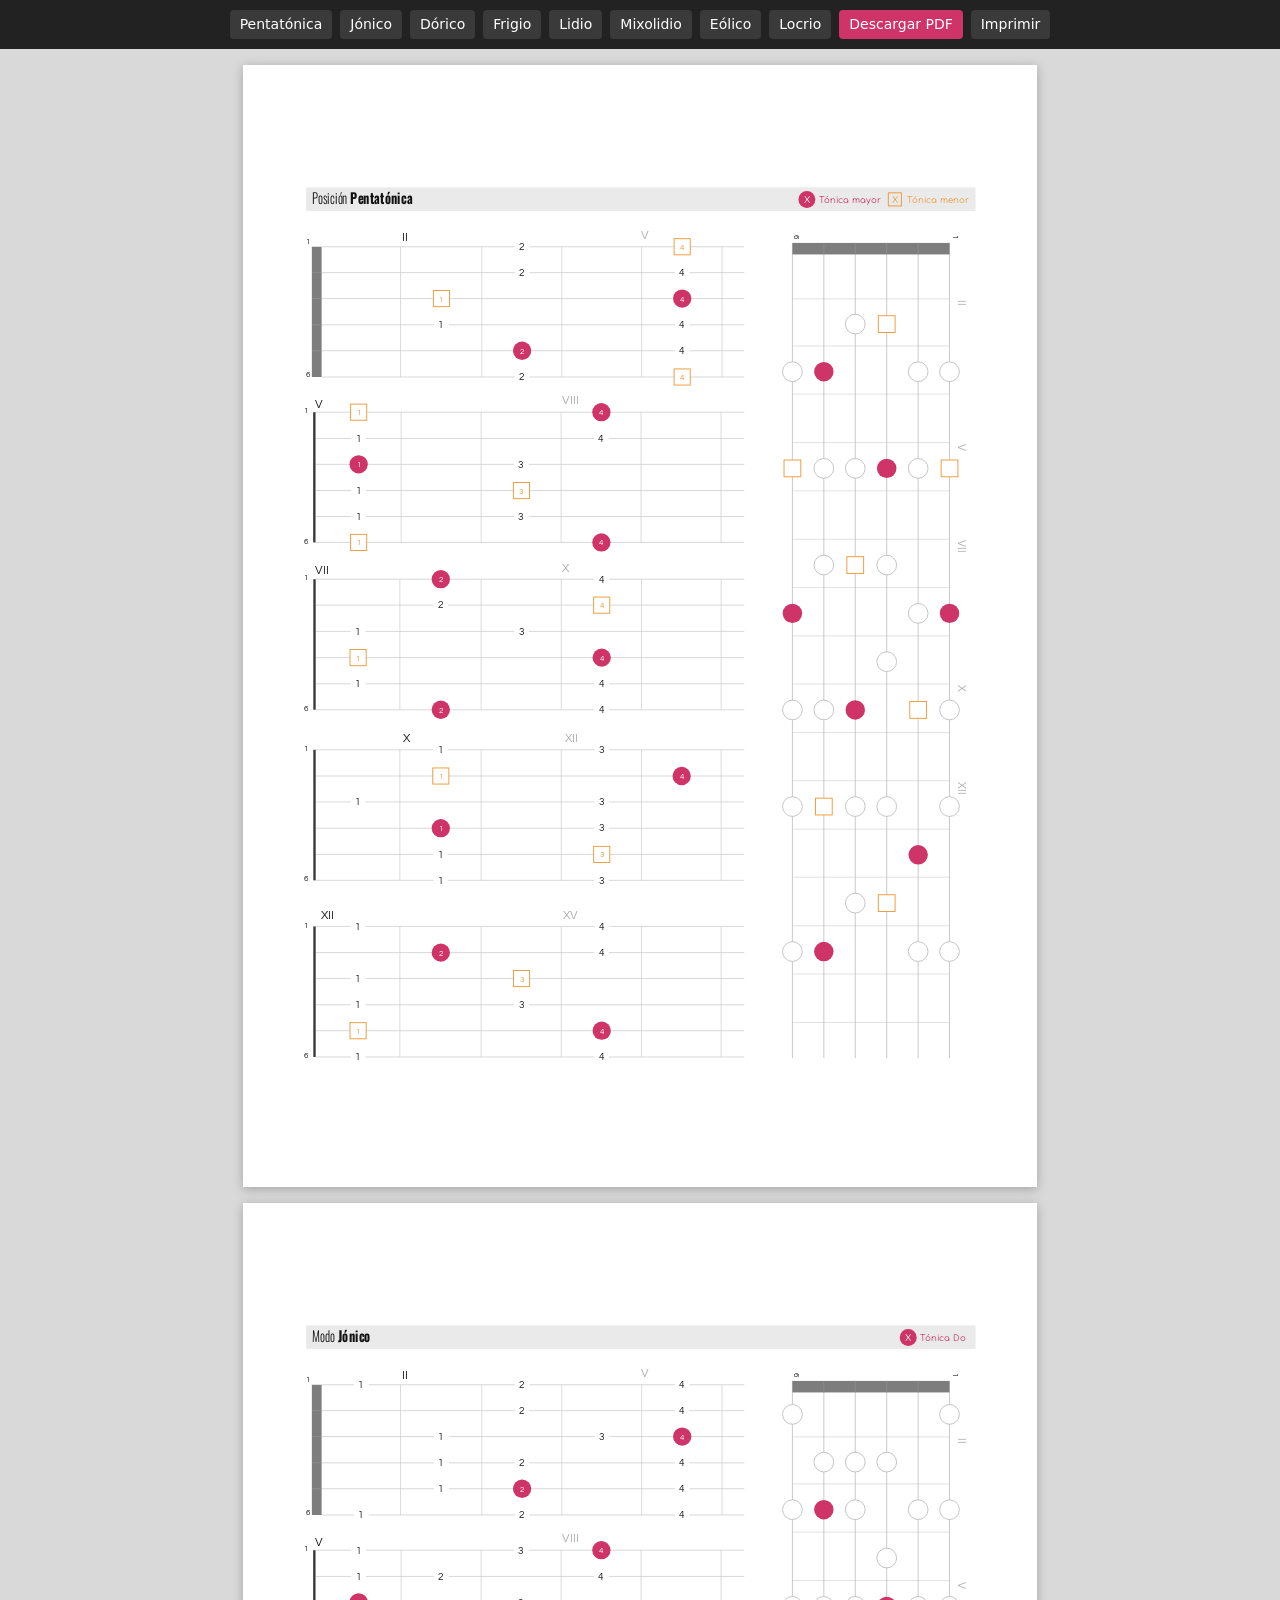
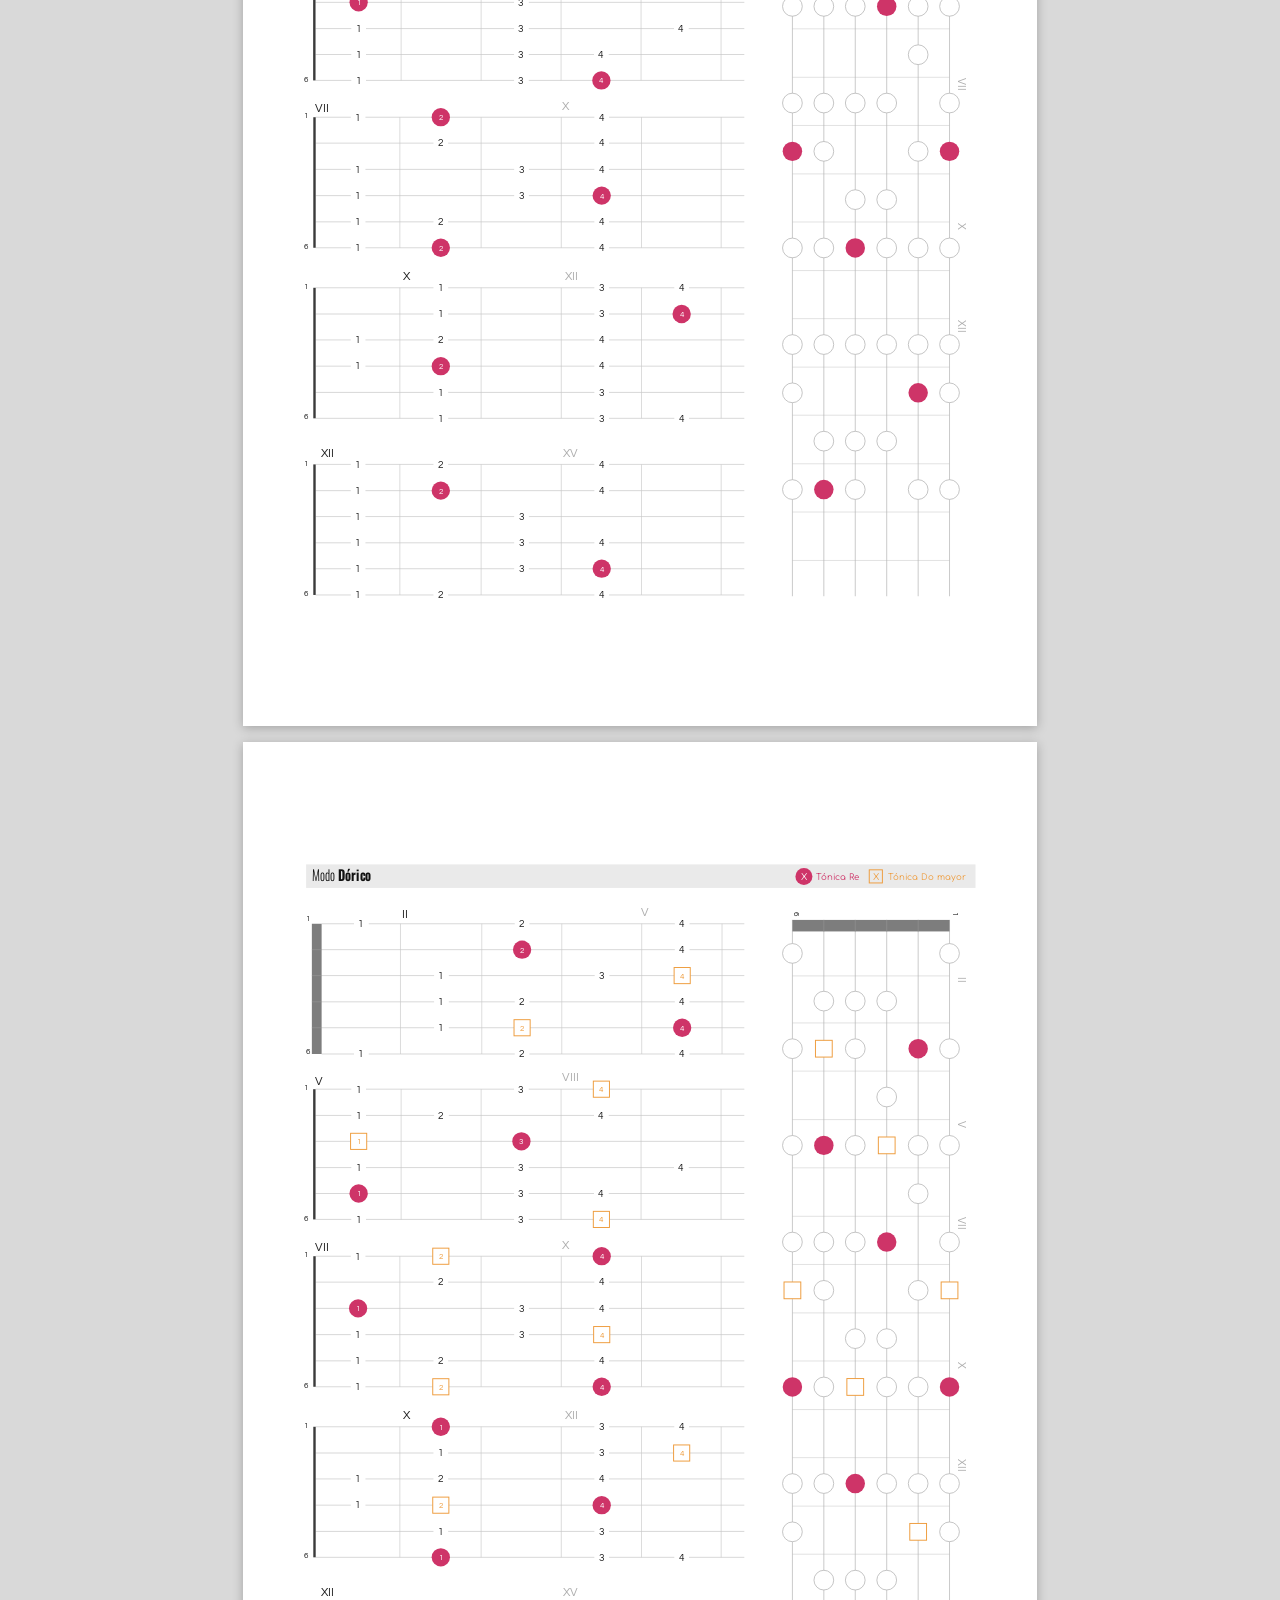
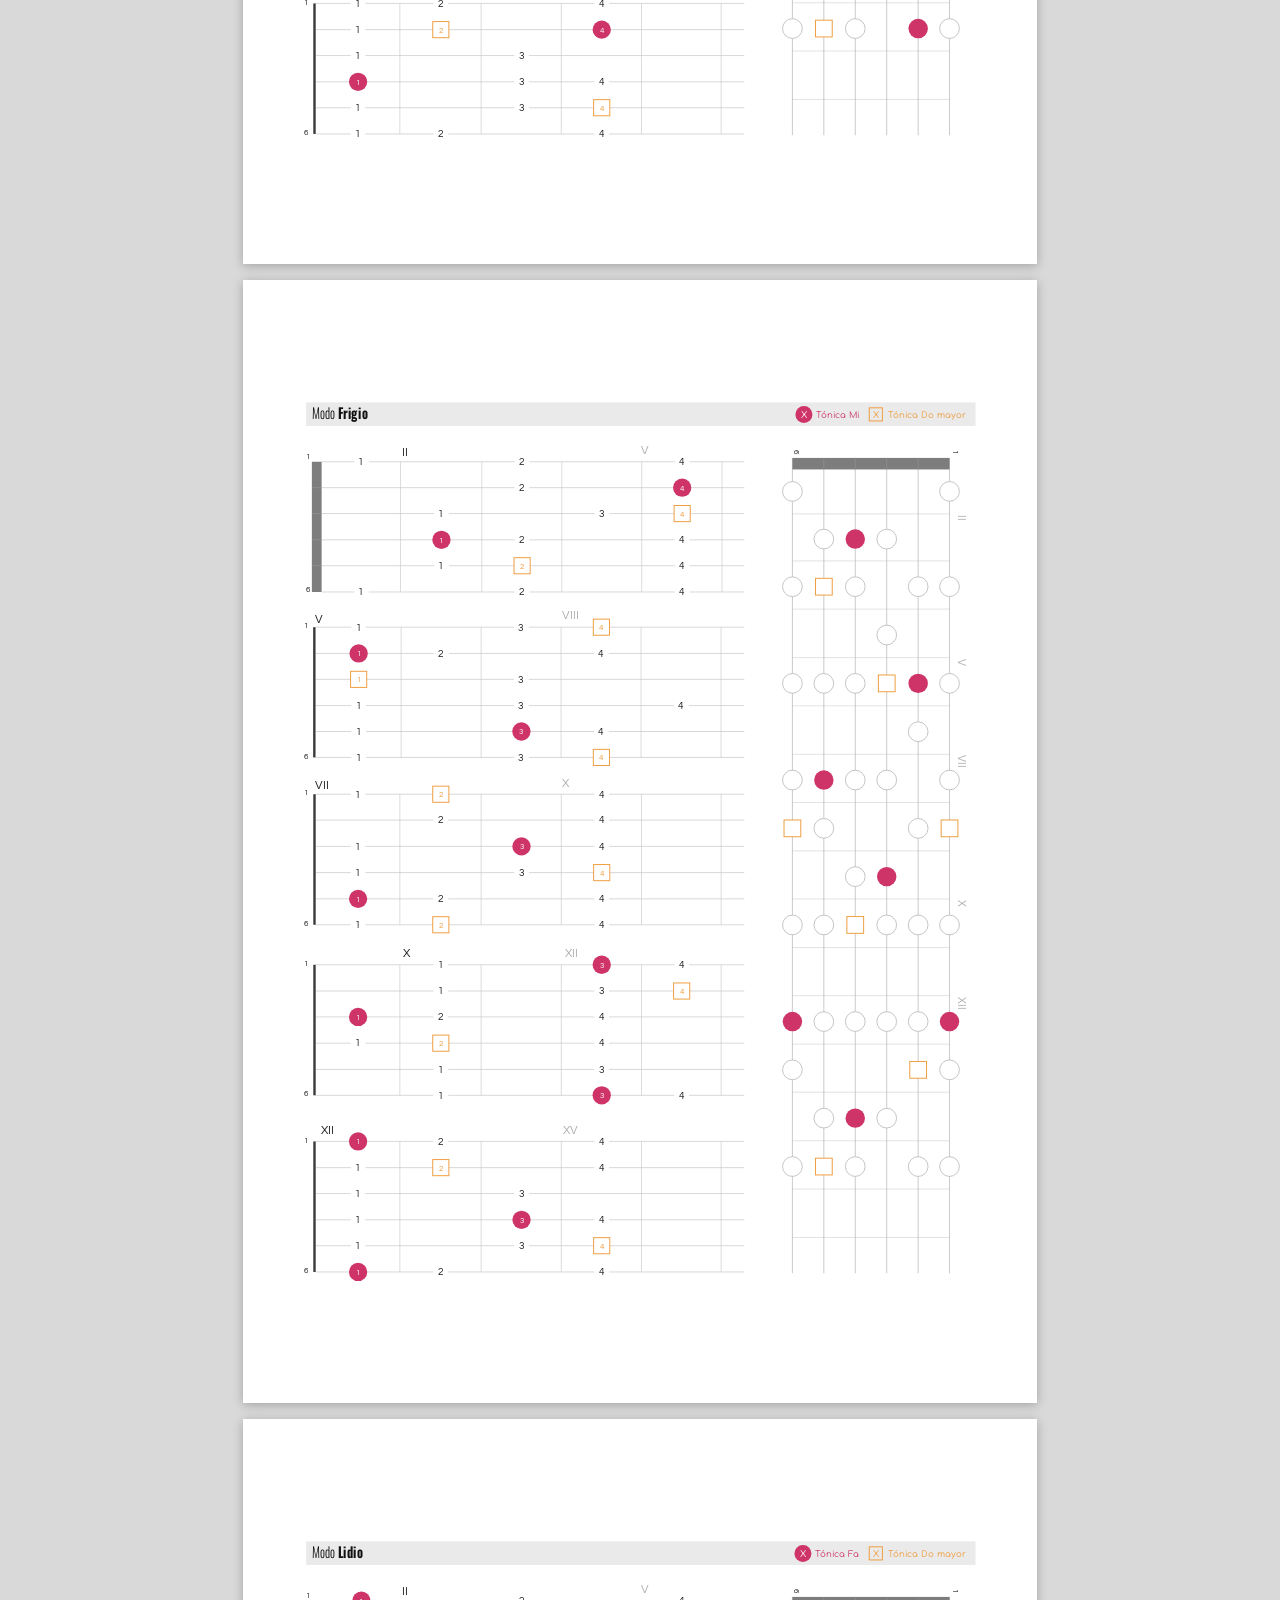
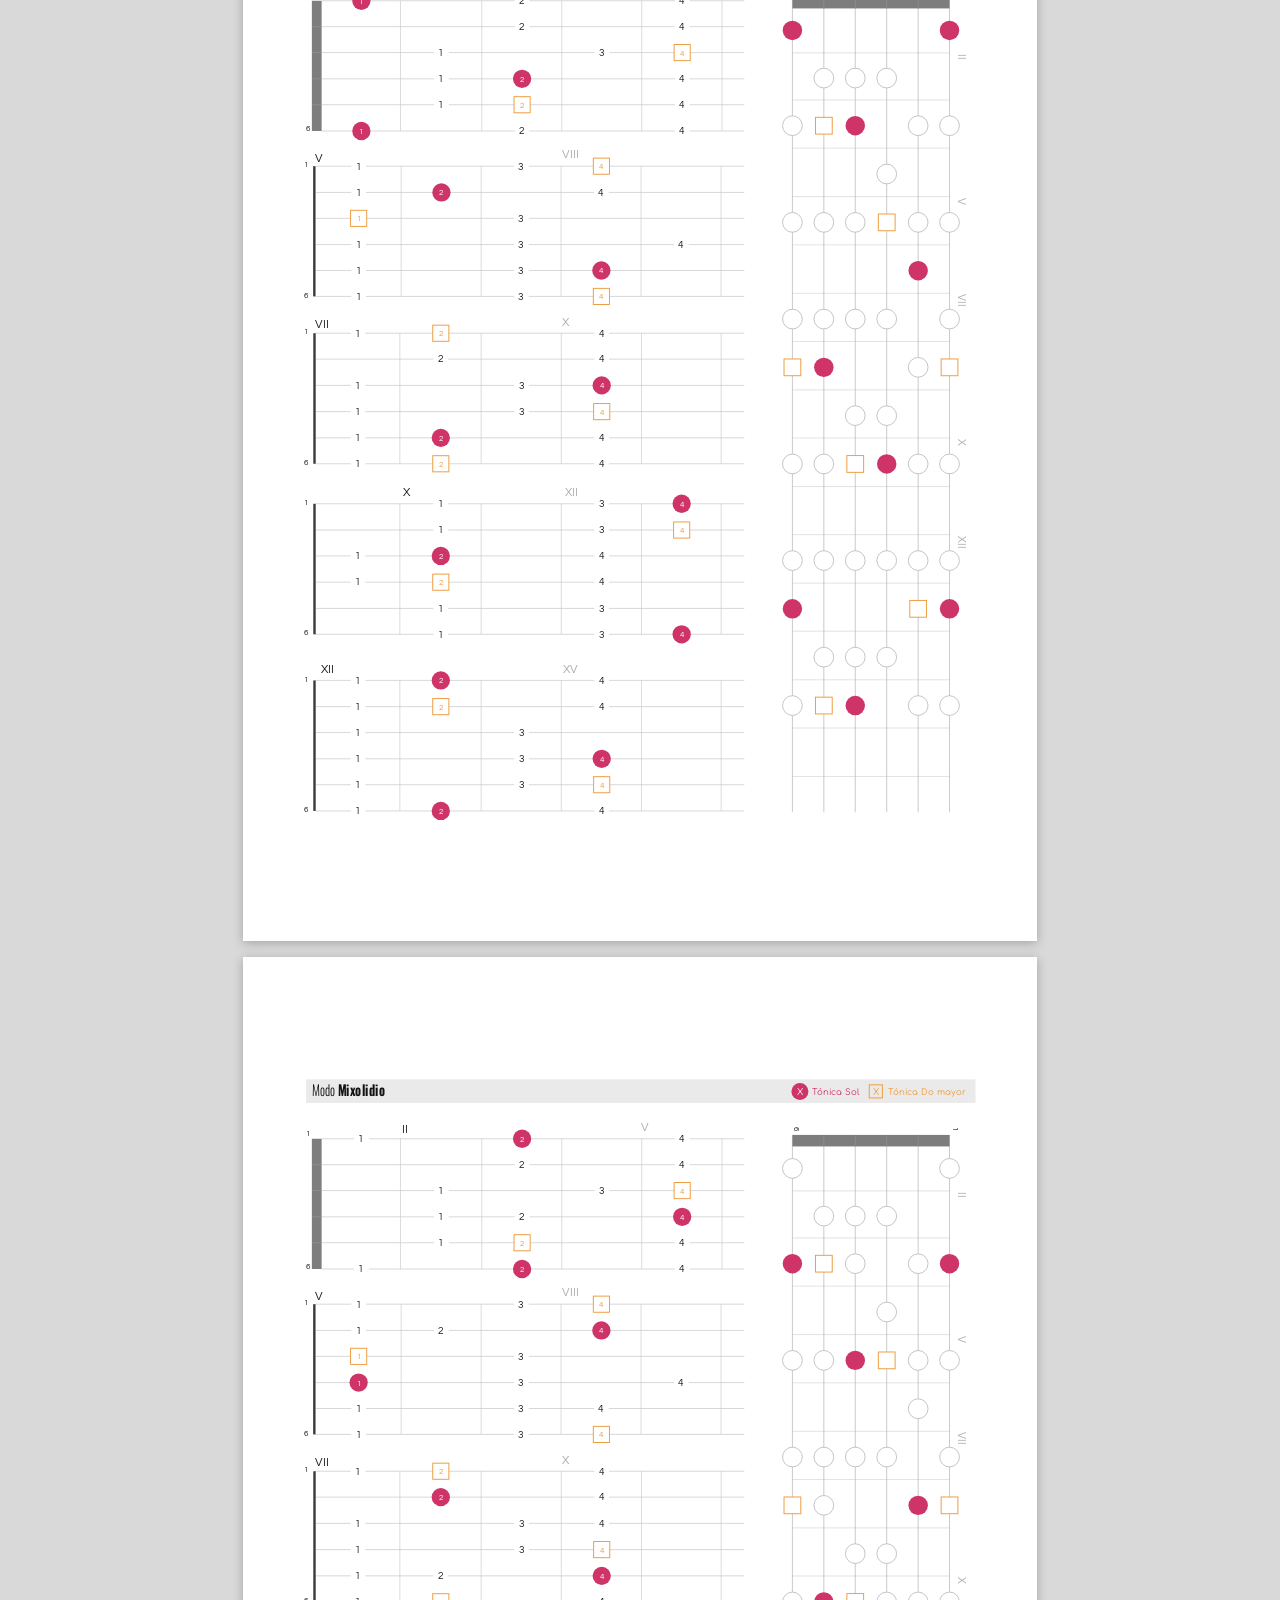
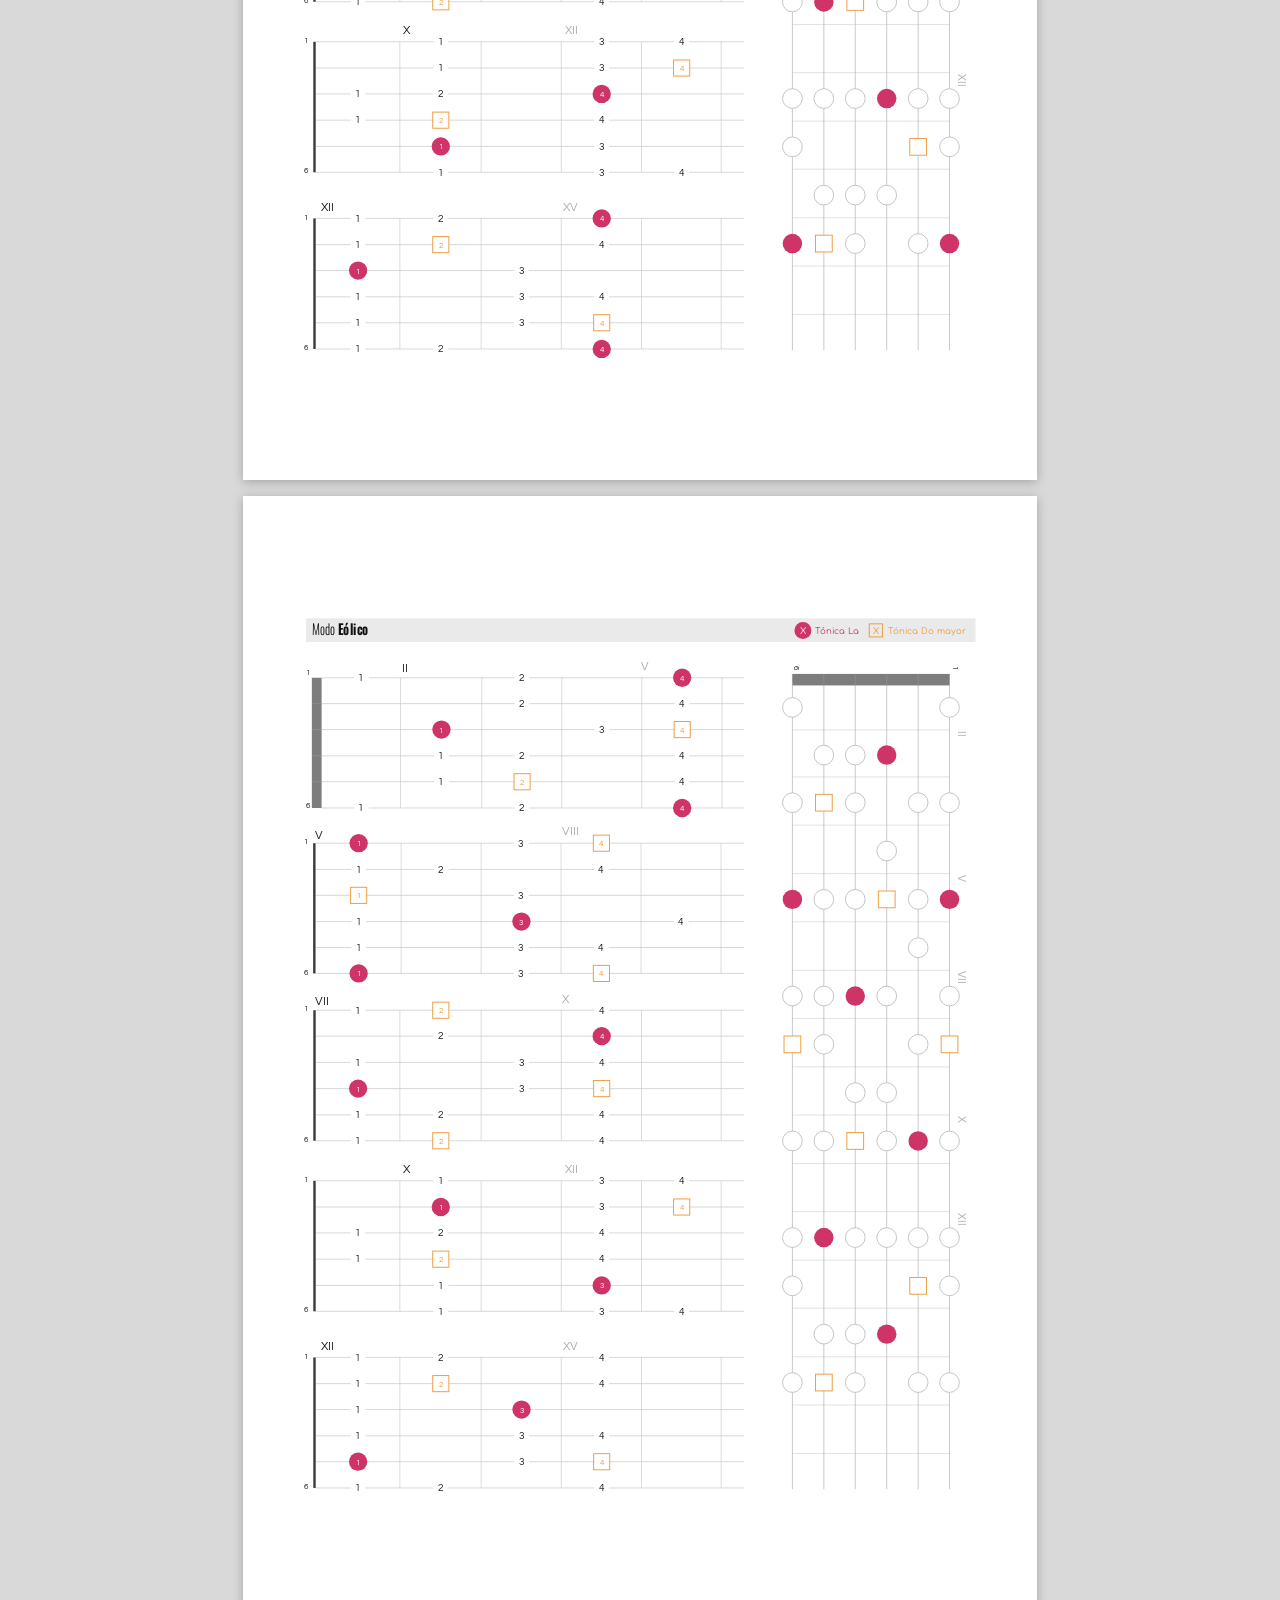
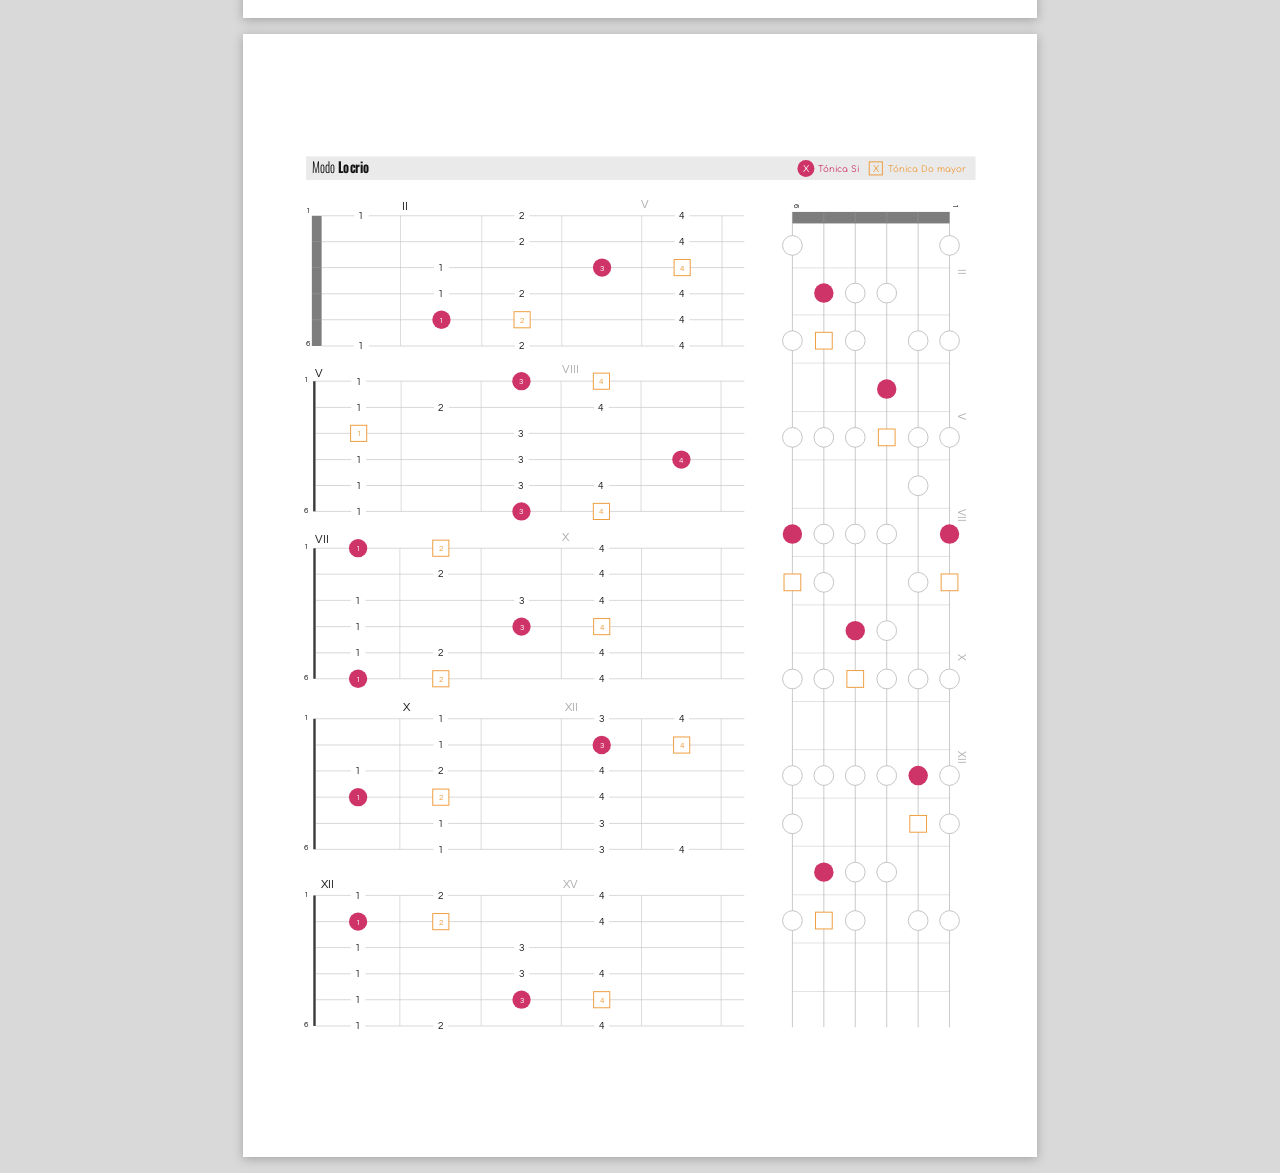
==== index.html @ ea32fdfb "Diagramas de los 7 modos griegos en formato del libro (web + PDF)" ====
<!doctype html>
<html lang="es">
<head>
<meta charset="utf-8">
<meta name="viewport" content="width=device-width, initial-scale=1">
<title>Modos griegos – Guitarra</title>
<link rel="preconnect" href="https://fonts.googleapis.com">
<link rel="preconnect" href="https://fonts.gstatic.com" crossorigin>
<link href="https://fonts.googleapis.com/css2?family=Comfortaa:wght@400&family=Oswald:wght@300;700&family=Questrial&display=block" rel="stylesheet">
<style>
  @page { size: A4; margin: 0; }
  html, body { margin: 0; padding: 0; background: #d9d9d9; }
  .toolbar { position: sticky; top: 0; z-index: 2; display: flex; gap: 8px; flex-wrap: wrap; align-items: center; justify-content: center;
    padding: 10px 16px; background: #222; font: 14px/1.2 system-ui, sans-serif; }
  .toolbar a, .toolbar button { color: #fff; background: #3a3a3a; border: 0; border-radius: 4px; padding: 6px 10px; text-decoration: none; cursor: pointer; font: inherit; }
  .toolbar .pdf { background: #CE3468; }
  .page { width: 210mm; height: 297mm; margin: 16px auto; background: #fff; box-shadow: 0 2px 10px rgba(0,0,0,.25); overflow: hidden; }
  .page svg { display: block; width: 100%; height: 100%; }
  @media screen and (max-width: 840px) { .page { width: calc(100vw - 32px); height: calc((100vw - 32px) * 1.41428); } }
  @media print {
    html, body { background: #fff; }
    .toolbar { display: none; }
    .page { margin: 0; box-shadow: none; width: 210mm; height: 297mm; break-after: page; }
  }
  .num { font-family: 'Questrial', 'Century Gothic', sans-serif; font-size: 15px; text-anchor: middle; fill: #1E1E1E; }
  .dn { font-family: 'Questrial', 'Century Gothic', sans-serif; font-size: 13px; text-anchor: middle; }
  .sn { font-family: 'Questrial', 'Century Gothic', sans-serif; font-size: 13px; fill: #1E1E1E; }
  .rom { font-family: 'Questrial', 'Century Gothic', sans-serif; font-size: 19.5px; }
  .nr { font-size: 16.5px; fill: #ADADAD; }
  .title { font-family: 'Oswald', sans-serif; font-size: 22.6px; fill: #111; }
  .lg { font-family: 'Comfortaa', sans-serif; font-size: 13.4px; }
  .lx { font-family: 'Comfortaa', sans-serif; font-size: 14px; text-anchor: middle; }
</style>
</head>
<body>
<nav class="toolbar">
<a href="#pentatonica">Pentatónica</a>
<a href="#jonico">Jónico</a>
<a href="#dorico">Dórico</a>
<a href="#frigio">Frigio</a>
<a href="#lidio">Lidio</a>
<a href="#mixolidio">Mixolidio</a>
<a href="#eolico">Eólico</a>
<a href="#locrio">Locrio</a>
<a class="pdf" href="modos-griegos.pdf" download>Descargar PDF</a>
<button onclick="window.print()">Imprimir</button>
</nav>
<section class="page" id="pentatonica"><svg viewBox="0 0 1240 1754" xmlns="http://www.w3.org/2000/svg" role="img" aria-label="Posición Pentatónica">
<rect x="98.5" y="191.25" width="1046" height="36.75" fill="#EAEAEA"/>
<text transform="translate(107.3,217.2) scale(0.86,1)" class="title"><tspan font-weight="300">Posición</tspan> <tspan font-weight="700">Pentatónica</tspan></text>
<g class="legend">
<g class="li" transform="translate(867.75,0)">
<circle cx="13.25" cy="210.1" r="13.25" fill="#CE3468"/>
<text x="13.25" y="215.1" class="lx" fill="#fff">X</text>
<text x="31.6" y="216.3" class="lg" fill="#CE3468">Tónica mayor</text>
</g>
<g class="li" transform="translate(1007.5,0)">
<rect x="0.75" y="199.75" width="20.5" height="20.5" fill="none" stroke="#EE9B3B" stroke-width="1.5"/>
<text x="11" y="215.1" class="lx" fill="#EE9B3B">X</text>
<text x="30" y="216.3" class="lg" fill="#EE9B3B">Tónica menor</text>
</g>
</g>
<line x1="122.75" y1="284" x2="783.25" y2="284" stroke="#C2C2C2" stroke-width="1"/>
<line x1="122.75" y1="324.5" x2="783.25" y2="324.5" stroke="#C2C2C2" stroke-width="1"/>
<line x1="122.75" y1="365" x2="783.25" y2="365" stroke="#C2C2C2" stroke-width="1"/>
<line x1="122.75" y1="406" x2="783.25" y2="406" stroke="#C2C2C2" stroke-width="1"/>
<line x1="122.75" y1="446.5" x2="783.25" y2="446.5" stroke="#C2C2C2" stroke-width="1"/>
<line x1="122.75" y1="487.5" x2="783.25" y2="487.5" stroke="#C2C2C2" stroke-width="1"/>
<line x1="246" y1="284" x2="246" y2="487.5" stroke="#C8C8C8" stroke-width="1"/>
<line x1="373" y1="284" x2="373" y2="487.5" stroke="#C8C8C8" stroke-width="1"/>
<line x1="498" y1="284" x2="498" y2="487.5" stroke="#C8C8C8" stroke-width="1"/>
<line x1="622.9" y1="284" x2="622.9" y2="487.5" stroke="#C8C8C8" stroke-width="1"/>
<line x1="748.4" y1="284" x2="748.4" y2="487.5" stroke="#C8C8C8" stroke-width="1"/>
<rect x="107.5" y="284" width="15.25" height="203.5" fill="#7D7D7D"/>
<line x1="107.5" y1="324.5" x2="122.75" y2="324.5" stroke="#9a9a9a" stroke-width="0.8"/>
<line x1="107.5" y1="365" x2="122.75" y2="365" stroke="#9a9a9a" stroke-width="0.8"/>
<line x1="107.5" y1="406" x2="122.75" y2="406" stroke="#9a9a9a" stroke-width="0.8"/>
<line x1="107.5" y1="446.5" x2="122.75" y2="446.5" stroke="#9a9a9a" stroke-width="0.8"/>
<text x="98.5" y="280" class="sn">1</text>
<text x="98.75" y="486.75" class="sn">6</text>
<text x="248.2" y="274.6" class="rom" fill="#1E1E1E">II</text>
<text x="622.6" y="272.4" class="rom" fill="#ADADAD">V</text>
<rect x="424.5" y="278" width="23" height="12" fill="#fff"/><text x="436" y="289.2" class="num">2</text>
<rect x="673.55" y="271.4" width="25.2" height="25.2" fill="#fff" stroke="#EE9B3B" stroke-width="1.5"/><text x="686.15" y="288.6" class="dn" fill="#EE9B3B">4</text>
<rect x="424.5" y="318.5" width="23" height="12" fill="#fff"/><text x="436" y="329.7" class="num">2</text>
<rect x="674.65" y="318.5" width="23" height="12" fill="#fff"/><text x="686.15" y="329.7" class="num">4</text>
<rect x="297.4" y="352.4" width="25.2" height="25.2" fill="#fff" stroke="#EE9B3B" stroke-width="1.5"/><text x="310" y="369.6" class="dn" fill="#EE9B3B">1</text>
<circle cx="686.15" cy="365" r="14.3" fill="#CE3468"/><text x="686.15" y="369.6" class="dn" fill="#fff">4</text>
<rect x="298.5" y="400" width="23" height="12" fill="#fff"/><text x="310" y="411.2" class="num">1</text>
<rect x="674.65" y="400" width="23" height="12" fill="#fff"/><text x="686.15" y="411.2" class="num">4</text>
<circle cx="436" cy="446.5" r="14.3" fill="#CE3468"/><text x="436" y="451.1" class="dn" fill="#fff">2</text>
<rect x="674.65" y="440.5" width="23" height="12" fill="#fff"/><text x="686.15" y="451.7" class="num">4</text>
<rect x="424.5" y="481.5" width="23" height="12" fill="#fff"/><text x="436" y="492.7" class="num">2</text>
<rect x="673.55" y="474.9" width="25.2" height="25.2" fill="#fff" stroke="#EE9B3B" stroke-width="1.5"/><text x="686.15" y="492.1" class="dn" fill="#EE9B3B">4</text>
<line x1="113.25" y1="542.5" x2="783.25" y2="542.5" stroke="#C2C2C2" stroke-width="1"/>
<line x1="113.25" y1="583.5" x2="783.25" y2="583.5" stroke="#C2C2C2" stroke-width="1"/>
<line x1="113.25" y1="624" x2="783.25" y2="624" stroke="#C2C2C2" stroke-width="1"/>
<line x1="113.25" y1="665" x2="783.25" y2="665" stroke="#C2C2C2" stroke-width="1"/>
<line x1="113.25" y1="705.5" x2="783.25" y2="705.5" stroke="#C2C2C2" stroke-width="1"/>
<line x1="113.25" y1="746" x2="783.25" y2="746" stroke="#C2C2C2" stroke-width="1"/>
<line x1="247" y1="542.5" x2="247" y2="746" stroke="#C8C8C8" stroke-width="1"/>
<line x1="372" y1="542.5" x2="372" y2="746" stroke="#C8C8C8" stroke-width="1"/>
<line x1="496.9" y1="542.5" x2="496.9" y2="746" stroke="#C8C8C8" stroke-width="1"/>
<line x1="621.9" y1="542.5" x2="621.9" y2="746" stroke="#C8C8C8" stroke-width="1"/>
<line x1="746.9" y1="542.5" x2="746.9" y2="746" stroke="#C8C8C8" stroke-width="1"/>
<rect x="109.5" y="542.5" width="3.75" height="203.5" fill="#3A3A3A"/>
<text x="95.75" y="544.5" class="sn">1</text>
<text x="95.5" y="747.75" class="sn">6</text>
<text x="113" y="535.4" class="rom" fill="#1E1E1E">V</text>
<text x="498.8" y="530.2" class="rom" fill="#ADADAD">VIII</text>
<rect x="168.025" y="529.9" width="25.2" height="25.2" fill="#fff" stroke="#EE9B3B" stroke-width="1.5"/><text x="180.625" y="547.1" class="dn" fill="#EE9B3B">1</text>
<circle cx="559.9" cy="542.5" r="14.3" fill="#CE3468"/><text x="559.9" y="547.1" class="dn" fill="#fff">4</text>
<rect x="169.125" y="577.5" width="23" height="12" fill="#fff"/><text x="180.625" y="588.7" class="num">1</text>
<rect x="548.4" y="577.5" width="23" height="12" fill="#fff"/><text x="559.9" y="588.7" class="num">4</text>
<circle cx="180.625" cy="624" r="14.3" fill="#CE3468"/><text x="180.625" y="628.6" class="dn" fill="#fff">1</text>
<rect x="423.45" y="618" width="23" height="12" fill="#fff"/><text x="434.95" y="629.2" class="num">3</text>
<rect x="169.125" y="659" width="23" height="12" fill="#fff"/><text x="180.625" y="670.2" class="num">1</text>
<rect x="422.34999999999997" y="652.4" width="25.2" height="25.2" fill="#fff" stroke="#EE9B3B" stroke-width="1.5"/><text x="434.95" y="669.6" class="dn" fill="#EE9B3B">3</text>
<rect x="169.125" y="699.5" width="23" height="12" fill="#fff"/><text x="180.625" y="710.7" class="num">1</text>
<rect x="423.45" y="699.5" width="23" height="12" fill="#fff"/><text x="434.95" y="710.7" class="num">3</text>
<rect x="168.025" y="733.4" width="25.2" height="25.2" fill="#fff" stroke="#EE9B3B" stroke-width="1.5"/><text x="180.625" y="750.6" class="dn" fill="#EE9B3B">1</text>
<circle cx="559.9" cy="746" r="14.3" fill="#CE3468"/><text x="559.9" y="750.6" class="dn" fill="#fff">4</text>
<line x1="113.5" y1="803.5" x2="783.25" y2="803.5" stroke="#C2C2C2" stroke-width="1"/>
<line x1="113.5" y1="844" x2="783.25" y2="844" stroke="#C2C2C2" stroke-width="1"/>
<line x1="113.5" y1="885" x2="783.25" y2="885" stroke="#C2C2C2" stroke-width="1"/>
<line x1="113.5" y1="926" x2="783.25" y2="926" stroke="#C2C2C2" stroke-width="1"/>
<line x1="113.5" y1="967" x2="783.25" y2="967" stroke="#C2C2C2" stroke-width="1"/>
<line x1="113.5" y1="1007.5" x2="783.25" y2="1007.5" stroke="#C2C2C2" stroke-width="1"/>
<line x1="245" y1="803.5" x2="245" y2="1007.5" stroke="#C8C8C8" stroke-width="1"/>
<line x1="372" y1="803.5" x2="372" y2="1007.5" stroke="#C8C8C8" stroke-width="1"/>
<line x1="497.25" y1="803.5" x2="497.25" y2="1007.5" stroke="#C8C8C8" stroke-width="1"/>
<line x1="622.6" y1="803.5" x2="622.6" y2="1007.5" stroke="#C8C8C8" stroke-width="1"/>
<line x1="747.1" y1="803.5" x2="747.1" y2="1007.5" stroke="#C8C8C8" stroke-width="1"/>
<rect x="109.75" y="803.5" width="3.75" height="204" fill="#3A3A3A"/>
<text x="95.75" y="805.5" class="sn">1</text>
<text x="95.5" y="1009.25" class="sn">6</text>
<text x="112.8" y="795.4" class="rom" fill="#1E1E1E">VII</text>
<text x="498.8" y="791.9" class="rom" fill="#ADADAD">X</text>
<circle cx="309" cy="803.5" r="14.3" fill="#CE3468"/><text x="309" y="808.1" class="dn" fill="#fff">2</text>
<rect x="548.925" y="797.5" width="23" height="12" fill="#fff"/><text x="560.425" y="808.7" class="num">4</text>
<rect x="297.5" y="838" width="23" height="12" fill="#fff"/><text x="309" y="849.2" class="num">2</text>
<rect x="547.8249999999999" y="831.4" width="25.2" height="25.2" fill="#fff" stroke="#EE9B3B" stroke-width="1.5"/><text x="560.425" y="848.6" class="dn" fill="#EE9B3B">4</text>
<rect x="168.25" y="879" width="23" height="12" fill="#fff"/><text x="179.75" y="890.2" class="num">1</text>
<rect x="423.625" y="879" width="23" height="12" fill="#fff"/><text x="435.125" y="890.2" class="num">3</text>
<rect x="167.15" y="913.4" width="25.2" height="25.2" fill="#fff" stroke="#EE9B3B" stroke-width="1.5"/><text x="179.75" y="930.6" class="dn" fill="#EE9B3B">1</text>
<circle cx="560.425" cy="926" r="14.3" fill="#CE3468"/><text x="560.425" y="930.6" class="dn" fill="#fff">4</text>
<rect x="168.25" y="961" width="23" height="12" fill="#fff"/><text x="179.75" y="972.2" class="num">1</text>
<rect x="548.925" y="961" width="23" height="12" fill="#fff"/><text x="560.425" y="972.2" class="num">4</text>
<circle cx="309" cy="1007.5" r="14.3" fill="#CE3468"/><text x="309" y="1012.1" class="dn" fill="#fff">2</text>
<rect x="548.925" y="1001.5" width="23" height="12" fill="#fff"/><text x="560.425" y="1012.7" class="num">4</text>
<line x1="113.5" y1="1070" x2="783.25" y2="1070" stroke="#C2C2C2" stroke-width="1"/>
<line x1="113.5" y1="1111" x2="783.25" y2="1111" stroke="#C2C2C2" stroke-width="1"/>
<line x1="113.5" y1="1151.5" x2="783.25" y2="1151.5" stroke="#C2C2C2" stroke-width="1"/>
<line x1="113.5" y1="1192.5" x2="783.25" y2="1192.5" stroke="#C2C2C2" stroke-width="1"/>
<line x1="113.5" y1="1233.5" x2="783.25" y2="1233.5" stroke="#C2C2C2" stroke-width="1"/>
<line x1="113.5" y1="1274" x2="783.25" y2="1274" stroke="#C2C2C2" stroke-width="1"/>
<line x1="245" y1="1070" x2="245" y2="1274" stroke="#C8C8C8" stroke-width="1"/>
<line x1="372" y1="1070" x2="372" y2="1274" stroke="#C8C8C8" stroke-width="1"/>
<line x1="497.25" y1="1070" x2="497.25" y2="1274" stroke="#C8C8C8" stroke-width="1"/>
<line x1="622.6" y1="1070" x2="622.6" y2="1274" stroke="#C8C8C8" stroke-width="1"/>
<line x1="747.1" y1="1070" x2="747.1" y2="1274" stroke="#C8C8C8" stroke-width="1"/>
<rect x="109.75" y="1070" width="3.75" height="204" fill="#3A3A3A"/>
<text x="95.75" y="1072" class="sn">1</text>
<text x="95.5" y="1275.75" class="sn">6</text>
<text x="250.5" y="1058.2" class="rom" fill="#1E1E1E">X</text>
<text x="502.8" y="1058.2" class="rom" fill="#ADADAD">XII</text>
<rect x="297.5" y="1064" width="23" height="12" fill="#fff"/><text x="309" y="1075.2" class="num">1</text>
<rect x="548.925" y="1064" width="23" height="12" fill="#fff"/><text x="560.425" y="1075.2" class="num">3</text>
<rect x="296.4" y="1098.4" width="25.2" height="25.2" fill="#fff" stroke="#EE9B3B" stroke-width="1.5"/><text x="309" y="1115.6" class="dn" fill="#EE9B3B">1</text>
<circle cx="685.35" cy="1111" r="14.3" fill="#CE3468"/><text x="685.35" y="1115.6" class="dn" fill="#fff">4</text>
<rect x="168.25" y="1145.5" width="23" height="12" fill="#fff"/><text x="179.75" y="1156.7" class="num">1</text>
<rect x="548.925" y="1145.5" width="23" height="12" fill="#fff"/><text x="560.425" y="1156.7" class="num">3</text>
<circle cx="309" cy="1192.5" r="14.3" fill="#CE3468"/><text x="309" y="1197.1" class="dn" fill="#fff">1</text>
<rect x="548.925" y="1186.5" width="23" height="12" fill="#fff"/><text x="560.425" y="1197.7" class="num">3</text>
<rect x="297.5" y="1227.5" width="23" height="12" fill="#fff"/><text x="309" y="1238.7" class="num">1</text>
<rect x="547.8249999999999" y="1220.9" width="25.2" height="25.2" fill="#fff" stroke="#EE9B3B" stroke-width="1.5"/><text x="560.425" y="1238.1" class="dn" fill="#EE9B3B">3</text>
<rect x="297.5" y="1268" width="23" height="12" fill="#fff"/><text x="309" y="1279.2" class="num">1</text>
<rect x="548.925" y="1268" width="23" height="12" fill="#fff"/><text x="560.425" y="1279.2" class="num">3</text>
<line x1="113.5" y1="1346" x2="783.25" y2="1346" stroke="#C2C2C2" stroke-width="1"/>
<line x1="113.5" y1="1387" x2="783.25" y2="1387" stroke="#C2C2C2" stroke-width="1"/>
<line x1="113.5" y1="1427.5" x2="783.25" y2="1427.5" stroke="#C2C2C2" stroke-width="1"/>
<line x1="113.5" y1="1468.5" x2="783.25" y2="1468.5" stroke="#C2C2C2" stroke-width="1"/>
<line x1="113.5" y1="1509" x2="783.25" y2="1509" stroke="#C2C2C2" stroke-width="1"/>
<line x1="113.5" y1="1550" x2="783.25" y2="1550" stroke="#C2C2C2" stroke-width="1"/>
<line x1="245" y1="1346" x2="245" y2="1550" stroke="#C8C8C8" stroke-width="1"/>
<line x1="372" y1="1346" x2="372" y2="1550" stroke="#C8C8C8" stroke-width="1"/>
<line x1="497.25" y1="1346" x2="497.25" y2="1550" stroke="#C8C8C8" stroke-width="1"/>
<line x1="622.6" y1="1346" x2="622.6" y2="1550" stroke="#C8C8C8" stroke-width="1"/>
<line x1="747.1" y1="1346" x2="747.1" y2="1550" stroke="#C8C8C8" stroke-width="1"/>
<rect x="109.75" y="1346" width="3.75" height="204" fill="#3A3A3A"/>
<text x="95.75" y="1348" class="sn">1</text>
<text x="95.5" y="1551.75" class="sn">6</text>
<text x="122.5" y="1334.4" class="rom" fill="#1E1E1E">XII</text>
<text x="500.5" y="1334.2" class="rom" fill="#ADADAD">XV</text>
<rect x="168.25" y="1340" width="23" height="12" fill="#fff"/><text x="179.75" y="1351.2" class="num">1</text>
<rect x="548.925" y="1340" width="23" height="12" fill="#fff"/><text x="560.425" y="1351.2" class="num">4</text>
<circle cx="309" cy="1387" r="14.3" fill="#CE3468"/><text x="309" y="1391.6" class="dn" fill="#fff">2</text>
<rect x="548.925" y="1381" width="23" height="12" fill="#fff"/><text x="560.425" y="1392.2" class="num">4</text>
<rect x="168.25" y="1421.5" width="23" height="12" fill="#fff"/><text x="179.75" y="1432.7" class="num">1</text>
<rect x="422.525" y="1414.9" width="25.2" height="25.2" fill="#fff" stroke="#EE9B3B" stroke-width="1.5"/><text x="435.125" y="1432.1" class="dn" fill="#EE9B3B">3</text>
<rect x="168.25" y="1462.5" width="23" height="12" fill="#fff"/><text x="179.75" y="1473.7" class="num">1</text>
<rect x="423.625" y="1462.5" width="23" height="12" fill="#fff"/><text x="435.125" y="1473.7" class="num">3</text>
<rect x="167.15" y="1496.4" width="25.2" height="25.2" fill="#fff" stroke="#EE9B3B" stroke-width="1.5"/><text x="179.75" y="1513.6" class="dn" fill="#EE9B3B">1</text>
<circle cx="560.425" cy="1509" r="14.3" fill="#CE3468"/><text x="560.425" y="1513.6" class="dn" fill="#fff">4</text>
<rect x="168.25" y="1544" width="23" height="12" fill="#fff"/><text x="179.75" y="1555.2" class="num">1</text>
<rect x="548.925" y="1544" width="23" height="12" fill="#fff"/><text x="560.425" y="1555.2" class="num">4</text>
<line x1="858.4" y1="365.5" x2="1103.9" y2="365.5" stroke="#D2D2D2" stroke-width="1"/>
<line x1="858.4" y1="439" x2="1103.9" y2="439" stroke="#D2D2D2" stroke-width="1"/>
<line x1="858.4" y1="514.25" x2="1103.9" y2="514.25" stroke="#D2D2D2" stroke-width="1"/>
<line x1="858.4" y1="590" x2="1103.9" y2="590" stroke="#D2D2D2" stroke-width="1"/>
<line x1="858.4" y1="665.4" x2="1103.9" y2="665.4" stroke="#D2D2D2" stroke-width="1"/>
<line x1="858.4" y1="741.1" x2="1103.9" y2="741.1" stroke="#D2D2D2" stroke-width="1"/>
<line x1="858.4" y1="816.4" x2="1103.9" y2="816.4" stroke="#D2D2D2" stroke-width="1"/>
<line x1="858.4" y1="892.1" x2="1103.9" y2="892.1" stroke="#D2D2D2" stroke-width="1"/>
<line x1="858.4" y1="967.25" x2="1103.9" y2="967.25" stroke="#D2D2D2" stroke-width="1"/>
<line x1="858.4" y1="1043.1" x2="1103.9" y2="1043.1" stroke="#D2D2D2" stroke-width="1"/>
<line x1="858.4" y1="1118.25" x2="1103.9" y2="1118.25" stroke="#D2D2D2" stroke-width="1"/>
<line x1="858.4" y1="1194" x2="1103.9" y2="1194" stroke="#D2D2D2" stroke-width="1"/>
<line x1="858.4" y1="1269.1" x2="1103.9" y2="1269.1" stroke="#D2D2D2" stroke-width="1"/>
<line x1="858.4" y1="1345" x2="1103.9" y2="1345" stroke="#D2D2D2" stroke-width="1"/>
<line x1="858.4" y1="1420.4" x2="1103.9" y2="1420.4" stroke="#D2D2D2" stroke-width="1"/>
<line x1="858.4" y1="1496.1" x2="1103.9" y2="1496.1" stroke="#D2D2D2" stroke-width="1"/>
<line x1="858.4" y1="278" x2="858.4" y2="1552" stroke="#B4B4B4" stroke-width="1.1"/>
<line x1="907.5" y1="278" x2="907.5" y2="1552" stroke="#B4B4B4" stroke-width="1.1"/>
<line x1="956.6" y1="278" x2="956.6" y2="1552" stroke="#B4B4B4" stroke-width="1.1"/>
<line x1="1005.75" y1="278" x2="1005.75" y2="1552" stroke="#B4B4B4" stroke-width="1.1"/>
<line x1="1054.9" y1="278" x2="1054.9" y2="1552" stroke="#B4B4B4" stroke-width="1.1"/>
<line x1="1103.9" y1="278" x2="1103.9" y2="1552" stroke="#B4B4B4" stroke-width="1.1"/>
<rect x="858.4" y="278" width="245.5000000000001" height="18" fill="#7D7D7D"/>
<line x1="907.5" y1="278" x2="907.5" y2="296" stroke="#9a9a9a" stroke-width="0.8"/>
<line x1="956.6" y1="278" x2="956.6" y2="296" stroke="#9a9a9a" stroke-width="0.8"/>
<line x1="1005.75" y1="278" x2="1005.75" y2="296" stroke="#9a9a9a" stroke-width="0.8"/>
<line x1="1054.9" y1="278" x2="1054.9" y2="296" stroke="#9a9a9a" stroke-width="0.8"/>
<text transform="translate(865.5,269.2) rotate(90)" class="sn" font-size="15" text-anchor="middle" dominant-baseline="central">6</text>
<text transform="translate(1114,268.6) rotate(90)" class="sn" font-size="15" text-anchor="middle" dominant-baseline="central">1</text>
<text transform="translate(1122.3,367) rotate(90)" class="rom nr" dominant-baseline="central">II</text>
<text transform="translate(1122.3,591.5) rotate(90)" class="rom nr" dominant-baseline="central">V</text>
<text transform="translate(1122.3,742.6) rotate(90)" class="rom nr" dominant-baseline="central">VII</text>
<text transform="translate(1122.3,968.75) rotate(90)" class="rom nr" dominant-baseline="central">X</text>
<text transform="translate(1122.3,1119.75) rotate(90)" class="rom nr" dominant-baseline="central">XII</text>
<circle cx="1103.9" cy="479.225" r="15.4" fill="#fff" stroke="#B4B4B4" stroke-width="1.2"/>
<rect x="1090.8000000000002" y="617.2" width="26.2" height="26.2" fill="#fff" stroke="#EE9B3B" stroke-width="1.5"/>
<circle cx="1054.9" cy="479.225" r="15.4" fill="#fff" stroke="#B4B4B4" stroke-width="1.2"/>
<circle cx="1054.9" cy="630.3000000000001" r="15.4" fill="#fff" stroke="#B4B4B4" stroke-width="1.2"/>
<rect x="992.65" y="391.75" width="26.2" height="26.2" fill="#fff" stroke="#EE9B3B" stroke-width="1.5"/>
<circle cx="1005.75" cy="630.3000000000001" r="15.2" fill="#CE3468"/>
<circle cx="956.6" cy="404.85" r="15.4" fill="#fff" stroke="#B4B4B4" stroke-width="1.2"/>
<circle cx="956.6" cy="630.3000000000001" r="15.4" fill="#fff" stroke="#B4B4B4" stroke-width="1.2"/>
<circle cx="907.5" cy="479.225" r="15.2" fill="#CE3468"/>
<circle cx="907.5" cy="630.3000000000001" r="15.4" fill="#fff" stroke="#B4B4B4" stroke-width="1.2"/>
<circle cx="858.4" cy="479.225" r="15.4" fill="#fff" stroke="#B4B4B4" stroke-width="1.2"/>
<rect x="845.3" y="617.2" width="26.2" height="26.2" fill="#fff" stroke="#EE9B3B" stroke-width="1.5"/>
<circle cx="1103.9" cy="856.85" r="15.2" fill="#CE3468"/>
<circle cx="1054.9" cy="856.85" r="15.4" fill="#fff" stroke="#B4B4B4" stroke-width="1.2"/>
<circle cx="1005.75" cy="781.35" r="15.4" fill="#fff" stroke="#B4B4B4" stroke-width="1.2"/>
<rect x="943.5" y="768.25" width="26.2" height="26.2" fill="#fff" stroke="#EE9B3B" stroke-width="1.5"/>
<circle cx="907.5" cy="781.35" r="15.4" fill="#fff" stroke="#B4B4B4" stroke-width="1.2"/>
<circle cx="858.4" cy="856.85" r="15.2" fill="#CE3468"/>
<circle cx="1103.9" cy="1007.775" r="15.4" fill="#fff" stroke="#B4B4B4" stroke-width="1.2"/>
<rect x="1041.8000000000002" y="994.675" width="26.2" height="26.2" fill="#fff" stroke="#EE9B3B" stroke-width="1.5"/>
<circle cx="1005.75" cy="932.275" r="15.4" fill="#fff" stroke="#B4B4B4" stroke-width="1.2"/>
<circle cx="956.6" cy="1007.775" r="15.2" fill="#CE3468"/>
<circle cx="907.5" cy="1007.775" r="15.4" fill="#fff" stroke="#B4B4B4" stroke-width="1.2"/>
<circle cx="858.4" cy="1007.775" r="15.4" fill="#fff" stroke="#B4B4B4" stroke-width="1.2"/>
<circle cx="1103.9" cy="1158.725" r="15.4" fill="#fff" stroke="#B4B4B4" stroke-width="1.2"/>
<circle cx="1054.9" cy="1234.1499999999999" r="15.2" fill="#CE3468"/>
<circle cx="1005.75" cy="1158.725" r="15.4" fill="#fff" stroke="#B4B4B4" stroke-width="1.2"/>
<circle cx="956.6" cy="1158.725" r="15.4" fill="#fff" stroke="#B4B4B4" stroke-width="1.2"/>
<rect x="894.4" y="1145.625" width="26.2" height="26.2" fill="#fff" stroke="#EE9B3B" stroke-width="1.5"/>
<circle cx="858.4" cy="1158.725" r="15.4" fill="#fff" stroke="#B4B4B4" stroke-width="1.2"/>
<circle cx="1103.9" cy="1385.3" r="15.4" fill="#fff" stroke="#B4B4B4" stroke-width="1.2"/>
<circle cx="1054.9" cy="1385.3" r="15.4" fill="#fff" stroke="#B4B4B4" stroke-width="1.2"/>
<rect x="992.65" y="1296.55" width="26.2" height="26.2" fill="#fff" stroke="#EE9B3B" stroke-width="1.5"/>
<circle cx="956.6" cy="1309.6499999999999" r="15.4" fill="#fff" stroke="#B4B4B4" stroke-width="1.2"/>
<circle cx="907.5" cy="1385.3" r="15.2" fill="#CE3468"/>
<circle cx="858.4" cy="1385.3" r="15.4" fill="#fff" stroke="#B4B4B4" stroke-width="1.2"/>
</svg></section>
<section class="page" id="jonico"><svg viewBox="0 0 1240 1754" xmlns="http://www.w3.org/2000/svg" role="img" aria-label="Modo Jónico">
<rect x="98.5" y="191.25" width="1046" height="36.75" fill="#EAEAEA"/>
<text transform="translate(107.3,217.2) scale(0.86,1)" class="title"><tspan font-weight="300">Modo</tspan> <tspan font-weight="700">Jónico</tspan></text>
<g class="legend" data-auto>
<g class="li" transform="translate(867.75,0)">
<circle cx="13.25" cy="210.1" r="13.25" fill="#CE3468"/>
<text x="13.25" y="215.1" class="lx" fill="#fff">X</text>
<text x="31.6" y="216.3" class="lg" fill="#CE3468">Tónica Do</text>
</g>
</g>
<line x1="122.75" y1="284" x2="783.25" y2="284" stroke="#C2C2C2" stroke-width="1"/>
<line x1="122.75" y1="324.5" x2="783.25" y2="324.5" stroke="#C2C2C2" stroke-width="1"/>
<line x1="122.75" y1="365" x2="783.25" y2="365" stroke="#C2C2C2" stroke-width="1"/>
<line x1="122.75" y1="406" x2="783.25" y2="406" stroke="#C2C2C2" stroke-width="1"/>
<line x1="122.75" y1="446.5" x2="783.25" y2="446.5" stroke="#C2C2C2" stroke-width="1"/>
<line x1="122.75" y1="487.5" x2="783.25" y2="487.5" stroke="#C2C2C2" stroke-width="1"/>
<line x1="246" y1="284" x2="246" y2="487.5" stroke="#C8C8C8" stroke-width="1"/>
<line x1="373" y1="284" x2="373" y2="487.5" stroke="#C8C8C8" stroke-width="1"/>
<line x1="498" y1="284" x2="498" y2="487.5" stroke="#C8C8C8" stroke-width="1"/>
<line x1="622.9" y1="284" x2="622.9" y2="487.5" stroke="#C8C8C8" stroke-width="1"/>
<line x1="748.4" y1="284" x2="748.4" y2="487.5" stroke="#C8C8C8" stroke-width="1"/>
<rect x="107.5" y="284" width="15.25" height="203.5" fill="#7D7D7D"/>
<line x1="107.5" y1="324.5" x2="122.75" y2="324.5" stroke="#9a9a9a" stroke-width="0.8"/>
<line x1="107.5" y1="365" x2="122.75" y2="365" stroke="#9a9a9a" stroke-width="0.8"/>
<line x1="107.5" y1="406" x2="122.75" y2="406" stroke="#9a9a9a" stroke-width="0.8"/>
<line x1="107.5" y1="446.5" x2="122.75" y2="446.5" stroke="#9a9a9a" stroke-width="0.8"/>
<text x="98.5" y="280" class="sn">1</text>
<text x="98.75" y="486.75" class="sn">6</text>
<text x="248.2" y="274.6" class="rom" fill="#1E1E1E">II</text>
<text x="622.6" y="272.4" class="rom" fill="#ADADAD">V</text>
<rect x="173.375" y="278" width="23" height="12" fill="#fff"/><text x="184.875" y="289.2" class="num">1</text>
<rect x="424.5" y="278" width="23" height="12" fill="#fff"/><text x="436" y="289.2" class="num">2</text>
<rect x="674.65" y="278" width="23" height="12" fill="#fff"/><text x="686.15" y="289.2" class="num">4</text>
<rect x="424.5" y="318.5" width="23" height="12" fill="#fff"/><text x="436" y="329.7" class="num">2</text>
<rect x="674.65" y="318.5" width="23" height="12" fill="#fff"/><text x="686.15" y="329.7" class="num">4</text>
<rect x="298.5" y="359" width="23" height="12" fill="#fff"/><text x="310" y="370.2" class="num">1</text>
<rect x="549.45" y="359" width="23" height="12" fill="#fff"/><text x="560.95" y="370.2" class="num">3</text>
<circle cx="686.15" cy="365" r="14.3" fill="#CE3468"/><text x="686.15" y="369.6" class="dn" fill="#fff">4</text>
<rect x="298.5" y="400" width="23" height="12" fill="#fff"/><text x="310" y="411.2" class="num">1</text>
<rect x="424.5" y="400" width="23" height="12" fill="#fff"/><text x="436" y="411.2" class="num">2</text>
<rect x="674.65" y="400" width="23" height="12" fill="#fff"/><text x="686.15" y="411.2" class="num">4</text>
<rect x="298.5" y="440.5" width="23" height="12" fill="#fff"/><text x="310" y="451.7" class="num">1</text>
<circle cx="436" cy="446.5" r="14.3" fill="#CE3468"/><text x="436" y="451.1" class="dn" fill="#fff">2</text>
<rect x="674.65" y="440.5" width="23" height="12" fill="#fff"/><text x="686.15" y="451.7" class="num">4</text>
<rect x="173.375" y="481.5" width="23" height="12" fill="#fff"/><text x="184.875" y="492.7" class="num">1</text>
<rect x="424.5" y="481.5" width="23" height="12" fill="#fff"/><text x="436" y="492.7" class="num">2</text>
<rect x="674.65" y="481.5" width="23" height="12" fill="#fff"/><text x="686.15" y="492.7" class="num">4</text>
<line x1="113.25" y1="542.5" x2="783.25" y2="542.5" stroke="#C2C2C2" stroke-width="1"/>
<line x1="113.25" y1="583.5" x2="783.25" y2="583.5" stroke="#C2C2C2" stroke-width="1"/>
<line x1="113.25" y1="624" x2="783.25" y2="624" stroke="#C2C2C2" stroke-width="1"/>
<line x1="113.25" y1="665" x2="783.25" y2="665" stroke="#C2C2C2" stroke-width="1"/>
<line x1="113.25" y1="705.5" x2="783.25" y2="705.5" stroke="#C2C2C2" stroke-width="1"/>
<line x1="113.25" y1="746" x2="783.25" y2="746" stroke="#C2C2C2" stroke-width="1"/>
<line x1="247" y1="542.5" x2="247" y2="746" stroke="#C8C8C8" stroke-width="1"/>
<line x1="372" y1="542.5" x2="372" y2="746" stroke="#C8C8C8" stroke-width="1"/>
<line x1="496.9" y1="542.5" x2="496.9" y2="746" stroke="#C8C8C8" stroke-width="1"/>
<line x1="621.9" y1="542.5" x2="621.9" y2="746" stroke="#C8C8C8" stroke-width="1"/>
<line x1="746.9" y1="542.5" x2="746.9" y2="746" stroke="#C8C8C8" stroke-width="1"/>
<rect x="109.5" y="542.5" width="3.75" height="203.5" fill="#3A3A3A"/>
<text x="95.75" y="544.5" class="sn">1</text>
<text x="95.5" y="747.75" class="sn">6</text>
<text x="113" y="535.4" class="rom" fill="#1E1E1E">V</text>
<text x="498.8" y="530.2" class="rom" fill="#ADADAD">VIII</text>
<rect x="169.125" y="536.5" width="23" height="12" fill="#fff"/><text x="180.625" y="547.7" class="num">1</text>
<rect x="423.45" y="536.5" width="23" height="12" fill="#fff"/><text x="434.95" y="547.7" class="num">3</text>
<circle cx="559.9" cy="542.5" r="14.3" fill="#CE3468"/><text x="559.9" y="547.1" class="dn" fill="#fff">4</text>
<rect x="169.125" y="577.5" width="23" height="12" fill="#fff"/><text x="180.625" y="588.7" class="num">1</text>
<rect x="298.5" y="577.5" width="23" height="12" fill="#fff"/><text x="310" y="588.7" class="num">2</text>
<rect x="548.4" y="577.5" width="23" height="12" fill="#fff"/><text x="559.9" y="588.7" class="num">4</text>
<circle cx="180.625" cy="624" r="14.3" fill="#CE3468"/><text x="180.625" y="628.6" class="dn" fill="#fff">1</text>
<rect x="423.45" y="618" width="23" height="12" fill="#fff"/><text x="434.95" y="629.2" class="num">3</text>
<rect x="169.125" y="659" width="23" height="12" fill="#fff"/><text x="180.625" y="670.2" class="num">1</text>
<rect x="423.45" y="659" width="23" height="12" fill="#fff"/><text x="434.95" y="670.2" class="num">3</text>
<rect x="673.4" y="659" width="23" height="12" fill="#fff"/><text x="684.9" y="670.2" class="num">4</text>
<rect x="169.125" y="699.5" width="23" height="12" fill="#fff"/><text x="180.625" y="710.7" class="num">1</text>
<rect x="423.45" y="699.5" width="23" height="12" fill="#fff"/><text x="434.95" y="710.7" class="num">3</text>
<rect x="548.4" y="699.5" width="23" height="12" fill="#fff"/><text x="559.9" y="710.7" class="num">4</text>
<rect x="169.125" y="740" width="23" height="12" fill="#fff"/><text x="180.625" y="751.2" class="num">1</text>
<rect x="423.45" y="740" width="23" height="12" fill="#fff"/><text x="434.95" y="751.2" class="num">3</text>
<circle cx="559.9" cy="746" r="14.3" fill="#CE3468"/><text x="559.9" y="750.6" class="dn" fill="#fff">4</text>
<line x1="113.5" y1="803.5" x2="783.25" y2="803.5" stroke="#C2C2C2" stroke-width="1"/>
<line x1="113.5" y1="844" x2="783.25" y2="844" stroke="#C2C2C2" stroke-width="1"/>
<line x1="113.5" y1="885" x2="783.25" y2="885" stroke="#C2C2C2" stroke-width="1"/>
<line x1="113.5" y1="926" x2="783.25" y2="926" stroke="#C2C2C2" stroke-width="1"/>
<line x1="113.5" y1="967" x2="783.25" y2="967" stroke="#C2C2C2" stroke-width="1"/>
<line x1="113.5" y1="1007.5" x2="783.25" y2="1007.5" stroke="#C2C2C2" stroke-width="1"/>
<line x1="245" y1="803.5" x2="245" y2="1007.5" stroke="#C8C8C8" stroke-width="1"/>
<line x1="372" y1="803.5" x2="372" y2="1007.5" stroke="#C8C8C8" stroke-width="1"/>
<line x1="497.25" y1="803.5" x2="497.25" y2="1007.5" stroke="#C8C8C8" stroke-width="1"/>
<line x1="622.6" y1="803.5" x2="622.6" y2="1007.5" stroke="#C8C8C8" stroke-width="1"/>
<line x1="747.1" y1="803.5" x2="747.1" y2="1007.5" stroke="#C8C8C8" stroke-width="1"/>
<rect x="109.75" y="803.5" width="3.75" height="204" fill="#3A3A3A"/>
<text x="95.75" y="805.5" class="sn">1</text>
<text x="95.5" y="1009.25" class="sn">6</text>
<text x="112.8" y="795.4" class="rom" fill="#1E1E1E">VII</text>
<text x="498.8" y="791.9" class="rom" fill="#ADADAD">X</text>
<rect x="168.25" y="797.5" width="23" height="12" fill="#fff"/><text x="179.75" y="808.7" class="num">1</text>
<circle cx="309" cy="803.5" r="14.3" fill="#CE3468"/><text x="309" y="808.1" class="dn" fill="#fff">2</text>
<rect x="548.925" y="797.5" width="23" height="12" fill="#fff"/><text x="560.425" y="808.7" class="num">4</text>
<rect x="297.5" y="838" width="23" height="12" fill="#fff"/><text x="309" y="849.2" class="num">2</text>
<rect x="548.925" y="838" width="23" height="12" fill="#fff"/><text x="560.425" y="849.2" class="num">4</text>
<rect x="168.25" y="879" width="23" height="12" fill="#fff"/><text x="179.75" y="890.2" class="num">1</text>
<rect x="423.625" y="879" width="23" height="12" fill="#fff"/><text x="435.125" y="890.2" class="num">3</text>
<rect x="548.925" y="879" width="23" height="12" fill="#fff"/><text x="560.425" y="890.2" class="num">4</text>
<rect x="168.25" y="920" width="23" height="12" fill="#fff"/><text x="179.75" y="931.2" class="num">1</text>
<rect x="423.625" y="920" width="23" height="12" fill="#fff"/><text x="435.125" y="931.2" class="num">3</text>
<circle cx="560.425" cy="926" r="14.3" fill="#CE3468"/><text x="560.425" y="930.6" class="dn" fill="#fff">4</text>
<rect x="168.25" y="961" width="23" height="12" fill="#fff"/><text x="179.75" y="972.2" class="num">1</text>
<rect x="297.5" y="961" width="23" height="12" fill="#fff"/><text x="309" y="972.2" class="num">2</text>
<rect x="548.925" y="961" width="23" height="12" fill="#fff"/><text x="560.425" y="972.2" class="num">4</text>
<rect x="168.25" y="1001.5" width="23" height="12" fill="#fff"/><text x="179.75" y="1012.7" class="num">1</text>
<circle cx="309" cy="1007.5" r="14.3" fill="#CE3468"/><text x="309" y="1012.1" class="dn" fill="#fff">2</text>
<rect x="548.925" y="1001.5" width="23" height="12" fill="#fff"/><text x="560.425" y="1012.7" class="num">4</text>
<line x1="113.5" y1="1070" x2="783.25" y2="1070" stroke="#C2C2C2" stroke-width="1"/>
<line x1="113.5" y1="1111" x2="783.25" y2="1111" stroke="#C2C2C2" stroke-width="1"/>
<line x1="113.5" y1="1151.5" x2="783.25" y2="1151.5" stroke="#C2C2C2" stroke-width="1"/>
<line x1="113.5" y1="1192.5" x2="783.25" y2="1192.5" stroke="#C2C2C2" stroke-width="1"/>
<line x1="113.5" y1="1233.5" x2="783.25" y2="1233.5" stroke="#C2C2C2" stroke-width="1"/>
<line x1="113.5" y1="1274" x2="783.25" y2="1274" stroke="#C2C2C2" stroke-width="1"/>
<line x1="245" y1="1070" x2="245" y2="1274" stroke="#C8C8C8" stroke-width="1"/>
<line x1="372" y1="1070" x2="372" y2="1274" stroke="#C8C8C8" stroke-width="1"/>
<line x1="497.25" y1="1070" x2="497.25" y2="1274" stroke="#C8C8C8" stroke-width="1"/>
<line x1="622.6" y1="1070" x2="622.6" y2="1274" stroke="#C8C8C8" stroke-width="1"/>
<line x1="747.1" y1="1070" x2="747.1" y2="1274" stroke="#C8C8C8" stroke-width="1"/>
<rect x="109.75" y="1070" width="3.75" height="204" fill="#3A3A3A"/>
<text x="95.75" y="1072" class="sn">1</text>
<text x="95.5" y="1275.75" class="sn">6</text>
<text x="250.5" y="1058.2" class="rom" fill="#1E1E1E">X</text>
<text x="502.8" y="1058.2" class="rom" fill="#ADADAD">XII</text>
<rect x="297.5" y="1064" width="23" height="12" fill="#fff"/><text x="309" y="1075.2" class="num">1</text>
<rect x="548.925" y="1064" width="23" height="12" fill="#fff"/><text x="560.425" y="1075.2" class="num">3</text>
<rect x="673.85" y="1064" width="23" height="12" fill="#fff"/><text x="685.35" y="1075.2" class="num">4</text>
<rect x="297.5" y="1105" width="23" height="12" fill="#fff"/><text x="309" y="1116.2" class="num">1</text>
<rect x="548.925" y="1105" width="23" height="12" fill="#fff"/><text x="560.425" y="1116.2" class="num">3</text>
<circle cx="685.35" cy="1111" r="14.3" fill="#CE3468"/><text x="685.35" y="1115.6" class="dn" fill="#fff">4</text>
<rect x="168.25" y="1145.5" width="23" height="12" fill="#fff"/><text x="179.75" y="1156.7" class="num">1</text>
<rect x="297.5" y="1145.5" width="23" height="12" fill="#fff"/><text x="309" y="1156.7" class="num">2</text>
<rect x="548.925" y="1145.5" width="23" height="12" fill="#fff"/><text x="560.425" y="1156.7" class="num">4</text>
<rect x="168.25" y="1186.5" width="23" height="12" fill="#fff"/><text x="179.75" y="1197.7" class="num">1</text>
<circle cx="309" cy="1192.5" r="14.3" fill="#CE3468"/><text x="309" y="1197.1" class="dn" fill="#fff">2</text>
<rect x="548.925" y="1186.5" width="23" height="12" fill="#fff"/><text x="560.425" y="1197.7" class="num">4</text>
<rect x="297.5" y="1227.5" width="23" height="12" fill="#fff"/><text x="309" y="1238.7" class="num">1</text>
<rect x="548.925" y="1227.5" width="23" height="12" fill="#fff"/><text x="560.425" y="1238.7" class="num">3</text>
<rect x="297.5" y="1268" width="23" height="12" fill="#fff"/><text x="309" y="1279.2" class="num">1</text>
<rect x="548.925" y="1268" width="23" height="12" fill="#fff"/><text x="560.425" y="1279.2" class="num">3</text>
<rect x="673.85" y="1268" width="23" height="12" fill="#fff"/><text x="685.35" y="1279.2" class="num">4</text>
<line x1="113.5" y1="1346" x2="783.25" y2="1346" stroke="#C2C2C2" stroke-width="1"/>
<line x1="113.5" y1="1387" x2="783.25" y2="1387" stroke="#C2C2C2" stroke-width="1"/>
<line x1="113.5" y1="1427.5" x2="783.25" y2="1427.5" stroke="#C2C2C2" stroke-width="1"/>
<line x1="113.5" y1="1468.5" x2="783.25" y2="1468.5" stroke="#C2C2C2" stroke-width="1"/>
<line x1="113.5" y1="1509" x2="783.25" y2="1509" stroke="#C2C2C2" stroke-width="1"/>
<line x1="113.5" y1="1550" x2="783.25" y2="1550" stroke="#C2C2C2" stroke-width="1"/>
<line x1="245" y1="1346" x2="245" y2="1550" stroke="#C8C8C8" stroke-width="1"/>
<line x1="372" y1="1346" x2="372" y2="1550" stroke="#C8C8C8" stroke-width="1"/>
<line x1="497.25" y1="1346" x2="497.25" y2="1550" stroke="#C8C8C8" stroke-width="1"/>
<line x1="622.6" y1="1346" x2="622.6" y2="1550" stroke="#C8C8C8" stroke-width="1"/>
<line x1="747.1" y1="1346" x2="747.1" y2="1550" stroke="#C8C8C8" stroke-width="1"/>
<rect x="109.75" y="1346" width="3.75" height="204" fill="#3A3A3A"/>
<text x="95.75" y="1348" class="sn">1</text>
<text x="95.5" y="1551.75" class="sn">6</text>
<text x="122.5" y="1334.4" class="rom" fill="#1E1E1E">XII</text>
<text x="500.5" y="1334.2" class="rom" fill="#ADADAD">XV</text>
<rect x="168.25" y="1340" width="23" height="12" fill="#fff"/><text x="179.75" y="1351.2" class="num">1</text>
<rect x="297.5" y="1340" width="23" height="12" fill="#fff"/><text x="309" y="1351.2" class="num">2</text>
<rect x="548.925" y="1340" width="23" height="12" fill="#fff"/><text x="560.425" y="1351.2" class="num">4</text>
<rect x="168.25" y="1381" width="23" height="12" fill="#fff"/><text x="179.75" y="1392.2" class="num">1</text>
<circle cx="309" cy="1387" r="14.3" fill="#CE3468"/><text x="309" y="1391.6" class="dn" fill="#fff">2</text>
<rect x="548.925" y="1381" width="23" height="12" fill="#fff"/><text x="560.425" y="1392.2" class="num">4</text>
<rect x="168.25" y="1421.5" width="23" height="12" fill="#fff"/><text x="179.75" y="1432.7" class="num">1</text>
<rect x="423.625" y="1421.5" width="23" height="12" fill="#fff"/><text x="435.125" y="1432.7" class="num">3</text>
<rect x="168.25" y="1462.5" width="23" height="12" fill="#fff"/><text x="179.75" y="1473.7" class="num">1</text>
<rect x="423.625" y="1462.5" width="23" height="12" fill="#fff"/><text x="435.125" y="1473.7" class="num">3</text>
<rect x="548.925" y="1462.5" width="23" height="12" fill="#fff"/><text x="560.425" y="1473.7" class="num">4</text>
<rect x="168.25" y="1503" width="23" height="12" fill="#fff"/><text x="179.75" y="1514.2" class="num">1</text>
<rect x="423.625" y="1503" width="23" height="12" fill="#fff"/><text x="435.125" y="1514.2" class="num">3</text>
<circle cx="560.425" cy="1509" r="14.3" fill="#CE3468"/><text x="560.425" y="1513.6" class="dn" fill="#fff">4</text>
<rect x="168.25" y="1544" width="23" height="12" fill="#fff"/><text x="179.75" y="1555.2" class="num">1</text>
<rect x="297.5" y="1544" width="23" height="12" fill="#fff"/><text x="309" y="1555.2" class="num">2</text>
<rect x="548.925" y="1544" width="23" height="12" fill="#fff"/><text x="560.425" y="1555.2" class="num">4</text>
<line x1="858.4" y1="365.5" x2="1103.9" y2="365.5" stroke="#D2D2D2" stroke-width="1"/>
<line x1="858.4" y1="439" x2="1103.9" y2="439" stroke="#D2D2D2" stroke-width="1"/>
<line x1="858.4" y1="514.25" x2="1103.9" y2="514.25" stroke="#D2D2D2" stroke-width="1"/>
<line x1="858.4" y1="590" x2="1103.9" y2="590" stroke="#D2D2D2" stroke-width="1"/>
<line x1="858.4" y1="665.4" x2="1103.9" y2="665.4" stroke="#D2D2D2" stroke-width="1"/>
<line x1="858.4" y1="741.1" x2="1103.9" y2="741.1" stroke="#D2D2D2" stroke-width="1"/>
<line x1="858.4" y1="816.4" x2="1103.9" y2="816.4" stroke="#D2D2D2" stroke-width="1"/>
<line x1="858.4" y1="892.1" x2="1103.9" y2="892.1" stroke="#D2D2D2" stroke-width="1"/>
<line x1="858.4" y1="967.25" x2="1103.9" y2="967.25" stroke="#D2D2D2" stroke-width="1"/>
<line x1="858.4" y1="1043.1" x2="1103.9" y2="1043.1" stroke="#D2D2D2" stroke-width="1"/>
<line x1="858.4" y1="1118.25" x2="1103.9" y2="1118.25" stroke="#D2D2D2" stroke-width="1"/>
<line x1="858.4" y1="1194" x2="1103.9" y2="1194" stroke="#D2D2D2" stroke-width="1"/>
<line x1="858.4" y1="1269.1" x2="1103.9" y2="1269.1" stroke="#D2D2D2" stroke-width="1"/>
<line x1="858.4" y1="1345" x2="1103.9" y2="1345" stroke="#D2D2D2" stroke-width="1"/>
<line x1="858.4" y1="1420.4" x2="1103.9" y2="1420.4" stroke="#D2D2D2" stroke-width="1"/>
<line x1="858.4" y1="1496.1" x2="1103.9" y2="1496.1" stroke="#D2D2D2" stroke-width="1"/>
<line x1="858.4" y1="278" x2="858.4" y2="1552" stroke="#B4B4B4" stroke-width="1.1"/>
<line x1="907.5" y1="278" x2="907.5" y2="1552" stroke="#B4B4B4" stroke-width="1.1"/>
<line x1="956.6" y1="278" x2="956.6" y2="1552" stroke="#B4B4B4" stroke-width="1.1"/>
<line x1="1005.75" y1="278" x2="1005.75" y2="1552" stroke="#B4B4B4" stroke-width="1.1"/>
<line x1="1054.9" y1="278" x2="1054.9" y2="1552" stroke="#B4B4B4" stroke-width="1.1"/>
<line x1="1103.9" y1="278" x2="1103.9" y2="1552" stroke="#B4B4B4" stroke-width="1.1"/>
<rect x="858.4" y="278" width="245.5000000000001" height="18" fill="#7D7D7D"/>
<line x1="907.5" y1="278" x2="907.5" y2="296" stroke="#9a9a9a" stroke-width="0.8"/>
<line x1="956.6" y1="278" x2="956.6" y2="296" stroke="#9a9a9a" stroke-width="0.8"/>
<line x1="1005.75" y1="278" x2="1005.75" y2="296" stroke="#9a9a9a" stroke-width="0.8"/>
<line x1="1054.9" y1="278" x2="1054.9" y2="296" stroke="#9a9a9a" stroke-width="0.8"/>
<text transform="translate(865.5,269.2) rotate(90)" class="sn" font-size="15" text-anchor="middle" dominant-baseline="central">6</text>
<text transform="translate(1114,268.6) rotate(90)" class="sn" font-size="15" text-anchor="middle" dominant-baseline="central">1</text>
<text transform="translate(1122.3,367) rotate(90)" class="rom nr" dominant-baseline="central">II</text>
<text transform="translate(1122.3,591.5) rotate(90)" class="rom nr" dominant-baseline="central">V</text>
<text transform="translate(1122.3,742.6) rotate(90)" class="rom nr" dominant-baseline="central">VII</text>
<text transform="translate(1122.3,968.75) rotate(90)" class="rom nr" dominant-baseline="central">X</text>
<text transform="translate(1122.3,1119.75) rotate(90)" class="rom nr" dominant-baseline="central">XII</text>
<circle cx="1103.9" cy="330.35" r="15.4" fill="#fff" stroke="#B4B4B4" stroke-width="1.2"/>
<circle cx="1103.9" cy="479.225" r="15.4" fill="#fff" stroke="#B4B4B4" stroke-width="1.2"/>
<circle cx="1103.9" cy="630.3000000000001" r="15.4" fill="#fff" stroke="#B4B4B4" stroke-width="1.2"/>
<circle cx="1054.9" cy="479.225" r="15.4" fill="#fff" stroke="#B4B4B4" stroke-width="1.2"/>
<circle cx="1054.9" cy="630.3000000000001" r="15.4" fill="#fff" stroke="#B4B4B4" stroke-width="1.2"/>
<circle cx="1005.75" cy="404.85" r="15.4" fill="#fff" stroke="#B4B4B4" stroke-width="1.2"/>
<circle cx="1005.75" cy="554.725" r="15.4" fill="#fff" stroke="#B4B4B4" stroke-width="1.2"/>
<circle cx="1005.75" cy="630.3000000000001" r="15.2" fill="#CE3468"/>
<circle cx="956.6" cy="404.85" r="15.4" fill="#fff" stroke="#B4B4B4" stroke-width="1.2"/>
<circle cx="956.6" cy="479.225" r="15.4" fill="#fff" stroke="#B4B4B4" stroke-width="1.2"/>
<circle cx="956.6" cy="630.3000000000001" r="15.4" fill="#fff" stroke="#B4B4B4" stroke-width="1.2"/>
<circle cx="907.5" cy="404.85" r="15.4" fill="#fff" stroke="#B4B4B4" stroke-width="1.2"/>
<circle cx="907.5" cy="479.225" r="15.2" fill="#CE3468"/>
<circle cx="907.5" cy="630.3000000000001" r="15.4" fill="#fff" stroke="#B4B4B4" stroke-width="1.2"/>
<circle cx="858.4" cy="330.35" r="15.4" fill="#fff" stroke="#B4B4B4" stroke-width="1.2"/>
<circle cx="858.4" cy="479.225" r="15.4" fill="#fff" stroke="#B4B4B4" stroke-width="1.2"/>
<circle cx="858.4" cy="630.3000000000001" r="15.4" fill="#fff" stroke="#B4B4B4" stroke-width="1.2"/>
<circle cx="1103.9" cy="781.35" r="15.4" fill="#fff" stroke="#B4B4B4" stroke-width="1.2"/>
<circle cx="1103.9" cy="856.85" r="15.2" fill="#CE3468"/>
<circle cx="1054.9" cy="705.85" r="15.4" fill="#fff" stroke="#B4B4B4" stroke-width="1.2"/>
<circle cx="1054.9" cy="856.85" r="15.4" fill="#fff" stroke="#B4B4B4" stroke-width="1.2"/>
<circle cx="1005.75" cy="781.35" r="15.4" fill="#fff" stroke="#B4B4B4" stroke-width="1.2"/>
<circle cx="956.6" cy="781.35" r="15.4" fill="#fff" stroke="#B4B4B4" stroke-width="1.2"/>
<circle cx="956.6" cy="932.275" r="15.4" fill="#fff" stroke="#B4B4B4" stroke-width="1.2"/>
<circle cx="907.5" cy="781.35" r="15.4" fill="#fff" stroke="#B4B4B4" stroke-width="1.2"/>
<circle cx="907.5" cy="856.85" r="15.4" fill="#fff" stroke="#B4B4B4" stroke-width="1.2"/>
<circle cx="858.4" cy="781.35" r="15.4" fill="#fff" stroke="#B4B4B4" stroke-width="1.2"/>
<circle cx="858.4" cy="856.85" r="15.2" fill="#CE3468"/>
<circle cx="1103.9" cy="1007.775" r="15.4" fill="#fff" stroke="#B4B4B4" stroke-width="1.2"/>
<circle cx="1054.9" cy="1007.775" r="15.4" fill="#fff" stroke="#B4B4B4" stroke-width="1.2"/>
<circle cx="1005.75" cy="932.275" r="15.4" fill="#fff" stroke="#B4B4B4" stroke-width="1.2"/>
<circle cx="1005.75" cy="1007.775" r="15.4" fill="#fff" stroke="#B4B4B4" stroke-width="1.2"/>
<circle cx="956.6" cy="1007.775" r="15.2" fill="#CE3468"/>
<circle cx="907.5" cy="1007.775" r="15.4" fill="#fff" stroke="#B4B4B4" stroke-width="1.2"/>
<circle cx="858.4" cy="1007.775" r="15.4" fill="#fff" stroke="#B4B4B4" stroke-width="1.2"/>
<circle cx="1103.9" cy="1158.725" r="15.4" fill="#fff" stroke="#B4B4B4" stroke-width="1.2"/>
<circle cx="1103.9" cy="1234.1499999999999" r="15.4" fill="#fff" stroke="#B4B4B4" stroke-width="1.2"/>
<circle cx="1054.9" cy="1158.725" r="15.4" fill="#fff" stroke="#B4B4B4" stroke-width="1.2"/>
<circle cx="1054.9" cy="1234.1499999999999" r="15.2" fill="#CE3468"/>
<circle cx="1005.75" cy="1158.725" r="15.4" fill="#fff" stroke="#B4B4B4" stroke-width="1.2"/>
<circle cx="956.6" cy="1158.725" r="15.4" fill="#fff" stroke="#B4B4B4" stroke-width="1.2"/>
<circle cx="907.5" cy="1158.725" r="15.4" fill="#fff" stroke="#B4B4B4" stroke-width="1.2"/>
<circle cx="858.4" cy="1158.725" r="15.4" fill="#fff" stroke="#B4B4B4" stroke-width="1.2"/>
<circle cx="858.4" cy="1234.1499999999999" r="15.4" fill="#fff" stroke="#B4B4B4" stroke-width="1.2"/>
<circle cx="1103.9" cy="1385.3" r="15.4" fill="#fff" stroke="#B4B4B4" stroke-width="1.2"/>
<circle cx="1054.9" cy="1385.3" r="15.4" fill="#fff" stroke="#B4B4B4" stroke-width="1.2"/>
<circle cx="1005.75" cy="1309.6499999999999" r="15.4" fill="#fff" stroke="#B4B4B4" stroke-width="1.2"/>
<circle cx="956.6" cy="1309.6499999999999" r="15.4" fill="#fff" stroke="#B4B4B4" stroke-width="1.2"/>
<circle cx="956.6" cy="1385.3" r="15.4" fill="#fff" stroke="#B4B4B4" stroke-width="1.2"/>
<circle cx="907.5" cy="1309.6499999999999" r="15.4" fill="#fff" stroke="#B4B4B4" stroke-width="1.2"/>
<circle cx="907.5" cy="1385.3" r="15.2" fill="#CE3468"/>
<circle cx="858.4" cy="1385.3" r="15.4" fill="#fff" stroke="#B4B4B4" stroke-width="1.2"/>
</svg></section>
<section class="page" id="dorico"><svg viewBox="0 0 1240 1754" xmlns="http://www.w3.org/2000/svg" role="img" aria-label="Modo Dórico">
<rect x="98.5" y="191.25" width="1046" height="36.75" fill="#EAEAEA"/>
<text transform="translate(107.3,217.2) scale(0.86,1)" class="title"><tspan font-weight="300">Modo</tspan> <tspan font-weight="700">Dórico</tspan></text>
<g class="legend" data-auto>
<g class="li" transform="translate(867.75,0)">
<circle cx="13.25" cy="210.1" r="13.25" fill="#CE3468"/>
<text x="13.25" y="215.1" class="lx" fill="#fff">X</text>
<text x="31.6" y="216.3" class="lg" fill="#CE3468">Tónica Re</text>
</g>
<g class="li" transform="translate(1007.5,0)">
<rect x="0.75" y="199.75" width="20.5" height="20.5" fill="none" stroke="#EE9B3B" stroke-width="1.5"/>
<text x="11" y="215.1" class="lx" fill="#EE9B3B">X</text>
<text x="30" y="216.3" class="lg" fill="#EE9B3B">Tónica Do mayor</text>
</g>
</g>
<line x1="122.75" y1="284" x2="783.25" y2="284" stroke="#C2C2C2" stroke-width="1"/>
<line x1="122.75" y1="324.5" x2="783.25" y2="324.5" stroke="#C2C2C2" stroke-width="1"/>
<line x1="122.75" y1="365" x2="783.25" y2="365" stroke="#C2C2C2" stroke-width="1"/>
<line x1="122.75" y1="406" x2="783.25" y2="406" stroke="#C2C2C2" stroke-width="1"/>
<line x1="122.75" y1="446.5" x2="783.25" y2="446.5" stroke="#C2C2C2" stroke-width="1"/>
<line x1="122.75" y1="487.5" x2="783.25" y2="487.5" stroke="#C2C2C2" stroke-width="1"/>
<line x1="246" y1="284" x2="246" y2="487.5" stroke="#C8C8C8" stroke-width="1"/>
<line x1="373" y1="284" x2="373" y2="487.5" stroke="#C8C8C8" stroke-width="1"/>
<line x1="498" y1="284" x2="498" y2="487.5" stroke="#C8C8C8" stroke-width="1"/>
<line x1="622.9" y1="284" x2="622.9" y2="487.5" stroke="#C8C8C8" stroke-width="1"/>
<line x1="748.4" y1="284" x2="748.4" y2="487.5" stroke="#C8C8C8" stroke-width="1"/>
<rect x="107.5" y="284" width="15.25" height="203.5" fill="#7D7D7D"/>
<line x1="107.5" y1="324.5" x2="122.75" y2="324.5" stroke="#9a9a9a" stroke-width="0.8"/>
<line x1="107.5" y1="365" x2="122.75" y2="365" stroke="#9a9a9a" stroke-width="0.8"/>
<line x1="107.5" y1="406" x2="122.75" y2="406" stroke="#9a9a9a" stroke-width="0.8"/>
<line x1="107.5" y1="446.5" x2="122.75" y2="446.5" stroke="#9a9a9a" stroke-width="0.8"/>
<text x="98.5" y="280" class="sn">1</text>
<text x="98.75" y="486.75" class="sn">6</text>
<text x="248.2" y="274.6" class="rom" fill="#1E1E1E">II</text>
<text x="622.6" y="272.4" class="rom" fill="#ADADAD">V</text>
<rect x="173.375" y="278" width="23" height="12" fill="#fff"/><text x="184.875" y="289.2" class="num">1</text>
<rect x="424.5" y="278" width="23" height="12" fill="#fff"/><text x="436" y="289.2" class="num">2</text>
<rect x="674.65" y="278" width="23" height="12" fill="#fff"/><text x="686.15" y="289.2" class="num">4</text>
<circle cx="436" cy="324.5" r="14.3" fill="#CE3468"/><text x="436" y="329.1" class="dn" fill="#fff">2</text>
<rect x="674.65" y="318.5" width="23" height="12" fill="#fff"/><text x="686.15" y="329.7" class="num">4</text>
<rect x="298.5" y="359" width="23" height="12" fill="#fff"/><text x="310" y="370.2" class="num">1</text>
<rect x="549.45" y="359" width="23" height="12" fill="#fff"/><text x="560.95" y="370.2" class="num">3</text>
<rect x="673.55" y="352.4" width="25.2" height="25.2" fill="#fff" stroke="#EE9B3B" stroke-width="1.5"/><text x="686.15" y="369.6" class="dn" fill="#EE9B3B">4</text>
<rect x="298.5" y="400" width="23" height="12" fill="#fff"/><text x="310" y="411.2" class="num">1</text>
<rect x="424.5" y="400" width="23" height="12" fill="#fff"/><text x="436" y="411.2" class="num">2</text>
<rect x="674.65" y="400" width="23" height="12" fill="#fff"/><text x="686.15" y="411.2" class="num">4</text>
<rect x="298.5" y="440.5" width="23" height="12" fill="#fff"/><text x="310" y="451.7" class="num">1</text>
<rect x="423.4" y="433.9" width="25.2" height="25.2" fill="#fff" stroke="#EE9B3B" stroke-width="1.5"/><text x="436" y="451.1" class="dn" fill="#EE9B3B">2</text>
<circle cx="686.15" cy="446.5" r="14.3" fill="#CE3468"/><text x="686.15" y="451.1" class="dn" fill="#fff">4</text>
<rect x="173.375" y="481.5" width="23" height="12" fill="#fff"/><text x="184.875" y="492.7" class="num">1</text>
<rect x="424.5" y="481.5" width="23" height="12" fill="#fff"/><text x="436" y="492.7" class="num">2</text>
<rect x="674.65" y="481.5" width="23" height="12" fill="#fff"/><text x="686.15" y="492.7" class="num">4</text>
<line x1="113.25" y1="542.5" x2="783.25" y2="542.5" stroke="#C2C2C2" stroke-width="1"/>
<line x1="113.25" y1="583.5" x2="783.25" y2="583.5" stroke="#C2C2C2" stroke-width="1"/>
<line x1="113.25" y1="624" x2="783.25" y2="624" stroke="#C2C2C2" stroke-width="1"/>
<line x1="113.25" y1="665" x2="783.25" y2="665" stroke="#C2C2C2" stroke-width="1"/>
<line x1="113.25" y1="705.5" x2="783.25" y2="705.5" stroke="#C2C2C2" stroke-width="1"/>
<line x1="113.25" y1="746" x2="783.25" y2="746" stroke="#C2C2C2" stroke-width="1"/>
<line x1="247" y1="542.5" x2="247" y2="746" stroke="#C8C8C8" stroke-width="1"/>
<line x1="372" y1="542.5" x2="372" y2="746" stroke="#C8C8C8" stroke-width="1"/>
<line x1="496.9" y1="542.5" x2="496.9" y2="746" stroke="#C8C8C8" stroke-width="1"/>
<line x1="621.9" y1="542.5" x2="621.9" y2="746" stroke="#C8C8C8" stroke-width="1"/>
<line x1="746.9" y1="542.5" x2="746.9" y2="746" stroke="#C8C8C8" stroke-width="1"/>
<rect x="109.5" y="542.5" width="3.75" height="203.5" fill="#3A3A3A"/>
<text x="95.75" y="544.5" class="sn">1</text>
<text x="95.5" y="747.75" class="sn">6</text>
<text x="113" y="535.4" class="rom" fill="#1E1E1E">V</text>
<text x="498.8" y="530.2" class="rom" fill="#ADADAD">VIII</text>
<rect x="169.125" y="536.5" width="23" height="12" fill="#fff"/><text x="180.625" y="547.7" class="num">1</text>
<rect x="423.45" y="536.5" width="23" height="12" fill="#fff"/><text x="434.95" y="547.7" class="num">3</text>
<rect x="547.3" y="529.9" width="25.2" height="25.2" fill="#fff" stroke="#EE9B3B" stroke-width="1.5"/><text x="559.9" y="547.1" class="dn" fill="#EE9B3B">4</text>
<rect x="169.125" y="577.5" width="23" height="12" fill="#fff"/><text x="180.625" y="588.7" class="num">1</text>
<rect x="298.5" y="577.5" width="23" height="12" fill="#fff"/><text x="310" y="588.7" class="num">2</text>
<rect x="548.4" y="577.5" width="23" height="12" fill="#fff"/><text x="559.9" y="588.7" class="num">4</text>
<rect x="168.025" y="611.4" width="25.2" height="25.2" fill="#fff" stroke="#EE9B3B" stroke-width="1.5"/><text x="180.625" y="628.6" class="dn" fill="#EE9B3B">1</text>
<circle cx="434.95" cy="624" r="14.3" fill="#CE3468"/><text x="434.95" y="628.6" class="dn" fill="#fff">3</text>
<rect x="169.125" y="659" width="23" height="12" fill="#fff"/><text x="180.625" y="670.2" class="num">1</text>
<rect x="423.45" y="659" width="23" height="12" fill="#fff"/><text x="434.95" y="670.2" class="num">3</text>
<rect x="673.4" y="659" width="23" height="12" fill="#fff"/><text x="684.9" y="670.2" class="num">4</text>
<circle cx="180.625" cy="705.5" r="14.3" fill="#CE3468"/><text x="180.625" y="710.1" class="dn" fill="#fff">1</text>
<rect x="423.45" y="699.5" width="23" height="12" fill="#fff"/><text x="434.95" y="710.7" class="num">3</text>
<rect x="548.4" y="699.5" width="23" height="12" fill="#fff"/><text x="559.9" y="710.7" class="num">4</text>
<rect x="169.125" y="740" width="23" height="12" fill="#fff"/><text x="180.625" y="751.2" class="num">1</text>
<rect x="423.45" y="740" width="23" height="12" fill="#fff"/><text x="434.95" y="751.2" class="num">3</text>
<rect x="547.3" y="733.4" width="25.2" height="25.2" fill="#fff" stroke="#EE9B3B" stroke-width="1.5"/><text x="559.9" y="750.6" class="dn" fill="#EE9B3B">4</text>
<line x1="113.5" y1="803.5" x2="783.25" y2="803.5" stroke="#C2C2C2" stroke-width="1"/>
<line x1="113.5" y1="844" x2="783.25" y2="844" stroke="#C2C2C2" stroke-width="1"/>
<line x1="113.5" y1="885" x2="783.25" y2="885" stroke="#C2C2C2" stroke-width="1"/>
<line x1="113.5" y1="926" x2="783.25" y2="926" stroke="#C2C2C2" stroke-width="1"/>
<line x1="113.5" y1="967" x2="783.25" y2="967" stroke="#C2C2C2" stroke-width="1"/>
<line x1="113.5" y1="1007.5" x2="783.25" y2="1007.5" stroke="#C2C2C2" stroke-width="1"/>
<line x1="245" y1="803.5" x2="245" y2="1007.5" stroke="#C8C8C8" stroke-width="1"/>
<line x1="372" y1="803.5" x2="372" y2="1007.5" stroke="#C8C8C8" stroke-width="1"/>
<line x1="497.25" y1="803.5" x2="497.25" y2="1007.5" stroke="#C8C8C8" stroke-width="1"/>
<line x1="622.6" y1="803.5" x2="622.6" y2="1007.5" stroke="#C8C8C8" stroke-width="1"/>
<line x1="747.1" y1="803.5" x2="747.1" y2="1007.5" stroke="#C8C8C8" stroke-width="1"/>
<rect x="109.75" y="803.5" width="3.75" height="204" fill="#3A3A3A"/>
<text x="95.75" y="805.5" class="sn">1</text>
<text x="95.5" y="1009.25" class="sn">6</text>
<text x="112.8" y="795.4" class="rom" fill="#1E1E1E">VII</text>
<text x="498.8" y="791.9" class="rom" fill="#ADADAD">X</text>
<rect x="168.25" y="797.5" width="23" height="12" fill="#fff"/><text x="179.75" y="808.7" class="num">1</text>
<rect x="296.4" y="790.9" width="25.2" height="25.2" fill="#fff" stroke="#EE9B3B" stroke-width="1.5"/><text x="309" y="808.1" class="dn" fill="#EE9B3B">2</text>
<circle cx="560.425" cy="803.5" r="14.3" fill="#CE3468"/><text x="560.425" y="808.1" class="dn" fill="#fff">4</text>
<rect x="297.5" y="838" width="23" height="12" fill="#fff"/><text x="309" y="849.2" class="num">2</text>
<rect x="548.925" y="838" width="23" height="12" fill="#fff"/><text x="560.425" y="849.2" class="num">4</text>
<circle cx="179.75" cy="885" r="14.3" fill="#CE3468"/><text x="179.75" y="889.6" class="dn" fill="#fff">1</text>
<rect x="423.625" y="879" width="23" height="12" fill="#fff"/><text x="435.125" y="890.2" class="num">3</text>
<rect x="548.925" y="879" width="23" height="12" fill="#fff"/><text x="560.425" y="890.2" class="num">4</text>
<rect x="168.25" y="920" width="23" height="12" fill="#fff"/><text x="179.75" y="931.2" class="num">1</text>
<rect x="423.625" y="920" width="23" height="12" fill="#fff"/><text x="435.125" y="931.2" class="num">3</text>
<rect x="547.8249999999999" y="913.4" width="25.2" height="25.2" fill="#fff" stroke="#EE9B3B" stroke-width="1.5"/><text x="560.425" y="930.6" class="dn" fill="#EE9B3B">4</text>
<rect x="168.25" y="961" width="23" height="12" fill="#fff"/><text x="179.75" y="972.2" class="num">1</text>
<rect x="297.5" y="961" width="23" height="12" fill="#fff"/><text x="309" y="972.2" class="num">2</text>
<rect x="548.925" y="961" width="23" height="12" fill="#fff"/><text x="560.425" y="972.2" class="num">4</text>
<rect x="168.25" y="1001.5" width="23" height="12" fill="#fff"/><text x="179.75" y="1012.7" class="num">1</text>
<rect x="296.4" y="994.9" width="25.2" height="25.2" fill="#fff" stroke="#EE9B3B" stroke-width="1.5"/><text x="309" y="1012.1" class="dn" fill="#EE9B3B">2</text>
<circle cx="560.425" cy="1007.5" r="14.3" fill="#CE3468"/><text x="560.425" y="1012.1" class="dn" fill="#fff">4</text>
<line x1="113.5" y1="1070" x2="783.25" y2="1070" stroke="#C2C2C2" stroke-width="1"/>
<line x1="113.5" y1="1111" x2="783.25" y2="1111" stroke="#C2C2C2" stroke-width="1"/>
<line x1="113.5" y1="1151.5" x2="783.25" y2="1151.5" stroke="#C2C2C2" stroke-width="1"/>
<line x1="113.5" y1="1192.5" x2="783.25" y2="1192.5" stroke="#C2C2C2" stroke-width="1"/>
<line x1="113.5" y1="1233.5" x2="783.25" y2="1233.5" stroke="#C2C2C2" stroke-width="1"/>
<line x1="113.5" y1="1274" x2="783.25" y2="1274" stroke="#C2C2C2" stroke-width="1"/>
<line x1="245" y1="1070" x2="245" y2="1274" stroke="#C8C8C8" stroke-width="1"/>
<line x1="372" y1="1070" x2="372" y2="1274" stroke="#C8C8C8" stroke-width="1"/>
<line x1="497.25" y1="1070" x2="497.25" y2="1274" stroke="#C8C8C8" stroke-width="1"/>
<line x1="622.6" y1="1070" x2="622.6" y2="1274" stroke="#C8C8C8" stroke-width="1"/>
<line x1="747.1" y1="1070" x2="747.1" y2="1274" stroke="#C8C8C8" stroke-width="1"/>
<rect x="109.75" y="1070" width="3.75" height="204" fill="#3A3A3A"/>
<text x="95.75" y="1072" class="sn">1</text>
<text x="95.5" y="1275.75" class="sn">6</text>
<text x="250.5" y="1058.2" class="rom" fill="#1E1E1E">X</text>
<text x="502.8" y="1058.2" class="rom" fill="#ADADAD">XII</text>
<circle cx="309" cy="1070" r="14.3" fill="#CE3468"/><text x="309" y="1074.6" class="dn" fill="#fff">1</text>
<rect x="548.925" y="1064" width="23" height="12" fill="#fff"/><text x="560.425" y="1075.2" class="num">3</text>
<rect x="673.85" y="1064" width="23" height="12" fill="#fff"/><text x="685.35" y="1075.2" class="num">4</text>
<rect x="297.5" y="1105" width="23" height="12" fill="#fff"/><text x="309" y="1116.2" class="num">1</text>
<rect x="548.925" y="1105" width="23" height="12" fill="#fff"/><text x="560.425" y="1116.2" class="num">3</text>
<rect x="672.75" y="1098.4" width="25.2" height="25.2" fill="#fff" stroke="#EE9B3B" stroke-width="1.5"/><text x="685.35" y="1115.6" class="dn" fill="#EE9B3B">4</text>
<rect x="168.25" y="1145.5" width="23" height="12" fill="#fff"/><text x="179.75" y="1156.7" class="num">1</text>
<rect x="297.5" y="1145.5" width="23" height="12" fill="#fff"/><text x="309" y="1156.7" class="num">2</text>
<rect x="548.925" y="1145.5" width="23" height="12" fill="#fff"/><text x="560.425" y="1156.7" class="num">4</text>
<rect x="168.25" y="1186.5" width="23" height="12" fill="#fff"/><text x="179.75" y="1197.7" class="num">1</text>
<rect x="296.4" y="1179.9" width="25.2" height="25.2" fill="#fff" stroke="#EE9B3B" stroke-width="1.5"/><text x="309" y="1197.1" class="dn" fill="#EE9B3B">2</text>
<circle cx="560.425" cy="1192.5" r="14.3" fill="#CE3468"/><text x="560.425" y="1197.1" class="dn" fill="#fff">4</text>
<rect x="297.5" y="1227.5" width="23" height="12" fill="#fff"/><text x="309" y="1238.7" class="num">1</text>
<rect x="548.925" y="1227.5" width="23" height="12" fill="#fff"/><text x="560.425" y="1238.7" class="num">3</text>
<circle cx="309" cy="1274" r="14.3" fill="#CE3468"/><text x="309" y="1278.6" class="dn" fill="#fff">1</text>
<rect x="548.925" y="1268" width="23" height="12" fill="#fff"/><text x="560.425" y="1279.2" class="num">3</text>
<rect x="673.85" y="1268" width="23" height="12" fill="#fff"/><text x="685.35" y="1279.2" class="num">4</text>
<line x1="113.5" y1="1346" x2="783.25" y2="1346" stroke="#C2C2C2" stroke-width="1"/>
<line x1="113.5" y1="1387" x2="783.25" y2="1387" stroke="#C2C2C2" stroke-width="1"/>
<line x1="113.5" y1="1427.5" x2="783.25" y2="1427.5" stroke="#C2C2C2" stroke-width="1"/>
<line x1="113.5" y1="1468.5" x2="783.25" y2="1468.5" stroke="#C2C2C2" stroke-width="1"/>
<line x1="113.5" y1="1509" x2="783.25" y2="1509" stroke="#C2C2C2" stroke-width="1"/>
<line x1="113.5" y1="1550" x2="783.25" y2="1550" stroke="#C2C2C2" stroke-width="1"/>
<line x1="245" y1="1346" x2="245" y2="1550" stroke="#C8C8C8" stroke-width="1"/>
<line x1="372" y1="1346" x2="372" y2="1550" stroke="#C8C8C8" stroke-width="1"/>
<line x1="497.25" y1="1346" x2="497.25" y2="1550" stroke="#C8C8C8" stroke-width="1"/>
<line x1="622.6" y1="1346" x2="622.6" y2="1550" stroke="#C8C8C8" stroke-width="1"/>
<line x1="747.1" y1="1346" x2="747.1" y2="1550" stroke="#C8C8C8" stroke-width="1"/>
<rect x="109.75" y="1346" width="3.75" height="204" fill="#3A3A3A"/>
<text x="95.75" y="1348" class="sn">1</text>
<text x="95.5" y="1551.75" class="sn">6</text>
<text x="122.5" y="1334.4" class="rom" fill="#1E1E1E">XII</text>
<text x="500.5" y="1334.2" class="rom" fill="#ADADAD">XV</text>
<rect x="168.25" y="1340" width="23" height="12" fill="#fff"/><text x="179.75" y="1351.2" class="num">1</text>
<rect x="297.5" y="1340" width="23" height="12" fill="#fff"/><text x="309" y="1351.2" class="num">2</text>
<rect x="548.925" y="1340" width="23" height="12" fill="#fff"/><text x="560.425" y="1351.2" class="num">4</text>
<rect x="168.25" y="1381" width="23" height="12" fill="#fff"/><text x="179.75" y="1392.2" class="num">1</text>
<rect x="296.4" y="1374.4" width="25.2" height="25.2" fill="#fff" stroke="#EE9B3B" stroke-width="1.5"/><text x="309" y="1391.6" class="dn" fill="#EE9B3B">2</text>
<circle cx="560.425" cy="1387" r="14.3" fill="#CE3468"/><text x="560.425" y="1391.6" class="dn" fill="#fff">4</text>
<rect x="168.25" y="1421.5" width="23" height="12" fill="#fff"/><text x="179.75" y="1432.7" class="num">1</text>
<rect x="423.625" y="1421.5" width="23" height="12" fill="#fff"/><text x="435.125" y="1432.7" class="num">3</text>
<circle cx="179.75" cy="1468.5" r="14.3" fill="#CE3468"/><text x="179.75" y="1473.1" class="dn" fill="#fff">1</text>
<rect x="423.625" y="1462.5" width="23" height="12" fill="#fff"/><text x="435.125" y="1473.7" class="num">3</text>
<rect x="548.925" y="1462.5" width="23" height="12" fill="#fff"/><text x="560.425" y="1473.7" class="num">4</text>
<rect x="168.25" y="1503" width="23" height="12" fill="#fff"/><text x="179.75" y="1514.2" class="num">1</text>
<rect x="423.625" y="1503" width="23" height="12" fill="#fff"/><text x="435.125" y="1514.2" class="num">3</text>
<rect x="547.8249999999999" y="1496.4" width="25.2" height="25.2" fill="#fff" stroke="#EE9B3B" stroke-width="1.5"/><text x="560.425" y="1513.6" class="dn" fill="#EE9B3B">4</text>
<rect x="168.25" y="1544" width="23" height="12" fill="#fff"/><text x="179.75" y="1555.2" class="num">1</text>
<rect x="297.5" y="1544" width="23" height="12" fill="#fff"/><text x="309" y="1555.2" class="num">2</text>
<rect x="548.925" y="1544" width="23" height="12" fill="#fff"/><text x="560.425" y="1555.2" class="num">4</text>
<line x1="858.4" y1="365.5" x2="1103.9" y2="365.5" stroke="#D2D2D2" stroke-width="1"/>
<line x1="858.4" y1="439" x2="1103.9" y2="439" stroke="#D2D2D2" stroke-width="1"/>
<line x1="858.4" y1="514.25" x2="1103.9" y2="514.25" stroke="#D2D2D2" stroke-width="1"/>
<line x1="858.4" y1="590" x2="1103.9" y2="590" stroke="#D2D2D2" stroke-width="1"/>
<line x1="858.4" y1="665.4" x2="1103.9" y2="665.4" stroke="#D2D2D2" stroke-width="1"/>
<line x1="858.4" y1="741.1" x2="1103.9" y2="741.1" stroke="#D2D2D2" stroke-width="1"/>
<line x1="858.4" y1="816.4" x2="1103.9" y2="816.4" stroke="#D2D2D2" stroke-width="1"/>
<line x1="858.4" y1="892.1" x2="1103.9" y2="892.1" stroke="#D2D2D2" stroke-width="1"/>
<line x1="858.4" y1="967.25" x2="1103.9" y2="967.25" stroke="#D2D2D2" stroke-width="1"/>
<line x1="858.4" y1="1043.1" x2="1103.9" y2="1043.1" stroke="#D2D2D2" stroke-width="1"/>
<line x1="858.4" y1="1118.25" x2="1103.9" y2="1118.25" stroke="#D2D2D2" stroke-width="1"/>
<line x1="858.4" y1="1194" x2="1103.9" y2="1194" stroke="#D2D2D2" stroke-width="1"/>
<line x1="858.4" y1="1269.1" x2="1103.9" y2="1269.1" stroke="#D2D2D2" stroke-width="1"/>
<line x1="858.4" y1="1345" x2="1103.9" y2="1345" stroke="#D2D2D2" stroke-width="1"/>
<line x1="858.4" y1="1420.4" x2="1103.9" y2="1420.4" stroke="#D2D2D2" stroke-width="1"/>
<line x1="858.4" y1="1496.1" x2="1103.9" y2="1496.1" stroke="#D2D2D2" stroke-width="1"/>
<line x1="858.4" y1="278" x2="858.4" y2="1552" stroke="#B4B4B4" stroke-width="1.1"/>
<line x1="907.5" y1="278" x2="907.5" y2="1552" stroke="#B4B4B4" stroke-width="1.1"/>
<line x1="956.6" y1="278" x2="956.6" y2="1552" stroke="#B4B4B4" stroke-width="1.1"/>
<line x1="1005.75" y1="278" x2="1005.75" y2="1552" stroke="#B4B4B4" stroke-width="1.1"/>
<line x1="1054.9" y1="278" x2="1054.9" y2="1552" stroke="#B4B4B4" stroke-width="1.1"/>
<line x1="1103.9" y1="278" x2="1103.9" y2="1552" stroke="#B4B4B4" stroke-width="1.1"/>
<rect x="858.4" y="278" width="245.5000000000001" height="18" fill="#7D7D7D"/>
<line x1="907.5" y1="278" x2="907.5" y2="296" stroke="#9a9a9a" stroke-width="0.8"/>
<line x1="956.6" y1="278" x2="956.6" y2="296" stroke="#9a9a9a" stroke-width="0.8"/>
<line x1="1005.75" y1="278" x2="1005.75" y2="296" stroke="#9a9a9a" stroke-width="0.8"/>
<line x1="1054.9" y1="278" x2="1054.9" y2="296" stroke="#9a9a9a" stroke-width="0.8"/>
<text transform="translate(865.5,269.2) rotate(90)" class="sn" font-size="15" text-anchor="middle" dominant-baseline="central">6</text>
<text transform="translate(1114,268.6) rotate(90)" class="sn" font-size="15" text-anchor="middle" dominant-baseline="central">1</text>
<text transform="translate(1122.3,367) rotate(90)" class="rom nr" dominant-baseline="central">II</text>
<text transform="translate(1122.3,591.5) rotate(90)" class="rom nr" dominant-baseline="central">V</text>
<text transform="translate(1122.3,742.6) rotate(90)" class="rom nr" dominant-baseline="central">VII</text>
<text transform="translate(1122.3,968.75) rotate(90)" class="rom nr" dominant-baseline="central">X</text>
<text transform="translate(1122.3,1119.75) rotate(90)" class="rom nr" dominant-baseline="central">XII</text>
<circle cx="1103.9" cy="330.35" r="15.4" fill="#fff" stroke="#B4B4B4" stroke-width="1.2"/>
<circle cx="1103.9" cy="479.225" r="15.4" fill="#fff" stroke="#B4B4B4" stroke-width="1.2"/>
<circle cx="1103.9" cy="630.3000000000001" r="15.4" fill="#fff" stroke="#B4B4B4" stroke-width="1.2"/>
<circle cx="1054.9" cy="479.225" r="15.2" fill="#CE3468"/>
<circle cx="1054.9" cy="630.3000000000001" r="15.4" fill="#fff" stroke="#B4B4B4" stroke-width="1.2"/>
<circle cx="1005.75" cy="404.85" r="15.4" fill="#fff" stroke="#B4B4B4" stroke-width="1.2"/>
<circle cx="1005.75" cy="554.725" r="15.4" fill="#fff" stroke="#B4B4B4" stroke-width="1.2"/>
<rect x="992.65" y="617.2" width="26.2" height="26.2" fill="#fff" stroke="#EE9B3B" stroke-width="1.5"/>
<circle cx="956.6" cy="404.85" r="15.4" fill="#fff" stroke="#B4B4B4" stroke-width="1.2"/>
<circle cx="956.6" cy="479.225" r="15.4" fill="#fff" stroke="#B4B4B4" stroke-width="1.2"/>
<circle cx="956.6" cy="630.3000000000001" r="15.4" fill="#fff" stroke="#B4B4B4" stroke-width="1.2"/>
<circle cx="907.5" cy="404.85" r="15.4" fill="#fff" stroke="#B4B4B4" stroke-width="1.2"/>
<rect x="894.4" y="466.125" width="26.2" height="26.2" fill="#fff" stroke="#EE9B3B" stroke-width="1.5"/>
<circle cx="907.5" cy="630.3000000000001" r="15.2" fill="#CE3468"/>
<circle cx="858.4" cy="330.35" r="15.4" fill="#fff" stroke="#B4B4B4" stroke-width="1.2"/>
<circle cx="858.4" cy="479.225" r="15.4" fill="#fff" stroke="#B4B4B4" stroke-width="1.2"/>
<circle cx="858.4" cy="630.3000000000001" r="15.4" fill="#fff" stroke="#B4B4B4" stroke-width="1.2"/>
<circle cx="1103.9" cy="781.35" r="15.4" fill="#fff" stroke="#B4B4B4" stroke-width="1.2"/>
<rect x="1090.8000000000002" y="843.75" width="26.2" height="26.2" fill="#fff" stroke="#EE9B3B" stroke-width="1.5"/>
<circle cx="1054.9" cy="705.85" r="15.4" fill="#fff" stroke="#B4B4B4" stroke-width="1.2"/>
<circle cx="1054.9" cy="856.85" r="15.4" fill="#fff" stroke="#B4B4B4" stroke-width="1.2"/>
<circle cx="1005.75" cy="781.35" r="15.2" fill="#CE3468"/>
<circle cx="956.6" cy="781.35" r="15.4" fill="#fff" stroke="#B4B4B4" stroke-width="1.2"/>
<circle cx="956.6" cy="932.275" r="15.4" fill="#fff" stroke="#B4B4B4" stroke-width="1.2"/>
<circle cx="907.5" cy="781.35" r="15.4" fill="#fff" stroke="#B4B4B4" stroke-width="1.2"/>
<circle cx="907.5" cy="856.85" r="15.4" fill="#fff" stroke="#B4B4B4" stroke-width="1.2"/>
<circle cx="858.4" cy="781.35" r="15.4" fill="#fff" stroke="#B4B4B4" stroke-width="1.2"/>
<rect x="845.3" y="843.75" width="26.2" height="26.2" fill="#fff" stroke="#EE9B3B" stroke-width="1.5"/>
<circle cx="1103.9" cy="1007.775" r="15.2" fill="#CE3468"/>
<circle cx="1054.9" cy="1007.775" r="15.4" fill="#fff" stroke="#B4B4B4" stroke-width="1.2"/>
<circle cx="1005.75" cy="932.275" r="15.4" fill="#fff" stroke="#B4B4B4" stroke-width="1.2"/>
<circle cx="1005.75" cy="1007.775" r="15.4" fill="#fff" stroke="#B4B4B4" stroke-width="1.2"/>
<rect x="943.5" y="994.675" width="26.2" height="26.2" fill="#fff" stroke="#EE9B3B" stroke-width="1.5"/>
<circle cx="907.5" cy="1007.775" r="15.4" fill="#fff" stroke="#B4B4B4" stroke-width="1.2"/>
<circle cx="858.4" cy="1007.775" r="15.2" fill="#CE3468"/>
<circle cx="1103.9" cy="1158.725" r="15.4" fill="#fff" stroke="#B4B4B4" stroke-width="1.2"/>
<circle cx="1103.9" cy="1234.1499999999999" r="15.4" fill="#fff" stroke="#B4B4B4" stroke-width="1.2"/>
<circle cx="1054.9" cy="1158.725" r="15.4" fill="#fff" stroke="#B4B4B4" stroke-width="1.2"/>
<rect x="1041.8000000000002" y="1221.05" width="26.2" height="26.2" fill="#fff" stroke="#EE9B3B" stroke-width="1.5"/>
<circle cx="1005.75" cy="1158.725" r="15.4" fill="#fff" stroke="#B4B4B4" stroke-width="1.2"/>
<circle cx="956.6" cy="1158.725" r="15.2" fill="#CE3468"/>
<circle cx="907.5" cy="1158.725" r="15.4" fill="#fff" stroke="#B4B4B4" stroke-width="1.2"/>
<circle cx="858.4" cy="1158.725" r="15.4" fill="#fff" stroke="#B4B4B4" stroke-width="1.2"/>
<circle cx="858.4" cy="1234.1499999999999" r="15.4" fill="#fff" stroke="#B4B4B4" stroke-width="1.2"/>
<circle cx="1103.9" cy="1385.3" r="15.4" fill="#fff" stroke="#B4B4B4" stroke-width="1.2"/>
<circle cx="1054.9" cy="1385.3" r="15.2" fill="#CE3468"/>
<circle cx="1005.75" cy="1309.6499999999999" r="15.4" fill="#fff" stroke="#B4B4B4" stroke-width="1.2"/>
<circle cx="956.6" cy="1309.6499999999999" r="15.4" fill="#fff" stroke="#B4B4B4" stroke-width="1.2"/>
<circle cx="956.6" cy="1385.3" r="15.4" fill="#fff" stroke="#B4B4B4" stroke-width="1.2"/>
<circle cx="907.5" cy="1309.6499999999999" r="15.4" fill="#fff" stroke="#B4B4B4" stroke-width="1.2"/>
<rect x="894.4" y="1372.2" width="26.2" height="26.2" fill="#fff" stroke="#EE9B3B" stroke-width="1.5"/>
<circle cx="858.4" cy="1385.3" r="15.4" fill="#fff" stroke="#B4B4B4" stroke-width="1.2"/>
</svg></section>
<section class="page" id="frigio"><svg viewBox="0 0 1240 1754" xmlns="http://www.w3.org/2000/svg" role="img" aria-label="Modo Frigio">
<rect x="98.5" y="191.25" width="1046" height="36.75" fill="#EAEAEA"/>
<text transform="translate(107.3,217.2) scale(0.86,1)" class="title"><tspan font-weight="300">Modo</tspan> <tspan font-weight="700">Frigio</tspan></text>
<g class="legend" data-auto>
<g class="li" transform="translate(867.75,0)">
<circle cx="13.25" cy="210.1" r="13.25" fill="#CE3468"/>
<text x="13.25" y="215.1" class="lx" fill="#fff">X</text>
<text x="31.6" y="216.3" class="lg" fill="#CE3468">Tónica Mi</text>
</g>
<g class="li" transform="translate(1007.5,0)">
<rect x="0.75" y="199.75" width="20.5" height="20.5" fill="none" stroke="#EE9B3B" stroke-width="1.5"/>
<text x="11" y="215.1" class="lx" fill="#EE9B3B">X</text>
<text x="30" y="216.3" class="lg" fill="#EE9B3B">Tónica Do mayor</text>
</g>
</g>
<line x1="122.75" y1="284" x2="783.25" y2="284" stroke="#C2C2C2" stroke-width="1"/>
<line x1="122.75" y1="324.5" x2="783.25" y2="324.5" stroke="#C2C2C2" stroke-width="1"/>
<line x1="122.75" y1="365" x2="783.25" y2="365" stroke="#C2C2C2" stroke-width="1"/>
<line x1="122.75" y1="406" x2="783.25" y2="406" stroke="#C2C2C2" stroke-width="1"/>
<line x1="122.75" y1="446.5" x2="783.25" y2="446.5" stroke="#C2C2C2" stroke-width="1"/>
<line x1="122.75" y1="487.5" x2="783.25" y2="487.5" stroke="#C2C2C2" stroke-width="1"/>
<line x1="246" y1="284" x2="246" y2="487.5" stroke="#C8C8C8" stroke-width="1"/>
<line x1="373" y1="284" x2="373" y2="487.5" stroke="#C8C8C8" stroke-width="1"/>
<line x1="498" y1="284" x2="498" y2="487.5" stroke="#C8C8C8" stroke-width="1"/>
<line x1="622.9" y1="284" x2="622.9" y2="487.5" stroke="#C8C8C8" stroke-width="1"/>
<line x1="748.4" y1="284" x2="748.4" y2="487.5" stroke="#C8C8C8" stroke-width="1"/>
<rect x="107.5" y="284" width="15.25" height="203.5" fill="#7D7D7D"/>
<line x1="107.5" y1="324.5" x2="122.75" y2="324.5" stroke="#9a9a9a" stroke-width="0.8"/>
<line x1="107.5" y1="365" x2="122.75" y2="365" stroke="#9a9a9a" stroke-width="0.8"/>
<line x1="107.5" y1="406" x2="122.75" y2="406" stroke="#9a9a9a" stroke-width="0.8"/>
<line x1="107.5" y1="446.5" x2="122.75" y2="446.5" stroke="#9a9a9a" stroke-width="0.8"/>
<text x="98.5" y="280" class="sn">1</text>
<text x="98.75" y="486.75" class="sn">6</text>
<text x="248.2" y="274.6" class="rom" fill="#1E1E1E">II</text>
<text x="622.6" y="272.4" class="rom" fill="#ADADAD">V</text>
<rect x="173.375" y="278" width="23" height="12" fill="#fff"/><text x="184.875" y="289.2" class="num">1</text>
<rect x="424.5" y="278" width="23" height="12" fill="#fff"/><text x="436" y="289.2" class="num">2</text>
<rect x="674.65" y="278" width="23" height="12" fill="#fff"/><text x="686.15" y="289.2" class="num">4</text>
<rect x="424.5" y="318.5" width="23" height="12" fill="#fff"/><text x="436" y="329.7" class="num">2</text>
<circle cx="686.15" cy="324.5" r="14.3" fill="#CE3468"/><text x="686.15" y="329.1" class="dn" fill="#fff">4</text>
<rect x="298.5" y="359" width="23" height="12" fill="#fff"/><text x="310" y="370.2" class="num">1</text>
<rect x="549.45" y="359" width="23" height="12" fill="#fff"/><text x="560.95" y="370.2" class="num">3</text>
<rect x="673.55" y="352.4" width="25.2" height="25.2" fill="#fff" stroke="#EE9B3B" stroke-width="1.5"/><text x="686.15" y="369.6" class="dn" fill="#EE9B3B">4</text>
<circle cx="310" cy="406" r="14.3" fill="#CE3468"/><text x="310" y="410.6" class="dn" fill="#fff">1</text>
<rect x="424.5" y="400" width="23" height="12" fill="#fff"/><text x="436" y="411.2" class="num">2</text>
<rect x="674.65" y="400" width="23" height="12" fill="#fff"/><text x="686.15" y="411.2" class="num">4</text>
<rect x="298.5" y="440.5" width="23" height="12" fill="#fff"/><text x="310" y="451.7" class="num">1</text>
<rect x="423.4" y="433.9" width="25.2" height="25.2" fill="#fff" stroke="#EE9B3B" stroke-width="1.5"/><text x="436" y="451.1" class="dn" fill="#EE9B3B">2</text>
<rect x="674.65" y="440.5" width="23" height="12" fill="#fff"/><text x="686.15" y="451.7" class="num">4</text>
<rect x="173.375" y="481.5" width="23" height="12" fill="#fff"/><text x="184.875" y="492.7" class="num">1</text>
<rect x="424.5" y="481.5" width="23" height="12" fill="#fff"/><text x="436" y="492.7" class="num">2</text>
<rect x="674.65" y="481.5" width="23" height="12" fill="#fff"/><text x="686.15" y="492.7" class="num">4</text>
<line x1="113.25" y1="542.5" x2="783.25" y2="542.5" stroke="#C2C2C2" stroke-width="1"/>
<line x1="113.25" y1="583.5" x2="783.25" y2="583.5" stroke="#C2C2C2" stroke-width="1"/>
<line x1="113.25" y1="624" x2="783.25" y2="624" stroke="#C2C2C2" stroke-width="1"/>
<line x1="113.25" y1="665" x2="783.25" y2="665" stroke="#C2C2C2" stroke-width="1"/>
<line x1="113.25" y1="705.5" x2="783.25" y2="705.5" stroke="#C2C2C2" stroke-width="1"/>
<line x1="113.25" y1="746" x2="783.25" y2="746" stroke="#C2C2C2" stroke-width="1"/>
<line x1="247" y1="542.5" x2="247" y2="746" stroke="#C8C8C8" stroke-width="1"/>
<line x1="372" y1="542.5" x2="372" y2="746" stroke="#C8C8C8" stroke-width="1"/>
<line x1="496.9" y1="542.5" x2="496.9" y2="746" stroke="#C8C8C8" stroke-width="1"/>
<line x1="621.9" y1="542.5" x2="621.9" y2="746" stroke="#C8C8C8" stroke-width="1"/>
<line x1="746.9" y1="542.5" x2="746.9" y2="746" stroke="#C8C8C8" stroke-width="1"/>
<rect x="109.5" y="542.5" width="3.75" height="203.5" fill="#3A3A3A"/>
<text x="95.75" y="544.5" class="sn">1</text>
<text x="95.5" y="747.75" class="sn">6</text>
<text x="113" y="535.4" class="rom" fill="#1E1E1E">V</text>
<text x="498.8" y="530.2" class="rom" fill="#ADADAD">VIII</text>
<rect x="169.125" y="536.5" width="23" height="12" fill="#fff"/><text x="180.625" y="547.7" class="num">1</text>
<rect x="423.45" y="536.5" width="23" height="12" fill="#fff"/><text x="434.95" y="547.7" class="num">3</text>
<rect x="547.3" y="529.9" width="25.2" height="25.2" fill="#fff" stroke="#EE9B3B" stroke-width="1.5"/><text x="559.9" y="547.1" class="dn" fill="#EE9B3B">4</text>
<circle cx="180.625" cy="583.5" r="14.3" fill="#CE3468"/><text x="180.625" y="588.1" class="dn" fill="#fff">1</text>
<rect x="298.5" y="577.5" width="23" height="12" fill="#fff"/><text x="310" y="588.7" class="num">2</text>
<rect x="548.4" y="577.5" width="23" height="12" fill="#fff"/><text x="559.9" y="588.7" class="num">4</text>
<rect x="168.025" y="611.4" width="25.2" height="25.2" fill="#fff" stroke="#EE9B3B" stroke-width="1.5"/><text x="180.625" y="628.6" class="dn" fill="#EE9B3B">1</text>
<rect x="423.45" y="618" width="23" height="12" fill="#fff"/><text x="434.95" y="629.2" class="num">3</text>
<rect x="169.125" y="659" width="23" height="12" fill="#fff"/><text x="180.625" y="670.2" class="num">1</text>
<rect x="423.45" y="659" width="23" height="12" fill="#fff"/><text x="434.95" y="670.2" class="num">3</text>
<rect x="673.4" y="659" width="23" height="12" fill="#fff"/><text x="684.9" y="670.2" class="num">4</text>
<rect x="169.125" y="699.5" width="23" height="12" fill="#fff"/><text x="180.625" y="710.7" class="num">1</text>
<circle cx="434.95" cy="705.5" r="14.3" fill="#CE3468"/><text x="434.95" y="710.1" class="dn" fill="#fff">3</text>
<rect x="548.4" y="699.5" width="23" height="12" fill="#fff"/><text x="559.9" y="710.7" class="num">4</text>
<rect x="169.125" y="740" width="23" height="12" fill="#fff"/><text x="180.625" y="751.2" class="num">1</text>
<rect x="423.45" y="740" width="23" height="12" fill="#fff"/><text x="434.95" y="751.2" class="num">3</text>
<rect x="547.3" y="733.4" width="25.2" height="25.2" fill="#fff" stroke="#EE9B3B" stroke-width="1.5"/><text x="559.9" y="750.6" class="dn" fill="#EE9B3B">4</text>
<line x1="113.5" y1="803.5" x2="783.25" y2="803.5" stroke="#C2C2C2" stroke-width="1"/>
<line x1="113.5" y1="844" x2="783.25" y2="844" stroke="#C2C2C2" stroke-width="1"/>
<line x1="113.5" y1="885" x2="783.25" y2="885" stroke="#C2C2C2" stroke-width="1"/>
<line x1="113.5" y1="926" x2="783.25" y2="926" stroke="#C2C2C2" stroke-width="1"/>
<line x1="113.5" y1="967" x2="783.25" y2="967" stroke="#C2C2C2" stroke-width="1"/>
<line x1="113.5" y1="1007.5" x2="783.25" y2="1007.5" stroke="#C2C2C2" stroke-width="1"/>
<line x1="245" y1="803.5" x2="245" y2="1007.5" stroke="#C8C8C8" stroke-width="1"/>
<line x1="372" y1="803.5" x2="372" y2="1007.5" stroke="#C8C8C8" stroke-width="1"/>
<line x1="497.25" y1="803.5" x2="497.25" y2="1007.5" stroke="#C8C8C8" stroke-width="1"/>
<line x1="622.6" y1="803.5" x2="622.6" y2="1007.5" stroke="#C8C8C8" stroke-width="1"/>
<line x1="747.1" y1="803.5" x2="747.1" y2="1007.5" stroke="#C8C8C8" stroke-width="1"/>
<rect x="109.75" y="803.5" width="3.75" height="204" fill="#3A3A3A"/>
<text x="95.75" y="805.5" class="sn">1</text>
<text x="95.5" y="1009.25" class="sn">6</text>
<text x="112.8" y="795.4" class="rom" fill="#1E1E1E">VII</text>
<text x="498.8" y="791.9" class="rom" fill="#ADADAD">X</text>
<rect x="168.25" y="797.5" width="23" height="12" fill="#fff"/><text x="179.75" y="808.7" class="num">1</text>
<rect x="296.4" y="790.9" width="25.2" height="25.2" fill="#fff" stroke="#EE9B3B" stroke-width="1.5"/><text x="309" y="808.1" class="dn" fill="#EE9B3B">2</text>
<rect x="548.925" y="797.5" width="23" height="12" fill="#fff"/><text x="560.425" y="808.7" class="num">4</text>
<rect x="297.5" y="838" width="23" height="12" fill="#fff"/><text x="309" y="849.2" class="num">2</text>
<rect x="548.925" y="838" width="23" height="12" fill="#fff"/><text x="560.425" y="849.2" class="num">4</text>
<rect x="168.25" y="879" width="23" height="12" fill="#fff"/><text x="179.75" y="890.2" class="num">1</text>
<circle cx="435.125" cy="885" r="14.3" fill="#CE3468"/><text x="435.125" y="889.6" class="dn" fill="#fff">3</text>
<rect x="548.925" y="879" width="23" height="12" fill="#fff"/><text x="560.425" y="890.2" class="num">4</text>
<rect x="168.25" y="920" width="23" height="12" fill="#fff"/><text x="179.75" y="931.2" class="num">1</text>
<rect x="423.625" y="920" width="23" height="12" fill="#fff"/><text x="435.125" y="931.2" class="num">3</text>
<rect x="547.8249999999999" y="913.4" width="25.2" height="25.2" fill="#fff" stroke="#EE9B3B" stroke-width="1.5"/><text x="560.425" y="930.6" class="dn" fill="#EE9B3B">4</text>
<circle cx="179.75" cy="967" r="14.3" fill="#CE3468"/><text x="179.75" y="971.6" class="dn" fill="#fff">1</text>
<rect x="297.5" y="961" width="23" height="12" fill="#fff"/><text x="309" y="972.2" class="num">2</text>
<rect x="548.925" y="961" width="23" height="12" fill="#fff"/><text x="560.425" y="972.2" class="num">4</text>
<rect x="168.25" y="1001.5" width="23" height="12" fill="#fff"/><text x="179.75" y="1012.7" class="num">1</text>
<rect x="296.4" y="994.9" width="25.2" height="25.2" fill="#fff" stroke="#EE9B3B" stroke-width="1.5"/><text x="309" y="1012.1" class="dn" fill="#EE9B3B">2</text>
<rect x="548.925" y="1001.5" width="23" height="12" fill="#fff"/><text x="560.425" y="1012.7" class="num">4</text>
<line x1="113.5" y1="1070" x2="783.25" y2="1070" stroke="#C2C2C2" stroke-width="1"/>
<line x1="113.5" y1="1111" x2="783.25" y2="1111" stroke="#C2C2C2" stroke-width="1"/>
<line x1="113.5" y1="1151.5" x2="783.25" y2="1151.5" stroke="#C2C2C2" stroke-width="1"/>
<line x1="113.5" y1="1192.5" x2="783.25" y2="1192.5" stroke="#C2C2C2" stroke-width="1"/>
<line x1="113.5" y1="1233.5" x2="783.25" y2="1233.5" stroke="#C2C2C2" stroke-width="1"/>
<line x1="113.5" y1="1274" x2="783.25" y2="1274" stroke="#C2C2C2" stroke-width="1"/>
<line x1="245" y1="1070" x2="245" y2="1274" stroke="#C8C8C8" stroke-width="1"/>
<line x1="372" y1="1070" x2="372" y2="1274" stroke="#C8C8C8" stroke-width="1"/>
<line x1="497.25" y1="1070" x2="497.25" y2="1274" stroke="#C8C8C8" stroke-width="1"/>
<line x1="622.6" y1="1070" x2="622.6" y2="1274" stroke="#C8C8C8" stroke-width="1"/>
<line x1="747.1" y1="1070" x2="747.1" y2="1274" stroke="#C8C8C8" stroke-width="1"/>
<rect x="109.75" y="1070" width="3.75" height="204" fill="#3A3A3A"/>
<text x="95.75" y="1072" class="sn">1</text>
<text x="95.5" y="1275.75" class="sn">6</text>
<text x="250.5" y="1058.2" class="rom" fill="#1E1E1E">X</text>
<text x="502.8" y="1058.2" class="rom" fill="#ADADAD">XII</text>
<rect x="297.5" y="1064" width="23" height="12" fill="#fff"/><text x="309" y="1075.2" class="num">1</text>
<circle cx="560.425" cy="1070" r="14.3" fill="#CE3468"/><text x="560.425" y="1074.6" class="dn" fill="#fff">3</text>
<rect x="673.85" y="1064" width="23" height="12" fill="#fff"/><text x="685.35" y="1075.2" class="num">4</text>
<rect x="297.5" y="1105" width="23" height="12" fill="#fff"/><text x="309" y="1116.2" class="num">1</text>
<rect x="548.925" y="1105" width="23" height="12" fill="#fff"/><text x="560.425" y="1116.2" class="num">3</text>
<rect x="672.75" y="1098.4" width="25.2" height="25.2" fill="#fff" stroke="#EE9B3B" stroke-width="1.5"/><text x="685.35" y="1115.6" class="dn" fill="#EE9B3B">4</text>
<circle cx="179.75" cy="1151.5" r="14.3" fill="#CE3468"/><text x="179.75" y="1156.1" class="dn" fill="#fff">1</text>
<rect x="297.5" y="1145.5" width="23" height="12" fill="#fff"/><text x="309" y="1156.7" class="num">2</text>
<rect x="548.925" y="1145.5" width="23" height="12" fill="#fff"/><text x="560.425" y="1156.7" class="num">4</text>
<rect x="168.25" y="1186.5" width="23" height="12" fill="#fff"/><text x="179.75" y="1197.7" class="num">1</text>
<rect x="296.4" y="1179.9" width="25.2" height="25.2" fill="#fff" stroke="#EE9B3B" stroke-width="1.5"/><text x="309" y="1197.1" class="dn" fill="#EE9B3B">2</text>
<rect x="548.925" y="1186.5" width="23" height="12" fill="#fff"/><text x="560.425" y="1197.7" class="num">4</text>
<rect x="297.5" y="1227.5" width="23" height="12" fill="#fff"/><text x="309" y="1238.7" class="num">1</text>
<rect x="548.925" y="1227.5" width="23" height="12" fill="#fff"/><text x="560.425" y="1238.7" class="num">3</text>
<rect x="297.5" y="1268" width="23" height="12" fill="#fff"/><text x="309" y="1279.2" class="num">1</text>
<circle cx="560.425" cy="1274" r="14.3" fill="#CE3468"/><text x="560.425" y="1278.6" class="dn" fill="#fff">3</text>
<rect x="673.85" y="1268" width="23" height="12" fill="#fff"/><text x="685.35" y="1279.2" class="num">4</text>
<line x1="113.5" y1="1346" x2="783.25" y2="1346" stroke="#C2C2C2" stroke-width="1"/>
<line x1="113.5" y1="1387" x2="783.25" y2="1387" stroke="#C2C2C2" stroke-width="1"/>
<line x1="113.5" y1="1427.5" x2="783.25" y2="1427.5" stroke="#C2C2C2" stroke-width="1"/>
<line x1="113.5" y1="1468.5" x2="783.25" y2="1468.5" stroke="#C2C2C2" stroke-width="1"/>
<line x1="113.5" y1="1509" x2="783.25" y2="1509" stroke="#C2C2C2" stroke-width="1"/>
<line x1="113.5" y1="1550" x2="783.25" y2="1550" stroke="#C2C2C2" stroke-width="1"/>
<line x1="245" y1="1346" x2="245" y2="1550" stroke="#C8C8C8" stroke-width="1"/>
<line x1="372" y1="1346" x2="372" y2="1550" stroke="#C8C8C8" stroke-width="1"/>
<line x1="497.25" y1="1346" x2="497.25" y2="1550" stroke="#C8C8C8" stroke-width="1"/>
<line x1="622.6" y1="1346" x2="622.6" y2="1550" stroke="#C8C8C8" stroke-width="1"/>
<line x1="747.1" y1="1346" x2="747.1" y2="1550" stroke="#C8C8C8" stroke-width="1"/>
<rect x="109.75" y="1346" width="3.75" height="204" fill="#3A3A3A"/>
<text x="95.75" y="1348" class="sn">1</text>
<text x="95.5" y="1551.75" class="sn">6</text>
<text x="122.5" y="1334.4" class="rom" fill="#1E1E1E">XII</text>
<text x="500.5" y="1334.2" class="rom" fill="#ADADAD">XV</text>
<circle cx="179.75" cy="1346" r="14.3" fill="#CE3468"/><text x="179.75" y="1350.6" class="dn" fill="#fff">1</text>
<rect x="297.5" y="1340" width="23" height="12" fill="#fff"/><text x="309" y="1351.2" class="num">2</text>
<rect x="548.925" y="1340" width="23" height="12" fill="#fff"/><text x="560.425" y="1351.2" class="num">4</text>
<rect x="168.25" y="1381" width="23" height="12" fill="#fff"/><text x="179.75" y="1392.2" class="num">1</text>
<rect x="296.4" y="1374.4" width="25.2" height="25.2" fill="#fff" stroke="#EE9B3B" stroke-width="1.5"/><text x="309" y="1391.6" class="dn" fill="#EE9B3B">2</text>
<rect x="548.925" y="1381" width="23" height="12" fill="#fff"/><text x="560.425" y="1392.2" class="num">4</text>
<rect x="168.25" y="1421.5" width="23" height="12" fill="#fff"/><text x="179.75" y="1432.7" class="num">1</text>
<rect x="423.625" y="1421.5" width="23" height="12" fill="#fff"/><text x="435.125" y="1432.7" class="num">3</text>
<rect x="168.25" y="1462.5" width="23" height="12" fill="#fff"/><text x="179.75" y="1473.7" class="num">1</text>
<circle cx="435.125" cy="1468.5" r="14.3" fill="#CE3468"/><text x="435.125" y="1473.1" class="dn" fill="#fff">3</text>
<rect x="548.925" y="1462.5" width="23" height="12" fill="#fff"/><text x="560.425" y="1473.7" class="num">4</text>
<rect x="168.25" y="1503" width="23" height="12" fill="#fff"/><text x="179.75" y="1514.2" class="num">1</text>
<rect x="423.625" y="1503" width="23" height="12" fill="#fff"/><text x="435.125" y="1514.2" class="num">3</text>
<rect x="547.8249999999999" y="1496.4" width="25.2" height="25.2" fill="#fff" stroke="#EE9B3B" stroke-width="1.5"/><text x="560.425" y="1513.6" class="dn" fill="#EE9B3B">4</text>
<circle cx="179.75" cy="1550" r="14.3" fill="#CE3468"/><text x="179.75" y="1554.6" class="dn" fill="#fff">1</text>
<rect x="297.5" y="1544" width="23" height="12" fill="#fff"/><text x="309" y="1555.2" class="num">2</text>
<rect x="548.925" y="1544" width="23" height="12" fill="#fff"/><text x="560.425" y="1555.2" class="num">4</text>
<line x1="858.4" y1="365.5" x2="1103.9" y2="365.5" stroke="#D2D2D2" stroke-width="1"/>
<line x1="858.4" y1="439" x2="1103.9" y2="439" stroke="#D2D2D2" stroke-width="1"/>
<line x1="858.4" y1="514.25" x2="1103.9" y2="514.25" stroke="#D2D2D2" stroke-width="1"/>
<line x1="858.4" y1="590" x2="1103.9" y2="590" stroke="#D2D2D2" stroke-width="1"/>
<line x1="858.4" y1="665.4" x2="1103.9" y2="665.4" stroke="#D2D2D2" stroke-width="1"/>
<line x1="858.4" y1="741.1" x2="1103.9" y2="741.1" stroke="#D2D2D2" stroke-width="1"/>
<line x1="858.4" y1="816.4" x2="1103.9" y2="816.4" stroke="#D2D2D2" stroke-width="1"/>
<line x1="858.4" y1="892.1" x2="1103.9" y2="892.1" stroke="#D2D2D2" stroke-width="1"/>
<line x1="858.4" y1="967.25" x2="1103.9" y2="967.25" stroke="#D2D2D2" stroke-width="1"/>
<line x1="858.4" y1="1043.1" x2="1103.9" y2="1043.1" stroke="#D2D2D2" stroke-width="1"/>
<line x1="858.4" y1="1118.25" x2="1103.9" y2="1118.25" stroke="#D2D2D2" stroke-width="1"/>
<line x1="858.4" y1="1194" x2="1103.9" y2="1194" stroke="#D2D2D2" stroke-width="1"/>
<line x1="858.4" y1="1269.1" x2="1103.9" y2="1269.1" stroke="#D2D2D2" stroke-width="1"/>
<line x1="858.4" y1="1345" x2="1103.9" y2="1345" stroke="#D2D2D2" stroke-width="1"/>
<line x1="858.4" y1="1420.4" x2="1103.9" y2="1420.4" stroke="#D2D2D2" stroke-width="1"/>
<line x1="858.4" y1="1496.1" x2="1103.9" y2="1496.1" stroke="#D2D2D2" stroke-width="1"/>
<line x1="858.4" y1="278" x2="858.4" y2="1552" stroke="#B4B4B4" stroke-width="1.1"/>
<line x1="907.5" y1="278" x2="907.5" y2="1552" stroke="#B4B4B4" stroke-width="1.1"/>
<line x1="956.6" y1="278" x2="956.6" y2="1552" stroke="#B4B4B4" stroke-width="1.1"/>
<line x1="1005.75" y1="278" x2="1005.75" y2="1552" stroke="#B4B4B4" stroke-width="1.1"/>
<line x1="1054.9" y1="278" x2="1054.9" y2="1552" stroke="#B4B4B4" stroke-width="1.1"/>
<line x1="1103.9" y1="278" x2="1103.9" y2="1552" stroke="#B4B4B4" stroke-width="1.1"/>
<rect x="858.4" y="278" width="245.5000000000001" height="18" fill="#7D7D7D"/>
<line x1="907.5" y1="278" x2="907.5" y2="296" stroke="#9a9a9a" stroke-width="0.8"/>
<line x1="956.6" y1="278" x2="956.6" y2="296" stroke="#9a9a9a" stroke-width="0.8"/>
<line x1="1005.75" y1="278" x2="1005.75" y2="296" stroke="#9a9a9a" stroke-width="0.8"/>
<line x1="1054.9" y1="278" x2="1054.9" y2="296" stroke="#9a9a9a" stroke-width="0.8"/>
<text transform="translate(865.5,269.2) rotate(90)" class="sn" font-size="15" text-anchor="middle" dominant-baseline="central">6</text>
<text transform="translate(1114,268.6) rotate(90)" class="sn" font-size="15" text-anchor="middle" dominant-baseline="central">1</text>
<text transform="translate(1122.3,367) rotate(90)" class="rom nr" dominant-baseline="central">II</text>
<text transform="translate(1122.3,591.5) rotate(90)" class="rom nr" dominant-baseline="central">V</text>
<text transform="translate(1122.3,742.6) rotate(90)" class="rom nr" dominant-baseline="central">VII</text>
<text transform="translate(1122.3,968.75) rotate(90)" class="rom nr" dominant-baseline="central">X</text>
<text transform="translate(1122.3,1119.75) rotate(90)" class="rom nr" dominant-baseline="central">XII</text>
<circle cx="1103.9" cy="330.35" r="15.4" fill="#fff" stroke="#B4B4B4" stroke-width="1.2"/>
<circle cx="1103.9" cy="479.225" r="15.4" fill="#fff" stroke="#B4B4B4" stroke-width="1.2"/>
<circle cx="1103.9" cy="630.3000000000001" r="15.4" fill="#fff" stroke="#B4B4B4" stroke-width="1.2"/>
<circle cx="1054.9" cy="479.225" r="15.4" fill="#fff" stroke="#B4B4B4" stroke-width="1.2"/>
<circle cx="1054.9" cy="630.3000000000001" r="15.2" fill="#CE3468"/>
<circle cx="1005.75" cy="404.85" r="15.4" fill="#fff" stroke="#B4B4B4" stroke-width="1.2"/>
<circle cx="1005.75" cy="554.725" r="15.4" fill="#fff" stroke="#B4B4B4" stroke-width="1.2"/>
<rect x="992.65" y="617.2" width="26.2" height="26.2" fill="#fff" stroke="#EE9B3B" stroke-width="1.5"/>
<circle cx="956.6" cy="404.85" r="15.2" fill="#CE3468"/>
<circle cx="956.6" cy="479.225" r="15.4" fill="#fff" stroke="#B4B4B4" stroke-width="1.2"/>
<circle cx="956.6" cy="630.3000000000001" r="15.4" fill="#fff" stroke="#B4B4B4" stroke-width="1.2"/>
<circle cx="907.5" cy="404.85" r="15.4" fill="#fff" stroke="#B4B4B4" stroke-width="1.2"/>
<rect x="894.4" y="466.125" width="26.2" height="26.2" fill="#fff" stroke="#EE9B3B" stroke-width="1.5"/>
<circle cx="907.5" cy="630.3000000000001" r="15.4" fill="#fff" stroke="#B4B4B4" stroke-width="1.2"/>
<circle cx="858.4" cy="330.35" r="15.4" fill="#fff" stroke="#B4B4B4" stroke-width="1.2"/>
<circle cx="858.4" cy="479.225" r="15.4" fill="#fff" stroke="#B4B4B4" stroke-width="1.2"/>
<circle cx="858.4" cy="630.3000000000001" r="15.4" fill="#fff" stroke="#B4B4B4" stroke-width="1.2"/>
<circle cx="1103.9" cy="781.35" r="15.4" fill="#fff" stroke="#B4B4B4" stroke-width="1.2"/>
<rect x="1090.8000000000002" y="843.75" width="26.2" height="26.2" fill="#fff" stroke="#EE9B3B" stroke-width="1.5"/>
<circle cx="1054.9" cy="705.85" r="15.4" fill="#fff" stroke="#B4B4B4" stroke-width="1.2"/>
<circle cx="1054.9" cy="856.85" r="15.4" fill="#fff" stroke="#B4B4B4" stroke-width="1.2"/>
<circle cx="1005.75" cy="781.35" r="15.4" fill="#fff" stroke="#B4B4B4" stroke-width="1.2"/>
<circle cx="956.6" cy="781.35" r="15.4" fill="#fff" stroke="#B4B4B4" stroke-width="1.2"/>
<circle cx="956.6" cy="932.275" r="15.4" fill="#fff" stroke="#B4B4B4" stroke-width="1.2"/>
<circle cx="907.5" cy="781.35" r="15.2" fill="#CE3468"/>
<circle cx="907.5" cy="856.85" r="15.4" fill="#fff" stroke="#B4B4B4" stroke-width="1.2"/>
<circle cx="858.4" cy="781.35" r="15.4" fill="#fff" stroke="#B4B4B4" stroke-width="1.2"/>
<rect x="845.3" y="843.75" width="26.2" height="26.2" fill="#fff" stroke="#EE9B3B" stroke-width="1.5"/>
<circle cx="1103.9" cy="1007.775" r="15.4" fill="#fff" stroke="#B4B4B4" stroke-width="1.2"/>
<circle cx="1054.9" cy="1007.775" r="15.4" fill="#fff" stroke="#B4B4B4" stroke-width="1.2"/>
<circle cx="1005.75" cy="932.275" r="15.2" fill="#CE3468"/>
<circle cx="1005.75" cy="1007.775" r="15.4" fill="#fff" stroke="#B4B4B4" stroke-width="1.2"/>
<rect x="943.5" y="994.675" width="26.2" height="26.2" fill="#fff" stroke="#EE9B3B" stroke-width="1.5"/>
<circle cx="907.5" cy="1007.775" r="15.4" fill="#fff" stroke="#B4B4B4" stroke-width="1.2"/>
<circle cx="858.4" cy="1007.775" r="15.4" fill="#fff" stroke="#B4B4B4" stroke-width="1.2"/>
<circle cx="1103.9" cy="1158.725" r="15.2" fill="#CE3468"/>
<circle cx="1103.9" cy="1234.1499999999999" r="15.4" fill="#fff" stroke="#B4B4B4" stroke-width="1.2"/>
<circle cx="1054.9" cy="1158.725" r="15.4" fill="#fff" stroke="#B4B4B4" stroke-width="1.2"/>
<rect x="1041.8000000000002" y="1221.05" width="26.2" height="26.2" fill="#fff" stroke="#EE9B3B" stroke-width="1.5"/>
<circle cx="1005.75" cy="1158.725" r="15.4" fill="#fff" stroke="#B4B4B4" stroke-width="1.2"/>
<circle cx="956.6" cy="1158.725" r="15.4" fill="#fff" stroke="#B4B4B4" stroke-width="1.2"/>
<circle cx="907.5" cy="1158.725" r="15.4" fill="#fff" stroke="#B4B4B4" stroke-width="1.2"/>
<circle cx="858.4" cy="1158.725" r="15.2" fill="#CE3468"/>
<circle cx="858.4" cy="1234.1499999999999" r="15.4" fill="#fff" stroke="#B4B4B4" stroke-width="1.2"/>
<circle cx="1103.9" cy="1385.3" r="15.4" fill="#fff" stroke="#B4B4B4" stroke-width="1.2"/>
<circle cx="1054.9" cy="1385.3" r="15.4" fill="#fff" stroke="#B4B4B4" stroke-width="1.2"/>
<circle cx="1005.75" cy="1309.6499999999999" r="15.4" fill="#fff" stroke="#B4B4B4" stroke-width="1.2"/>
<circle cx="956.6" cy="1309.6499999999999" r="15.2" fill="#CE3468"/>
<circle cx="956.6" cy="1385.3" r="15.4" fill="#fff" stroke="#B4B4B4" stroke-width="1.2"/>
<circle cx="907.5" cy="1309.6499999999999" r="15.4" fill="#fff" stroke="#B4B4B4" stroke-width="1.2"/>
<rect x="894.4" y="1372.2" width="26.2" height="26.2" fill="#fff" stroke="#EE9B3B" stroke-width="1.5"/>
<circle cx="858.4" cy="1385.3" r="15.4" fill="#fff" stroke="#B4B4B4" stroke-width="1.2"/>
</svg></section>
<section class="page" id="lidio"><svg viewBox="0 0 1240 1754" xmlns="http://www.w3.org/2000/svg" role="img" aria-label="Modo Lidio">
<rect x="98.5" y="191.25" width="1046" height="36.75" fill="#EAEAEA"/>
<text transform="translate(107.3,217.2) scale(0.86,1)" class="title"><tspan font-weight="300">Modo</tspan> <tspan font-weight="700">Lidio</tspan></text>
<g class="legend" data-auto>
<g class="li" transform="translate(867.75,0)">
<circle cx="13.25" cy="210.1" r="13.25" fill="#CE3468"/>
<text x="13.25" y="215.1" class="lx" fill="#fff">X</text>
<text x="31.6" y="216.3" class="lg" fill="#CE3468">Tónica Fa</text>
</g>
<g class="li" transform="translate(1007.5,0)">
<rect x="0.75" y="199.75" width="20.5" height="20.5" fill="none" stroke="#EE9B3B" stroke-width="1.5"/>
<text x="11" y="215.1" class="lx" fill="#EE9B3B">X</text>
<text x="30" y="216.3" class="lg" fill="#EE9B3B">Tónica Do mayor</text>
</g>
</g>
<line x1="122.75" y1="284" x2="783.25" y2="284" stroke="#C2C2C2" stroke-width="1"/>
<line x1="122.75" y1="324.5" x2="783.25" y2="324.5" stroke="#C2C2C2" stroke-width="1"/>
<line x1="122.75" y1="365" x2="783.25" y2="365" stroke="#C2C2C2" stroke-width="1"/>
<line x1="122.75" y1="406" x2="783.25" y2="406" stroke="#C2C2C2" stroke-width="1"/>
<line x1="122.75" y1="446.5" x2="783.25" y2="446.5" stroke="#C2C2C2" stroke-width="1"/>
<line x1="122.75" y1="487.5" x2="783.25" y2="487.5" stroke="#C2C2C2" stroke-width="1"/>
<line x1="246" y1="284" x2="246" y2="487.5" stroke="#C8C8C8" stroke-width="1"/>
<line x1="373" y1="284" x2="373" y2="487.5" stroke="#C8C8C8" stroke-width="1"/>
<line x1="498" y1="284" x2="498" y2="487.5" stroke="#C8C8C8" stroke-width="1"/>
<line x1="622.9" y1="284" x2="622.9" y2="487.5" stroke="#C8C8C8" stroke-width="1"/>
<line x1="748.4" y1="284" x2="748.4" y2="487.5" stroke="#C8C8C8" stroke-width="1"/>
<rect x="107.5" y="284" width="15.25" height="203.5" fill="#7D7D7D"/>
<line x1="107.5" y1="324.5" x2="122.75" y2="324.5" stroke="#9a9a9a" stroke-width="0.8"/>
<line x1="107.5" y1="365" x2="122.75" y2="365" stroke="#9a9a9a" stroke-width="0.8"/>
<line x1="107.5" y1="406" x2="122.75" y2="406" stroke="#9a9a9a" stroke-width="0.8"/>
<line x1="107.5" y1="446.5" x2="122.75" y2="446.5" stroke="#9a9a9a" stroke-width="0.8"/>
<text x="98.5" y="280" class="sn">1</text>
<text x="98.75" y="486.75" class="sn">6</text>
<text x="248.2" y="274.6" class="rom" fill="#1E1E1E">II</text>
<text x="622.6" y="272.4" class="rom" fill="#ADADAD">V</text>
<circle cx="184.875" cy="284" r="14.3" fill="#CE3468"/><text x="184.875" y="288.6" class="dn" fill="#fff">1</text>
<rect x="424.5" y="278" width="23" height="12" fill="#fff"/><text x="436" y="289.2" class="num">2</text>
<rect x="674.65" y="278" width="23" height="12" fill="#fff"/><text x="686.15" y="289.2" class="num">4</text>
<rect x="424.5" y="318.5" width="23" height="12" fill="#fff"/><text x="436" y="329.7" class="num">2</text>
<rect x="674.65" y="318.5" width="23" height="12" fill="#fff"/><text x="686.15" y="329.7" class="num">4</text>
<rect x="298.5" y="359" width="23" height="12" fill="#fff"/><text x="310" y="370.2" class="num">1</text>
<rect x="549.45" y="359" width="23" height="12" fill="#fff"/><text x="560.95" y="370.2" class="num">3</text>
<rect x="673.55" y="352.4" width="25.2" height="25.2" fill="#fff" stroke="#EE9B3B" stroke-width="1.5"/><text x="686.15" y="369.6" class="dn" fill="#EE9B3B">4</text>
<rect x="298.5" y="400" width="23" height="12" fill="#fff"/><text x="310" y="411.2" class="num">1</text>
<circle cx="436" cy="406" r="14.3" fill="#CE3468"/><text x="436" y="410.6" class="dn" fill="#fff">2</text>
<rect x="674.65" y="400" width="23" height="12" fill="#fff"/><text x="686.15" y="411.2" class="num">4</text>
<rect x="298.5" y="440.5" width="23" height="12" fill="#fff"/><text x="310" y="451.7" class="num">1</text>
<rect x="423.4" y="433.9" width="25.2" height="25.2" fill="#fff" stroke="#EE9B3B" stroke-width="1.5"/><text x="436" y="451.1" class="dn" fill="#EE9B3B">2</text>
<rect x="674.65" y="440.5" width="23" height="12" fill="#fff"/><text x="686.15" y="451.7" class="num">4</text>
<circle cx="184.875" cy="487.5" r="14.3" fill="#CE3468"/><text x="184.875" y="492.1" class="dn" fill="#fff">1</text>
<rect x="424.5" y="481.5" width="23" height="12" fill="#fff"/><text x="436" y="492.7" class="num">2</text>
<rect x="674.65" y="481.5" width="23" height="12" fill="#fff"/><text x="686.15" y="492.7" class="num">4</text>
<line x1="113.25" y1="542.5" x2="783.25" y2="542.5" stroke="#C2C2C2" stroke-width="1"/>
<line x1="113.25" y1="583.5" x2="783.25" y2="583.5" stroke="#C2C2C2" stroke-width="1"/>
<line x1="113.25" y1="624" x2="783.25" y2="624" stroke="#C2C2C2" stroke-width="1"/>
<line x1="113.25" y1="665" x2="783.25" y2="665" stroke="#C2C2C2" stroke-width="1"/>
<line x1="113.25" y1="705.5" x2="783.25" y2="705.5" stroke="#C2C2C2" stroke-width="1"/>
<line x1="113.25" y1="746" x2="783.25" y2="746" stroke="#C2C2C2" stroke-width="1"/>
<line x1="247" y1="542.5" x2="247" y2="746" stroke="#C8C8C8" stroke-width="1"/>
<line x1="372" y1="542.5" x2="372" y2="746" stroke="#C8C8C8" stroke-width="1"/>
<line x1="496.9" y1="542.5" x2="496.9" y2="746" stroke="#C8C8C8" stroke-width="1"/>
<line x1="621.9" y1="542.5" x2="621.9" y2="746" stroke="#C8C8C8" stroke-width="1"/>
<line x1="746.9" y1="542.5" x2="746.9" y2="746" stroke="#C8C8C8" stroke-width="1"/>
<rect x="109.5" y="542.5" width="3.75" height="203.5" fill="#3A3A3A"/>
<text x="95.75" y="544.5" class="sn">1</text>
<text x="95.5" y="747.75" class="sn">6</text>
<text x="113" y="535.4" class="rom" fill="#1E1E1E">V</text>
<text x="498.8" y="530.2" class="rom" fill="#ADADAD">VIII</text>
<rect x="169.125" y="536.5" width="23" height="12" fill="#fff"/><text x="180.625" y="547.7" class="num">1</text>
<rect x="423.45" y="536.5" width="23" height="12" fill="#fff"/><text x="434.95" y="547.7" class="num">3</text>
<rect x="547.3" y="529.9" width="25.2" height="25.2" fill="#fff" stroke="#EE9B3B" stroke-width="1.5"/><text x="559.9" y="547.1" class="dn" fill="#EE9B3B">4</text>
<rect x="169.125" y="577.5" width="23" height="12" fill="#fff"/><text x="180.625" y="588.7" class="num">1</text>
<circle cx="310" cy="583.5" r="14.3" fill="#CE3468"/><text x="310" y="588.1" class="dn" fill="#fff">2</text>
<rect x="548.4" y="577.5" width="23" height="12" fill="#fff"/><text x="559.9" y="588.7" class="num">4</text>
<rect x="168.025" y="611.4" width="25.2" height="25.2" fill="#fff" stroke="#EE9B3B" stroke-width="1.5"/><text x="180.625" y="628.6" class="dn" fill="#EE9B3B">1</text>
<rect x="423.45" y="618" width="23" height="12" fill="#fff"/><text x="434.95" y="629.2" class="num">3</text>
<rect x="169.125" y="659" width="23" height="12" fill="#fff"/><text x="180.625" y="670.2" class="num">1</text>
<rect x="423.45" y="659" width="23" height="12" fill="#fff"/><text x="434.95" y="670.2" class="num">3</text>
<rect x="673.4" y="659" width="23" height="12" fill="#fff"/><text x="684.9" y="670.2" class="num">4</text>
<rect x="169.125" y="699.5" width="23" height="12" fill="#fff"/><text x="180.625" y="710.7" class="num">1</text>
<rect x="423.45" y="699.5" width="23" height="12" fill="#fff"/><text x="434.95" y="710.7" class="num">3</text>
<circle cx="559.9" cy="705.5" r="14.3" fill="#CE3468"/><text x="559.9" y="710.1" class="dn" fill="#fff">4</text>
<rect x="169.125" y="740" width="23" height="12" fill="#fff"/><text x="180.625" y="751.2" class="num">1</text>
<rect x="423.45" y="740" width="23" height="12" fill="#fff"/><text x="434.95" y="751.2" class="num">3</text>
<rect x="547.3" y="733.4" width="25.2" height="25.2" fill="#fff" stroke="#EE9B3B" stroke-width="1.5"/><text x="559.9" y="750.6" class="dn" fill="#EE9B3B">4</text>
<line x1="113.5" y1="803.5" x2="783.25" y2="803.5" stroke="#C2C2C2" stroke-width="1"/>
<line x1="113.5" y1="844" x2="783.25" y2="844" stroke="#C2C2C2" stroke-width="1"/>
<line x1="113.5" y1="885" x2="783.25" y2="885" stroke="#C2C2C2" stroke-width="1"/>
<line x1="113.5" y1="926" x2="783.25" y2="926" stroke="#C2C2C2" stroke-width="1"/>
<line x1="113.5" y1="967" x2="783.25" y2="967" stroke="#C2C2C2" stroke-width="1"/>
<line x1="113.5" y1="1007.5" x2="783.25" y2="1007.5" stroke="#C2C2C2" stroke-width="1"/>
<line x1="245" y1="803.5" x2="245" y2="1007.5" stroke="#C8C8C8" stroke-width="1"/>
<line x1="372" y1="803.5" x2="372" y2="1007.5" stroke="#C8C8C8" stroke-width="1"/>
<line x1="497.25" y1="803.5" x2="497.25" y2="1007.5" stroke="#C8C8C8" stroke-width="1"/>
<line x1="622.6" y1="803.5" x2="622.6" y2="1007.5" stroke="#C8C8C8" stroke-width="1"/>
<line x1="747.1" y1="803.5" x2="747.1" y2="1007.5" stroke="#C8C8C8" stroke-width="1"/>
<rect x="109.75" y="803.5" width="3.75" height="204" fill="#3A3A3A"/>
<text x="95.75" y="805.5" class="sn">1</text>
<text x="95.5" y="1009.25" class="sn">6</text>
<text x="112.8" y="795.4" class="rom" fill="#1E1E1E">VII</text>
<text x="498.8" y="791.9" class="rom" fill="#ADADAD">X</text>
<rect x="168.25" y="797.5" width="23" height="12" fill="#fff"/><text x="179.75" y="808.7" class="num">1</text>
<rect x="296.4" y="790.9" width="25.2" height="25.2" fill="#fff" stroke="#EE9B3B" stroke-width="1.5"/><text x="309" y="808.1" class="dn" fill="#EE9B3B">2</text>
<rect x="548.925" y="797.5" width="23" height="12" fill="#fff"/><text x="560.425" y="808.7" class="num">4</text>
<rect x="297.5" y="838" width="23" height="12" fill="#fff"/><text x="309" y="849.2" class="num">2</text>
<rect x="548.925" y="838" width="23" height="12" fill="#fff"/><text x="560.425" y="849.2" class="num">4</text>
<rect x="168.25" y="879" width="23" height="12" fill="#fff"/><text x="179.75" y="890.2" class="num">1</text>
<rect x="423.625" y="879" width="23" height="12" fill="#fff"/><text x="435.125" y="890.2" class="num">3</text>
<circle cx="560.425" cy="885" r="14.3" fill="#CE3468"/><text x="560.425" y="889.6" class="dn" fill="#fff">4</text>
<rect x="168.25" y="920" width="23" height="12" fill="#fff"/><text x="179.75" y="931.2" class="num">1</text>
<rect x="423.625" y="920" width="23" height="12" fill="#fff"/><text x="435.125" y="931.2" class="num">3</text>
<rect x="547.8249999999999" y="913.4" width="25.2" height="25.2" fill="#fff" stroke="#EE9B3B" stroke-width="1.5"/><text x="560.425" y="930.6" class="dn" fill="#EE9B3B">4</text>
<rect x="168.25" y="961" width="23" height="12" fill="#fff"/><text x="179.75" y="972.2" class="num">1</text>
<circle cx="309" cy="967" r="14.3" fill="#CE3468"/><text x="309" y="971.6" class="dn" fill="#fff">2</text>
<rect x="548.925" y="961" width="23" height="12" fill="#fff"/><text x="560.425" y="972.2" class="num">4</text>
<rect x="168.25" y="1001.5" width="23" height="12" fill="#fff"/><text x="179.75" y="1012.7" class="num">1</text>
<rect x="296.4" y="994.9" width="25.2" height="25.2" fill="#fff" stroke="#EE9B3B" stroke-width="1.5"/><text x="309" y="1012.1" class="dn" fill="#EE9B3B">2</text>
<rect x="548.925" y="1001.5" width="23" height="12" fill="#fff"/><text x="560.425" y="1012.7" class="num">4</text>
<line x1="113.5" y1="1070" x2="783.25" y2="1070" stroke="#C2C2C2" stroke-width="1"/>
<line x1="113.5" y1="1111" x2="783.25" y2="1111" stroke="#C2C2C2" stroke-width="1"/>
<line x1="113.5" y1="1151.5" x2="783.25" y2="1151.5" stroke="#C2C2C2" stroke-width="1"/>
<line x1="113.5" y1="1192.5" x2="783.25" y2="1192.5" stroke="#C2C2C2" stroke-width="1"/>
<line x1="113.5" y1="1233.5" x2="783.25" y2="1233.5" stroke="#C2C2C2" stroke-width="1"/>
<line x1="113.5" y1="1274" x2="783.25" y2="1274" stroke="#C2C2C2" stroke-width="1"/>
<line x1="245" y1="1070" x2="245" y2="1274" stroke="#C8C8C8" stroke-width="1"/>
<line x1="372" y1="1070" x2="372" y2="1274" stroke="#C8C8C8" stroke-width="1"/>
<line x1="497.25" y1="1070" x2="497.25" y2="1274" stroke="#C8C8C8" stroke-width="1"/>
<line x1="622.6" y1="1070" x2="622.6" y2="1274" stroke="#C8C8C8" stroke-width="1"/>
<line x1="747.1" y1="1070" x2="747.1" y2="1274" stroke="#C8C8C8" stroke-width="1"/>
<rect x="109.75" y="1070" width="3.75" height="204" fill="#3A3A3A"/>
<text x="95.75" y="1072" class="sn">1</text>
<text x="95.5" y="1275.75" class="sn">6</text>
<text x="250.5" y="1058.2" class="rom" fill="#1E1E1E">X</text>
<text x="502.8" y="1058.2" class="rom" fill="#ADADAD">XII</text>
<rect x="297.5" y="1064" width="23" height="12" fill="#fff"/><text x="309" y="1075.2" class="num">1</text>
<rect x="548.925" y="1064" width="23" height="12" fill="#fff"/><text x="560.425" y="1075.2" class="num">3</text>
<circle cx="685.35" cy="1070" r="14.3" fill="#CE3468"/><text x="685.35" y="1074.6" class="dn" fill="#fff">4</text>
<rect x="297.5" y="1105" width="23" height="12" fill="#fff"/><text x="309" y="1116.2" class="num">1</text>
<rect x="548.925" y="1105" width="23" height="12" fill="#fff"/><text x="560.425" y="1116.2" class="num">3</text>
<rect x="672.75" y="1098.4" width="25.2" height="25.2" fill="#fff" stroke="#EE9B3B" stroke-width="1.5"/><text x="685.35" y="1115.6" class="dn" fill="#EE9B3B">4</text>
<rect x="168.25" y="1145.5" width="23" height="12" fill="#fff"/><text x="179.75" y="1156.7" class="num">1</text>
<circle cx="309" cy="1151.5" r="14.3" fill="#CE3468"/><text x="309" y="1156.1" class="dn" fill="#fff">2</text>
<rect x="548.925" y="1145.5" width="23" height="12" fill="#fff"/><text x="560.425" y="1156.7" class="num">4</text>
<rect x="168.25" y="1186.5" width="23" height="12" fill="#fff"/><text x="179.75" y="1197.7" class="num">1</text>
<rect x="296.4" y="1179.9" width="25.2" height="25.2" fill="#fff" stroke="#EE9B3B" stroke-width="1.5"/><text x="309" y="1197.1" class="dn" fill="#EE9B3B">2</text>
<rect x="548.925" y="1186.5" width="23" height="12" fill="#fff"/><text x="560.425" y="1197.7" class="num">4</text>
<rect x="297.5" y="1227.5" width="23" height="12" fill="#fff"/><text x="309" y="1238.7" class="num">1</text>
<rect x="548.925" y="1227.5" width="23" height="12" fill="#fff"/><text x="560.425" y="1238.7" class="num">3</text>
<rect x="297.5" y="1268" width="23" height="12" fill="#fff"/><text x="309" y="1279.2" class="num">1</text>
<rect x="548.925" y="1268" width="23" height="12" fill="#fff"/><text x="560.425" y="1279.2" class="num">3</text>
<circle cx="685.35" cy="1274" r="14.3" fill="#CE3468"/><text x="685.35" y="1278.6" class="dn" fill="#fff">4</text>
<line x1="113.5" y1="1346" x2="783.25" y2="1346" stroke="#C2C2C2" stroke-width="1"/>
<line x1="113.5" y1="1387" x2="783.25" y2="1387" stroke="#C2C2C2" stroke-width="1"/>
<line x1="113.5" y1="1427.5" x2="783.25" y2="1427.5" stroke="#C2C2C2" stroke-width="1"/>
<line x1="113.5" y1="1468.5" x2="783.25" y2="1468.5" stroke="#C2C2C2" stroke-width="1"/>
<line x1="113.5" y1="1509" x2="783.25" y2="1509" stroke="#C2C2C2" stroke-width="1"/>
<line x1="113.5" y1="1550" x2="783.25" y2="1550" stroke="#C2C2C2" stroke-width="1"/>
<line x1="245" y1="1346" x2="245" y2="1550" stroke="#C8C8C8" stroke-width="1"/>
<line x1="372" y1="1346" x2="372" y2="1550" stroke="#C8C8C8" stroke-width="1"/>
<line x1="497.25" y1="1346" x2="497.25" y2="1550" stroke="#C8C8C8" stroke-width="1"/>
<line x1="622.6" y1="1346" x2="622.6" y2="1550" stroke="#C8C8C8" stroke-width="1"/>
<line x1="747.1" y1="1346" x2="747.1" y2="1550" stroke="#C8C8C8" stroke-width="1"/>
<rect x="109.75" y="1346" width="3.75" height="204" fill="#3A3A3A"/>
<text x="95.75" y="1348" class="sn">1</text>
<text x="95.5" y="1551.75" class="sn">6</text>
<text x="122.5" y="1334.4" class="rom" fill="#1E1E1E">XII</text>
<text x="500.5" y="1334.2" class="rom" fill="#ADADAD">XV</text>
<rect x="168.25" y="1340" width="23" height="12" fill="#fff"/><text x="179.75" y="1351.2" class="num">1</text>
<circle cx="309" cy="1346" r="14.3" fill="#CE3468"/><text x="309" y="1350.6" class="dn" fill="#fff">2</text>
<rect x="548.925" y="1340" width="23" height="12" fill="#fff"/><text x="560.425" y="1351.2" class="num">4</text>
<rect x="168.25" y="1381" width="23" height="12" fill="#fff"/><text x="179.75" y="1392.2" class="num">1</text>
<rect x="296.4" y="1374.4" width="25.2" height="25.2" fill="#fff" stroke="#EE9B3B" stroke-width="1.5"/><text x="309" y="1391.6" class="dn" fill="#EE9B3B">2</text>
<rect x="548.925" y="1381" width="23" height="12" fill="#fff"/><text x="560.425" y="1392.2" class="num">4</text>
<rect x="168.25" y="1421.5" width="23" height="12" fill="#fff"/><text x="179.75" y="1432.7" class="num">1</text>
<rect x="423.625" y="1421.5" width="23" height="12" fill="#fff"/><text x="435.125" y="1432.7" class="num">3</text>
<rect x="168.25" y="1462.5" width="23" height="12" fill="#fff"/><text x="179.75" y="1473.7" class="num">1</text>
<rect x="423.625" y="1462.5" width="23" height="12" fill="#fff"/><text x="435.125" y="1473.7" class="num">3</text>
<circle cx="560.425" cy="1468.5" r="14.3" fill="#CE3468"/><text x="560.425" y="1473.1" class="dn" fill="#fff">4</text>
<rect x="168.25" y="1503" width="23" height="12" fill="#fff"/><text x="179.75" y="1514.2" class="num">1</text>
<rect x="423.625" y="1503" width="23" height="12" fill="#fff"/><text x="435.125" y="1514.2" class="num">3</text>
<rect x="547.8249999999999" y="1496.4" width="25.2" height="25.2" fill="#fff" stroke="#EE9B3B" stroke-width="1.5"/><text x="560.425" y="1513.6" class="dn" fill="#EE9B3B">4</text>
<rect x="168.25" y="1544" width="23" height="12" fill="#fff"/><text x="179.75" y="1555.2" class="num">1</text>
<circle cx="309" cy="1550" r="14.3" fill="#CE3468"/><text x="309" y="1554.6" class="dn" fill="#fff">2</text>
<rect x="548.925" y="1544" width="23" height="12" fill="#fff"/><text x="560.425" y="1555.2" class="num">4</text>
<line x1="858.4" y1="365.5" x2="1103.9" y2="365.5" stroke="#D2D2D2" stroke-width="1"/>
<line x1="858.4" y1="439" x2="1103.9" y2="439" stroke="#D2D2D2" stroke-width="1"/>
<line x1="858.4" y1="514.25" x2="1103.9" y2="514.25" stroke="#D2D2D2" stroke-width="1"/>
<line x1="858.4" y1="590" x2="1103.9" y2="590" stroke="#D2D2D2" stroke-width="1"/>
<line x1="858.4" y1="665.4" x2="1103.9" y2="665.4" stroke="#D2D2D2" stroke-width="1"/>
<line x1="858.4" y1="741.1" x2="1103.9" y2="741.1" stroke="#D2D2D2" stroke-width="1"/>
<line x1="858.4" y1="816.4" x2="1103.9" y2="816.4" stroke="#D2D2D2" stroke-width="1"/>
<line x1="858.4" y1="892.1" x2="1103.9" y2="892.1" stroke="#D2D2D2" stroke-width="1"/>
<line x1="858.4" y1="967.25" x2="1103.9" y2="967.25" stroke="#D2D2D2" stroke-width="1"/>
<line x1="858.4" y1="1043.1" x2="1103.9" y2="1043.1" stroke="#D2D2D2" stroke-width="1"/>
<line x1="858.4" y1="1118.25" x2="1103.9" y2="1118.25" stroke="#D2D2D2" stroke-width="1"/>
<line x1="858.4" y1="1194" x2="1103.9" y2="1194" stroke="#D2D2D2" stroke-width="1"/>
<line x1="858.4" y1="1269.1" x2="1103.9" y2="1269.1" stroke="#D2D2D2" stroke-width="1"/>
<line x1="858.4" y1="1345" x2="1103.9" y2="1345" stroke="#D2D2D2" stroke-width="1"/>
<line x1="858.4" y1="1420.4" x2="1103.9" y2="1420.4" stroke="#D2D2D2" stroke-width="1"/>
<line x1="858.4" y1="1496.1" x2="1103.9" y2="1496.1" stroke="#D2D2D2" stroke-width="1"/>
<line x1="858.4" y1="278" x2="858.4" y2="1552" stroke="#B4B4B4" stroke-width="1.1"/>
<line x1="907.5" y1="278" x2="907.5" y2="1552" stroke="#B4B4B4" stroke-width="1.1"/>
<line x1="956.6" y1="278" x2="956.6" y2="1552" stroke="#B4B4B4" stroke-width="1.1"/>
<line x1="1005.75" y1="278" x2="1005.75" y2="1552" stroke="#B4B4B4" stroke-width="1.1"/>
<line x1="1054.9" y1="278" x2="1054.9" y2="1552" stroke="#B4B4B4" stroke-width="1.1"/>
<line x1="1103.9" y1="278" x2="1103.9" y2="1552" stroke="#B4B4B4" stroke-width="1.1"/>
<rect x="858.4" y="278" width="245.5000000000001" height="18" fill="#7D7D7D"/>
<line x1="907.5" y1="278" x2="907.5" y2="296" stroke="#9a9a9a" stroke-width="0.8"/>
<line x1="956.6" y1="278" x2="956.6" y2="296" stroke="#9a9a9a" stroke-width="0.8"/>
<line x1="1005.75" y1="278" x2="1005.75" y2="296" stroke="#9a9a9a" stroke-width="0.8"/>
<line x1="1054.9" y1="278" x2="1054.9" y2="296" stroke="#9a9a9a" stroke-width="0.8"/>
<text transform="translate(865.5,269.2) rotate(90)" class="sn" font-size="15" text-anchor="middle" dominant-baseline="central">6</text>
<text transform="translate(1114,268.6) rotate(90)" class="sn" font-size="15" text-anchor="middle" dominant-baseline="central">1</text>
<text transform="translate(1122.3,367) rotate(90)" class="rom nr" dominant-baseline="central">II</text>
<text transform="translate(1122.3,591.5) rotate(90)" class="rom nr" dominant-baseline="central">V</text>
<text transform="translate(1122.3,742.6) rotate(90)" class="rom nr" dominant-baseline="central">VII</text>
<text transform="translate(1122.3,968.75) rotate(90)" class="rom nr" dominant-baseline="central">X</text>
<text transform="translate(1122.3,1119.75) rotate(90)" class="rom nr" dominant-baseline="central">XII</text>
<circle cx="1103.9" cy="330.35" r="15.2" fill="#CE3468"/>
<circle cx="1103.9" cy="479.225" r="15.4" fill="#fff" stroke="#B4B4B4" stroke-width="1.2"/>
<circle cx="1103.9" cy="630.3000000000001" r="15.4" fill="#fff" stroke="#B4B4B4" stroke-width="1.2"/>
<circle cx="1054.9" cy="479.225" r="15.4" fill="#fff" stroke="#B4B4B4" stroke-width="1.2"/>
<circle cx="1054.9" cy="630.3000000000001" r="15.4" fill="#fff" stroke="#B4B4B4" stroke-width="1.2"/>
<circle cx="1005.75" cy="404.85" r="15.4" fill="#fff" stroke="#B4B4B4" stroke-width="1.2"/>
<circle cx="1005.75" cy="554.725" r="15.4" fill="#fff" stroke="#B4B4B4" stroke-width="1.2"/>
<rect x="992.65" y="617.2" width="26.2" height="26.2" fill="#fff" stroke="#EE9B3B" stroke-width="1.5"/>
<circle cx="956.6" cy="404.85" r="15.4" fill="#fff" stroke="#B4B4B4" stroke-width="1.2"/>
<circle cx="956.6" cy="479.225" r="15.2" fill="#CE3468"/>
<circle cx="956.6" cy="630.3000000000001" r="15.4" fill="#fff" stroke="#B4B4B4" stroke-width="1.2"/>
<circle cx="907.5" cy="404.85" r="15.4" fill="#fff" stroke="#B4B4B4" stroke-width="1.2"/>
<rect x="894.4" y="466.125" width="26.2" height="26.2" fill="#fff" stroke="#EE9B3B" stroke-width="1.5"/>
<circle cx="907.5" cy="630.3000000000001" r="15.4" fill="#fff" stroke="#B4B4B4" stroke-width="1.2"/>
<circle cx="858.4" cy="330.35" r="15.2" fill="#CE3468"/>
<circle cx="858.4" cy="479.225" r="15.4" fill="#fff" stroke="#B4B4B4" stroke-width="1.2"/>
<circle cx="858.4" cy="630.3000000000001" r="15.4" fill="#fff" stroke="#B4B4B4" stroke-width="1.2"/>
<circle cx="1103.9" cy="781.35" r="15.4" fill="#fff" stroke="#B4B4B4" stroke-width="1.2"/>
<rect x="1090.8000000000002" y="843.75" width="26.2" height="26.2" fill="#fff" stroke="#EE9B3B" stroke-width="1.5"/>
<circle cx="1054.9" cy="705.85" r="15.2" fill="#CE3468"/>
<circle cx="1054.9" cy="856.85" r="15.4" fill="#fff" stroke="#B4B4B4" stroke-width="1.2"/>
<circle cx="1005.75" cy="781.35" r="15.4" fill="#fff" stroke="#B4B4B4" stroke-width="1.2"/>
<circle cx="956.6" cy="781.35" r="15.4" fill="#fff" stroke="#B4B4B4" stroke-width="1.2"/>
<circle cx="956.6" cy="932.275" r="15.4" fill="#fff" stroke="#B4B4B4" stroke-width="1.2"/>
<circle cx="907.5" cy="781.35" r="15.4" fill="#fff" stroke="#B4B4B4" stroke-width="1.2"/>
<circle cx="907.5" cy="856.85" r="15.2" fill="#CE3468"/>
<circle cx="858.4" cy="781.35" r="15.4" fill="#fff" stroke="#B4B4B4" stroke-width="1.2"/>
<rect x="845.3" y="843.75" width="26.2" height="26.2" fill="#fff" stroke="#EE9B3B" stroke-width="1.5"/>
<circle cx="1103.9" cy="1007.775" r="15.4" fill="#fff" stroke="#B4B4B4" stroke-width="1.2"/>
<circle cx="1054.9" cy="1007.775" r="15.4" fill="#fff" stroke="#B4B4B4" stroke-width="1.2"/>
<circle cx="1005.75" cy="932.275" r="15.4" fill="#fff" stroke="#B4B4B4" stroke-width="1.2"/>
<circle cx="1005.75" cy="1007.775" r="15.2" fill="#CE3468"/>
<rect x="943.5" y="994.675" width="26.2" height="26.2" fill="#fff" stroke="#EE9B3B" stroke-width="1.5"/>
<circle cx="907.5" cy="1007.775" r="15.4" fill="#fff" stroke="#B4B4B4" stroke-width="1.2"/>
<circle cx="858.4" cy="1007.775" r="15.4" fill="#fff" stroke="#B4B4B4" stroke-width="1.2"/>
<circle cx="1103.9" cy="1158.725" r="15.4" fill="#fff" stroke="#B4B4B4" stroke-width="1.2"/>
<circle cx="1103.9" cy="1234.1499999999999" r="15.2" fill="#CE3468"/>
<circle cx="1054.9" cy="1158.725" r="15.4" fill="#fff" stroke="#B4B4B4" stroke-width="1.2"/>
<rect x="1041.8000000000002" y="1221.05" width="26.2" height="26.2" fill="#fff" stroke="#EE9B3B" stroke-width="1.5"/>
<circle cx="1005.75" cy="1158.725" r="15.4" fill="#fff" stroke="#B4B4B4" stroke-width="1.2"/>
<circle cx="956.6" cy="1158.725" r="15.4" fill="#fff" stroke="#B4B4B4" stroke-width="1.2"/>
<circle cx="907.5" cy="1158.725" r="15.4" fill="#fff" stroke="#B4B4B4" stroke-width="1.2"/>
<circle cx="858.4" cy="1158.725" r="15.4" fill="#fff" stroke="#B4B4B4" stroke-width="1.2"/>
<circle cx="858.4" cy="1234.1499999999999" r="15.2" fill="#CE3468"/>
<circle cx="1103.9" cy="1385.3" r="15.4" fill="#fff" stroke="#B4B4B4" stroke-width="1.2"/>
<circle cx="1054.9" cy="1385.3" r="15.4" fill="#fff" stroke="#B4B4B4" stroke-width="1.2"/>
<circle cx="1005.75" cy="1309.6499999999999" r="15.4" fill="#fff" stroke="#B4B4B4" stroke-width="1.2"/>
<circle cx="956.6" cy="1309.6499999999999" r="15.4" fill="#fff" stroke="#B4B4B4" stroke-width="1.2"/>
<circle cx="956.6" cy="1385.3" r="15.2" fill="#CE3468"/>
<circle cx="907.5" cy="1309.6499999999999" r="15.4" fill="#fff" stroke="#B4B4B4" stroke-width="1.2"/>
<rect x="894.4" y="1372.2" width="26.2" height="26.2" fill="#fff" stroke="#EE9B3B" stroke-width="1.5"/>
<circle cx="858.4" cy="1385.3" r="15.4" fill="#fff" stroke="#B4B4B4" stroke-width="1.2"/>
</svg></section>
<section class="page" id="mixolidio"><svg viewBox="0 0 1240 1754" xmlns="http://www.w3.org/2000/svg" role="img" aria-label="Modo Mixolidio">
<rect x="98.5" y="191.25" width="1046" height="36.75" fill="#EAEAEA"/>
<text transform="translate(107.3,217.2) scale(0.86,1)" class="title"><tspan font-weight="300">Modo</tspan> <tspan font-weight="700">Mixolidio</tspan></text>
<g class="legend" data-auto>
<g class="li" transform="translate(867.75,0)">
<circle cx="13.25" cy="210.1" r="13.25" fill="#CE3468"/>
<text x="13.25" y="215.1" class="lx" fill="#fff">X</text>
<text x="31.6" y="216.3" class="lg" fill="#CE3468">Tónica Sol</text>
</g>
<g class="li" transform="translate(1007.5,0)">
<rect x="0.75" y="199.75" width="20.5" height="20.5" fill="none" stroke="#EE9B3B" stroke-width="1.5"/>
<text x="11" y="215.1" class="lx" fill="#EE9B3B">X</text>
<text x="30" y="216.3" class="lg" fill="#EE9B3B">Tónica Do mayor</text>
</g>
</g>
<line x1="122.75" y1="284" x2="783.25" y2="284" stroke="#C2C2C2" stroke-width="1"/>
<line x1="122.75" y1="324.5" x2="783.25" y2="324.5" stroke="#C2C2C2" stroke-width="1"/>
<line x1="122.75" y1="365" x2="783.25" y2="365" stroke="#C2C2C2" stroke-width="1"/>
<line x1="122.75" y1="406" x2="783.25" y2="406" stroke="#C2C2C2" stroke-width="1"/>
<line x1="122.75" y1="446.5" x2="783.25" y2="446.5" stroke="#C2C2C2" stroke-width="1"/>
<line x1="122.75" y1="487.5" x2="783.25" y2="487.5" stroke="#C2C2C2" stroke-width="1"/>
<line x1="246" y1="284" x2="246" y2="487.5" stroke="#C8C8C8" stroke-width="1"/>
<line x1="373" y1="284" x2="373" y2="487.5" stroke="#C8C8C8" stroke-width="1"/>
<line x1="498" y1="284" x2="498" y2="487.5" stroke="#C8C8C8" stroke-width="1"/>
<line x1="622.9" y1="284" x2="622.9" y2="487.5" stroke="#C8C8C8" stroke-width="1"/>
<line x1="748.4" y1="284" x2="748.4" y2="487.5" stroke="#C8C8C8" stroke-width="1"/>
<rect x="107.5" y="284" width="15.25" height="203.5" fill="#7D7D7D"/>
<line x1="107.5" y1="324.5" x2="122.75" y2="324.5" stroke="#9a9a9a" stroke-width="0.8"/>
<line x1="107.5" y1="365" x2="122.75" y2="365" stroke="#9a9a9a" stroke-width="0.8"/>
<line x1="107.5" y1="406" x2="122.75" y2="406" stroke="#9a9a9a" stroke-width="0.8"/>
<line x1="107.5" y1="446.5" x2="122.75" y2="446.5" stroke="#9a9a9a" stroke-width="0.8"/>
<text x="98.5" y="280" class="sn">1</text>
<text x="98.75" y="486.75" class="sn">6</text>
<text x="248.2" y="274.6" class="rom" fill="#1E1E1E">II</text>
<text x="622.6" y="272.4" class="rom" fill="#ADADAD">V</text>
<rect x="173.375" y="278" width="23" height="12" fill="#fff"/><text x="184.875" y="289.2" class="num">1</text>
<circle cx="436" cy="284" r="14.3" fill="#CE3468"/><text x="436" y="288.6" class="dn" fill="#fff">2</text>
<rect x="674.65" y="278" width="23" height="12" fill="#fff"/><text x="686.15" y="289.2" class="num">4</text>
<rect x="424.5" y="318.5" width="23" height="12" fill="#fff"/><text x="436" y="329.7" class="num">2</text>
<rect x="674.65" y="318.5" width="23" height="12" fill="#fff"/><text x="686.15" y="329.7" class="num">4</text>
<rect x="298.5" y="359" width="23" height="12" fill="#fff"/><text x="310" y="370.2" class="num">1</text>
<rect x="549.45" y="359" width="23" height="12" fill="#fff"/><text x="560.95" y="370.2" class="num">3</text>
<rect x="673.55" y="352.4" width="25.2" height="25.2" fill="#fff" stroke="#EE9B3B" stroke-width="1.5"/><text x="686.15" y="369.6" class="dn" fill="#EE9B3B">4</text>
<rect x="298.5" y="400" width="23" height="12" fill="#fff"/><text x="310" y="411.2" class="num">1</text>
<rect x="424.5" y="400" width="23" height="12" fill="#fff"/><text x="436" y="411.2" class="num">2</text>
<circle cx="686.15" cy="406" r="14.3" fill="#CE3468"/><text x="686.15" y="410.6" class="dn" fill="#fff">4</text>
<rect x="298.5" y="440.5" width="23" height="12" fill="#fff"/><text x="310" y="451.7" class="num">1</text>
<rect x="423.4" y="433.9" width="25.2" height="25.2" fill="#fff" stroke="#EE9B3B" stroke-width="1.5"/><text x="436" y="451.1" class="dn" fill="#EE9B3B">2</text>
<rect x="674.65" y="440.5" width="23" height="12" fill="#fff"/><text x="686.15" y="451.7" class="num">4</text>
<rect x="173.375" y="481.5" width="23" height="12" fill="#fff"/><text x="184.875" y="492.7" class="num">1</text>
<circle cx="436" cy="487.5" r="14.3" fill="#CE3468"/><text x="436" y="492.1" class="dn" fill="#fff">2</text>
<rect x="674.65" y="481.5" width="23" height="12" fill="#fff"/><text x="686.15" y="492.7" class="num">4</text>
<line x1="113.25" y1="542.5" x2="783.25" y2="542.5" stroke="#C2C2C2" stroke-width="1"/>
<line x1="113.25" y1="583.5" x2="783.25" y2="583.5" stroke="#C2C2C2" stroke-width="1"/>
<line x1="113.25" y1="624" x2="783.25" y2="624" stroke="#C2C2C2" stroke-width="1"/>
<line x1="113.25" y1="665" x2="783.25" y2="665" stroke="#C2C2C2" stroke-width="1"/>
<line x1="113.25" y1="705.5" x2="783.25" y2="705.5" stroke="#C2C2C2" stroke-width="1"/>
<line x1="113.25" y1="746" x2="783.25" y2="746" stroke="#C2C2C2" stroke-width="1"/>
<line x1="247" y1="542.5" x2="247" y2="746" stroke="#C8C8C8" stroke-width="1"/>
<line x1="372" y1="542.5" x2="372" y2="746" stroke="#C8C8C8" stroke-width="1"/>
<line x1="496.9" y1="542.5" x2="496.9" y2="746" stroke="#C8C8C8" stroke-width="1"/>
<line x1="621.9" y1="542.5" x2="621.9" y2="746" stroke="#C8C8C8" stroke-width="1"/>
<line x1="746.9" y1="542.5" x2="746.9" y2="746" stroke="#C8C8C8" stroke-width="1"/>
<rect x="109.5" y="542.5" width="3.75" height="203.5" fill="#3A3A3A"/>
<text x="95.75" y="544.5" class="sn">1</text>
<text x="95.5" y="747.75" class="sn">6</text>
<text x="113" y="535.4" class="rom" fill="#1E1E1E">V</text>
<text x="498.8" y="530.2" class="rom" fill="#ADADAD">VIII</text>
<rect x="169.125" y="536.5" width="23" height="12" fill="#fff"/><text x="180.625" y="547.7" class="num">1</text>
<rect x="423.45" y="536.5" width="23" height="12" fill="#fff"/><text x="434.95" y="547.7" class="num">3</text>
<rect x="547.3" y="529.9" width="25.2" height="25.2" fill="#fff" stroke="#EE9B3B" stroke-width="1.5"/><text x="559.9" y="547.1" class="dn" fill="#EE9B3B">4</text>
<rect x="169.125" y="577.5" width="23" height="12" fill="#fff"/><text x="180.625" y="588.7" class="num">1</text>
<rect x="298.5" y="577.5" width="23" height="12" fill="#fff"/><text x="310" y="588.7" class="num">2</text>
<circle cx="559.9" cy="583.5" r="14.3" fill="#CE3468"/><text x="559.9" y="588.1" class="dn" fill="#fff">4</text>
<rect x="168.025" y="611.4" width="25.2" height="25.2" fill="#fff" stroke="#EE9B3B" stroke-width="1.5"/><text x="180.625" y="628.6" class="dn" fill="#EE9B3B">1</text>
<rect x="423.45" y="618" width="23" height="12" fill="#fff"/><text x="434.95" y="629.2" class="num">3</text>
<circle cx="180.625" cy="665" r="14.3" fill="#CE3468"/><text x="180.625" y="669.6" class="dn" fill="#fff">1</text>
<rect x="423.45" y="659" width="23" height="12" fill="#fff"/><text x="434.95" y="670.2" class="num">3</text>
<rect x="673.4" y="659" width="23" height="12" fill="#fff"/><text x="684.9" y="670.2" class="num">4</text>
<rect x="169.125" y="699.5" width="23" height="12" fill="#fff"/><text x="180.625" y="710.7" class="num">1</text>
<rect x="423.45" y="699.5" width="23" height="12" fill="#fff"/><text x="434.95" y="710.7" class="num">3</text>
<rect x="548.4" y="699.5" width="23" height="12" fill="#fff"/><text x="559.9" y="710.7" class="num">4</text>
<rect x="169.125" y="740" width="23" height="12" fill="#fff"/><text x="180.625" y="751.2" class="num">1</text>
<rect x="423.45" y="740" width="23" height="12" fill="#fff"/><text x="434.95" y="751.2" class="num">3</text>
<rect x="547.3" y="733.4" width="25.2" height="25.2" fill="#fff" stroke="#EE9B3B" stroke-width="1.5"/><text x="559.9" y="750.6" class="dn" fill="#EE9B3B">4</text>
<line x1="113.5" y1="803.5" x2="783.25" y2="803.5" stroke="#C2C2C2" stroke-width="1"/>
<line x1="113.5" y1="844" x2="783.25" y2="844" stroke="#C2C2C2" stroke-width="1"/>
<line x1="113.5" y1="885" x2="783.25" y2="885" stroke="#C2C2C2" stroke-width="1"/>
<line x1="113.5" y1="926" x2="783.25" y2="926" stroke="#C2C2C2" stroke-width="1"/>
<line x1="113.5" y1="967" x2="783.25" y2="967" stroke="#C2C2C2" stroke-width="1"/>
<line x1="113.5" y1="1007.5" x2="783.25" y2="1007.5" stroke="#C2C2C2" stroke-width="1"/>
<line x1="245" y1="803.5" x2="245" y2="1007.5" stroke="#C8C8C8" stroke-width="1"/>
<line x1="372" y1="803.5" x2="372" y2="1007.5" stroke="#C8C8C8" stroke-width="1"/>
<line x1="497.25" y1="803.5" x2="497.25" y2="1007.5" stroke="#C8C8C8" stroke-width="1"/>
<line x1="622.6" y1="803.5" x2="622.6" y2="1007.5" stroke="#C8C8C8" stroke-width="1"/>
<line x1="747.1" y1="803.5" x2="747.1" y2="1007.5" stroke="#C8C8C8" stroke-width="1"/>
<rect x="109.75" y="803.5" width="3.75" height="204" fill="#3A3A3A"/>
<text x="95.75" y="805.5" class="sn">1</text>
<text x="95.5" y="1009.25" class="sn">6</text>
<text x="112.8" y="795.4" class="rom" fill="#1E1E1E">VII</text>
<text x="498.8" y="791.9" class="rom" fill="#ADADAD">X</text>
<rect x="168.25" y="797.5" width="23" height="12" fill="#fff"/><text x="179.75" y="808.7" class="num">1</text>
<rect x="296.4" y="790.9" width="25.2" height="25.2" fill="#fff" stroke="#EE9B3B" stroke-width="1.5"/><text x="309" y="808.1" class="dn" fill="#EE9B3B">2</text>
<rect x="548.925" y="797.5" width="23" height="12" fill="#fff"/><text x="560.425" y="808.7" class="num">4</text>
<circle cx="309" cy="844" r="14.3" fill="#CE3468"/><text x="309" y="848.6" class="dn" fill="#fff">2</text>
<rect x="548.925" y="838" width="23" height="12" fill="#fff"/><text x="560.425" y="849.2" class="num">4</text>
<rect x="168.25" y="879" width="23" height="12" fill="#fff"/><text x="179.75" y="890.2" class="num">1</text>
<rect x="423.625" y="879" width="23" height="12" fill="#fff"/><text x="435.125" y="890.2" class="num">3</text>
<rect x="548.925" y="879" width="23" height="12" fill="#fff"/><text x="560.425" y="890.2" class="num">4</text>
<rect x="168.25" y="920" width="23" height="12" fill="#fff"/><text x="179.75" y="931.2" class="num">1</text>
<rect x="423.625" y="920" width="23" height="12" fill="#fff"/><text x="435.125" y="931.2" class="num">3</text>
<rect x="547.8249999999999" y="913.4" width="25.2" height="25.2" fill="#fff" stroke="#EE9B3B" stroke-width="1.5"/><text x="560.425" y="930.6" class="dn" fill="#EE9B3B">4</text>
<rect x="168.25" y="961" width="23" height="12" fill="#fff"/><text x="179.75" y="972.2" class="num">1</text>
<rect x="297.5" y="961" width="23" height="12" fill="#fff"/><text x="309" y="972.2" class="num">2</text>
<circle cx="560.425" cy="967" r="14.3" fill="#CE3468"/><text x="560.425" y="971.6" class="dn" fill="#fff">4</text>
<rect x="168.25" y="1001.5" width="23" height="12" fill="#fff"/><text x="179.75" y="1012.7" class="num">1</text>
<rect x="296.4" y="994.9" width="25.2" height="25.2" fill="#fff" stroke="#EE9B3B" stroke-width="1.5"/><text x="309" y="1012.1" class="dn" fill="#EE9B3B">2</text>
<rect x="548.925" y="1001.5" width="23" height="12" fill="#fff"/><text x="560.425" y="1012.7" class="num">4</text>
<line x1="113.5" y1="1070" x2="783.25" y2="1070" stroke="#C2C2C2" stroke-width="1"/>
<line x1="113.5" y1="1111" x2="783.25" y2="1111" stroke="#C2C2C2" stroke-width="1"/>
<line x1="113.5" y1="1151.5" x2="783.25" y2="1151.5" stroke="#C2C2C2" stroke-width="1"/>
<line x1="113.5" y1="1192.5" x2="783.25" y2="1192.5" stroke="#C2C2C2" stroke-width="1"/>
<line x1="113.5" y1="1233.5" x2="783.25" y2="1233.5" stroke="#C2C2C2" stroke-width="1"/>
<line x1="113.5" y1="1274" x2="783.25" y2="1274" stroke="#C2C2C2" stroke-width="1"/>
<line x1="245" y1="1070" x2="245" y2="1274" stroke="#C8C8C8" stroke-width="1"/>
<line x1="372" y1="1070" x2="372" y2="1274" stroke="#C8C8C8" stroke-width="1"/>
<line x1="497.25" y1="1070" x2="497.25" y2="1274" stroke="#C8C8C8" stroke-width="1"/>
<line x1="622.6" y1="1070" x2="622.6" y2="1274" stroke="#C8C8C8" stroke-width="1"/>
<line x1="747.1" y1="1070" x2="747.1" y2="1274" stroke="#C8C8C8" stroke-width="1"/>
<rect x="109.75" y="1070" width="3.75" height="204" fill="#3A3A3A"/>
<text x="95.75" y="1072" class="sn">1</text>
<text x="95.5" y="1275.75" class="sn">6</text>
<text x="250.5" y="1058.2" class="rom" fill="#1E1E1E">X</text>
<text x="502.8" y="1058.2" class="rom" fill="#ADADAD">XII</text>
<rect x="297.5" y="1064" width="23" height="12" fill="#fff"/><text x="309" y="1075.2" class="num">1</text>
<rect x="548.925" y="1064" width="23" height="12" fill="#fff"/><text x="560.425" y="1075.2" class="num">3</text>
<rect x="673.85" y="1064" width="23" height="12" fill="#fff"/><text x="685.35" y="1075.2" class="num">4</text>
<rect x="297.5" y="1105" width="23" height="12" fill="#fff"/><text x="309" y="1116.2" class="num">1</text>
<rect x="548.925" y="1105" width="23" height="12" fill="#fff"/><text x="560.425" y="1116.2" class="num">3</text>
<rect x="672.75" y="1098.4" width="25.2" height="25.2" fill="#fff" stroke="#EE9B3B" stroke-width="1.5"/><text x="685.35" y="1115.6" class="dn" fill="#EE9B3B">4</text>
<rect x="168.25" y="1145.5" width="23" height="12" fill="#fff"/><text x="179.75" y="1156.7" class="num">1</text>
<rect x="297.5" y="1145.5" width="23" height="12" fill="#fff"/><text x="309" y="1156.7" class="num">2</text>
<circle cx="560.425" cy="1151.5" r="14.3" fill="#CE3468"/><text x="560.425" y="1156.1" class="dn" fill="#fff">4</text>
<rect x="168.25" y="1186.5" width="23" height="12" fill="#fff"/><text x="179.75" y="1197.7" class="num">1</text>
<rect x="296.4" y="1179.9" width="25.2" height="25.2" fill="#fff" stroke="#EE9B3B" stroke-width="1.5"/><text x="309" y="1197.1" class="dn" fill="#EE9B3B">2</text>
<rect x="548.925" y="1186.5" width="23" height="12" fill="#fff"/><text x="560.425" y="1197.7" class="num">4</text>
<circle cx="309" cy="1233.5" r="14.3" fill="#CE3468"/><text x="309" y="1238.1" class="dn" fill="#fff">1</text>
<rect x="548.925" y="1227.5" width="23" height="12" fill="#fff"/><text x="560.425" y="1238.7" class="num">3</text>
<rect x="297.5" y="1268" width="23" height="12" fill="#fff"/><text x="309" y="1279.2" class="num">1</text>
<rect x="548.925" y="1268" width="23" height="12" fill="#fff"/><text x="560.425" y="1279.2" class="num">3</text>
<rect x="673.85" y="1268" width="23" height="12" fill="#fff"/><text x="685.35" y="1279.2" class="num">4</text>
<line x1="113.5" y1="1346" x2="783.25" y2="1346" stroke="#C2C2C2" stroke-width="1"/>
<line x1="113.5" y1="1387" x2="783.25" y2="1387" stroke="#C2C2C2" stroke-width="1"/>
<line x1="113.5" y1="1427.5" x2="783.25" y2="1427.5" stroke="#C2C2C2" stroke-width="1"/>
<line x1="113.5" y1="1468.5" x2="783.25" y2="1468.5" stroke="#C2C2C2" stroke-width="1"/>
<line x1="113.5" y1="1509" x2="783.25" y2="1509" stroke="#C2C2C2" stroke-width="1"/>
<line x1="113.5" y1="1550" x2="783.25" y2="1550" stroke="#C2C2C2" stroke-width="1"/>
<line x1="245" y1="1346" x2="245" y2="1550" stroke="#C8C8C8" stroke-width="1"/>
<line x1="372" y1="1346" x2="372" y2="1550" stroke="#C8C8C8" stroke-width="1"/>
<line x1="497.25" y1="1346" x2="497.25" y2="1550" stroke="#C8C8C8" stroke-width="1"/>
<line x1="622.6" y1="1346" x2="622.6" y2="1550" stroke="#C8C8C8" stroke-width="1"/>
<line x1="747.1" y1="1346" x2="747.1" y2="1550" stroke="#C8C8C8" stroke-width="1"/>
<rect x="109.75" y="1346" width="3.75" height="204" fill="#3A3A3A"/>
<text x="95.75" y="1348" class="sn">1</text>
<text x="95.5" y="1551.75" class="sn">6</text>
<text x="122.5" y="1334.4" class="rom" fill="#1E1E1E">XII</text>
<text x="500.5" y="1334.2" class="rom" fill="#ADADAD">XV</text>
<rect x="168.25" y="1340" width="23" height="12" fill="#fff"/><text x="179.75" y="1351.2" class="num">1</text>
<rect x="297.5" y="1340" width="23" height="12" fill="#fff"/><text x="309" y="1351.2" class="num">2</text>
<circle cx="560.425" cy="1346" r="14.3" fill="#CE3468"/><text x="560.425" y="1350.6" class="dn" fill="#fff">4</text>
<rect x="168.25" y="1381" width="23" height="12" fill="#fff"/><text x="179.75" y="1392.2" class="num">1</text>
<rect x="296.4" y="1374.4" width="25.2" height="25.2" fill="#fff" stroke="#EE9B3B" stroke-width="1.5"/><text x="309" y="1391.6" class="dn" fill="#EE9B3B">2</text>
<rect x="548.925" y="1381" width="23" height="12" fill="#fff"/><text x="560.425" y="1392.2" class="num">4</text>
<circle cx="179.75" cy="1427.5" r="14.3" fill="#CE3468"/><text x="179.75" y="1432.1" class="dn" fill="#fff">1</text>
<rect x="423.625" y="1421.5" width="23" height="12" fill="#fff"/><text x="435.125" y="1432.7" class="num">3</text>
<rect x="168.25" y="1462.5" width="23" height="12" fill="#fff"/><text x="179.75" y="1473.7" class="num">1</text>
<rect x="423.625" y="1462.5" width="23" height="12" fill="#fff"/><text x="435.125" y="1473.7" class="num">3</text>
<rect x="548.925" y="1462.5" width="23" height="12" fill="#fff"/><text x="560.425" y="1473.7" class="num">4</text>
<rect x="168.25" y="1503" width="23" height="12" fill="#fff"/><text x="179.75" y="1514.2" class="num">1</text>
<rect x="423.625" y="1503" width="23" height="12" fill="#fff"/><text x="435.125" y="1514.2" class="num">3</text>
<rect x="547.8249999999999" y="1496.4" width="25.2" height="25.2" fill="#fff" stroke="#EE9B3B" stroke-width="1.5"/><text x="560.425" y="1513.6" class="dn" fill="#EE9B3B">4</text>
<rect x="168.25" y="1544" width="23" height="12" fill="#fff"/><text x="179.75" y="1555.2" class="num">1</text>
<rect x="297.5" y="1544" width="23" height="12" fill="#fff"/><text x="309" y="1555.2" class="num">2</text>
<circle cx="560.425" cy="1550" r="14.3" fill="#CE3468"/><text x="560.425" y="1554.6" class="dn" fill="#fff">4</text>
<line x1="858.4" y1="365.5" x2="1103.9" y2="365.5" stroke="#D2D2D2" stroke-width="1"/>
<line x1="858.4" y1="439" x2="1103.9" y2="439" stroke="#D2D2D2" stroke-width="1"/>
<line x1="858.4" y1="514.25" x2="1103.9" y2="514.25" stroke="#D2D2D2" stroke-width="1"/>
<line x1="858.4" y1="590" x2="1103.9" y2="590" stroke="#D2D2D2" stroke-width="1"/>
<line x1="858.4" y1="665.4" x2="1103.9" y2="665.4" stroke="#D2D2D2" stroke-width="1"/>
<line x1="858.4" y1="741.1" x2="1103.9" y2="741.1" stroke="#D2D2D2" stroke-width="1"/>
<line x1="858.4" y1="816.4" x2="1103.9" y2="816.4" stroke="#D2D2D2" stroke-width="1"/>
<line x1="858.4" y1="892.1" x2="1103.9" y2="892.1" stroke="#D2D2D2" stroke-width="1"/>
<line x1="858.4" y1="967.25" x2="1103.9" y2="967.25" stroke="#D2D2D2" stroke-width="1"/>
<line x1="858.4" y1="1043.1" x2="1103.9" y2="1043.1" stroke="#D2D2D2" stroke-width="1"/>
<line x1="858.4" y1="1118.25" x2="1103.9" y2="1118.25" stroke="#D2D2D2" stroke-width="1"/>
<line x1="858.4" y1="1194" x2="1103.9" y2="1194" stroke="#D2D2D2" stroke-width="1"/>
<line x1="858.4" y1="1269.1" x2="1103.9" y2="1269.1" stroke="#D2D2D2" stroke-width="1"/>
<line x1="858.4" y1="1345" x2="1103.9" y2="1345" stroke="#D2D2D2" stroke-width="1"/>
<line x1="858.4" y1="1420.4" x2="1103.9" y2="1420.4" stroke="#D2D2D2" stroke-width="1"/>
<line x1="858.4" y1="1496.1" x2="1103.9" y2="1496.1" stroke="#D2D2D2" stroke-width="1"/>
<line x1="858.4" y1="278" x2="858.4" y2="1552" stroke="#B4B4B4" stroke-width="1.1"/>
<line x1="907.5" y1="278" x2="907.5" y2="1552" stroke="#B4B4B4" stroke-width="1.1"/>
<line x1="956.6" y1="278" x2="956.6" y2="1552" stroke="#B4B4B4" stroke-width="1.1"/>
<line x1="1005.75" y1="278" x2="1005.75" y2="1552" stroke="#B4B4B4" stroke-width="1.1"/>
<line x1="1054.9" y1="278" x2="1054.9" y2="1552" stroke="#B4B4B4" stroke-width="1.1"/>
<line x1="1103.9" y1="278" x2="1103.9" y2="1552" stroke="#B4B4B4" stroke-width="1.1"/>
<rect x="858.4" y="278" width="245.5000000000001" height="18" fill="#7D7D7D"/>
<line x1="907.5" y1="278" x2="907.5" y2="296" stroke="#9a9a9a" stroke-width="0.8"/>
<line x1="956.6" y1="278" x2="956.6" y2="296" stroke="#9a9a9a" stroke-width="0.8"/>
<line x1="1005.75" y1="278" x2="1005.75" y2="296" stroke="#9a9a9a" stroke-width="0.8"/>
<line x1="1054.9" y1="278" x2="1054.9" y2="296" stroke="#9a9a9a" stroke-width="0.8"/>
<text transform="translate(865.5,269.2) rotate(90)" class="sn" font-size="15" text-anchor="middle" dominant-baseline="central">6</text>
<text transform="translate(1114,268.6) rotate(90)" class="sn" font-size="15" text-anchor="middle" dominant-baseline="central">1</text>
<text transform="translate(1122.3,367) rotate(90)" class="rom nr" dominant-baseline="central">II</text>
<text transform="translate(1122.3,591.5) rotate(90)" class="rom nr" dominant-baseline="central">V</text>
<text transform="translate(1122.3,742.6) rotate(90)" class="rom nr" dominant-baseline="central">VII</text>
<text transform="translate(1122.3,968.75) rotate(90)" class="rom nr" dominant-baseline="central">X</text>
<text transform="translate(1122.3,1119.75) rotate(90)" class="rom nr" dominant-baseline="central">XII</text>
<circle cx="1103.9" cy="330.35" r="15.4" fill="#fff" stroke="#B4B4B4" stroke-width="1.2"/>
<circle cx="1103.9" cy="479.225" r="15.2" fill="#CE3468"/>
<circle cx="1103.9" cy="630.3000000000001" r="15.4" fill="#fff" stroke="#B4B4B4" stroke-width="1.2"/>
<circle cx="1054.9" cy="479.225" r="15.4" fill="#fff" stroke="#B4B4B4" stroke-width="1.2"/>
<circle cx="1054.9" cy="630.3000000000001" r="15.4" fill="#fff" stroke="#B4B4B4" stroke-width="1.2"/>
<circle cx="1005.75" cy="404.85" r="15.4" fill="#fff" stroke="#B4B4B4" stroke-width="1.2"/>
<circle cx="1005.75" cy="554.725" r="15.4" fill="#fff" stroke="#B4B4B4" stroke-width="1.2"/>
<rect x="992.65" y="617.2" width="26.2" height="26.2" fill="#fff" stroke="#EE9B3B" stroke-width="1.5"/>
<circle cx="956.6" cy="404.85" r="15.4" fill="#fff" stroke="#B4B4B4" stroke-width="1.2"/>
<circle cx="956.6" cy="479.225" r="15.4" fill="#fff" stroke="#B4B4B4" stroke-width="1.2"/>
<circle cx="956.6" cy="630.3000000000001" r="15.2" fill="#CE3468"/>
<circle cx="907.5" cy="404.85" r="15.4" fill="#fff" stroke="#B4B4B4" stroke-width="1.2"/>
<rect x="894.4" y="466.125" width="26.2" height="26.2" fill="#fff" stroke="#EE9B3B" stroke-width="1.5"/>
<circle cx="907.5" cy="630.3000000000001" r="15.4" fill="#fff" stroke="#B4B4B4" stroke-width="1.2"/>
<circle cx="858.4" cy="330.35" r="15.4" fill="#fff" stroke="#B4B4B4" stroke-width="1.2"/>
<circle cx="858.4" cy="479.225" r="15.2" fill="#CE3468"/>
<circle cx="858.4" cy="630.3000000000001" r="15.4" fill="#fff" stroke="#B4B4B4" stroke-width="1.2"/>
<circle cx="1103.9" cy="781.35" r="15.4" fill="#fff" stroke="#B4B4B4" stroke-width="1.2"/>
<rect x="1090.8000000000002" y="843.75" width="26.2" height="26.2" fill="#fff" stroke="#EE9B3B" stroke-width="1.5"/>
<circle cx="1054.9" cy="705.85" r="15.4" fill="#fff" stroke="#B4B4B4" stroke-width="1.2"/>
<circle cx="1054.9" cy="856.85" r="15.2" fill="#CE3468"/>
<circle cx="1005.75" cy="781.35" r="15.4" fill="#fff" stroke="#B4B4B4" stroke-width="1.2"/>
<circle cx="956.6" cy="781.35" r="15.4" fill="#fff" stroke="#B4B4B4" stroke-width="1.2"/>
<circle cx="956.6" cy="932.275" r="15.4" fill="#fff" stroke="#B4B4B4" stroke-width="1.2"/>
<circle cx="907.5" cy="781.35" r="15.4" fill="#fff" stroke="#B4B4B4" stroke-width="1.2"/>
<circle cx="907.5" cy="856.85" r="15.4" fill="#fff" stroke="#B4B4B4" stroke-width="1.2"/>
<circle cx="858.4" cy="781.35" r="15.4" fill="#fff" stroke="#B4B4B4" stroke-width="1.2"/>
<rect x="845.3" y="843.75" width="26.2" height="26.2" fill="#fff" stroke="#EE9B3B" stroke-width="1.5"/>
<circle cx="1103.9" cy="1007.775" r="15.4" fill="#fff" stroke="#B4B4B4" stroke-width="1.2"/>
<circle cx="1054.9" cy="1007.775" r="15.4" fill="#fff" stroke="#B4B4B4" stroke-width="1.2"/>
<circle cx="1005.75" cy="932.275" r="15.4" fill="#fff" stroke="#B4B4B4" stroke-width="1.2"/>
<circle cx="1005.75" cy="1007.775" r="15.4" fill="#fff" stroke="#B4B4B4" stroke-width="1.2"/>
<rect x="943.5" y="994.675" width="26.2" height="26.2" fill="#fff" stroke="#EE9B3B" stroke-width="1.5"/>
<circle cx="907.5" cy="1007.775" r="15.2" fill="#CE3468"/>
<circle cx="858.4" cy="1007.775" r="15.4" fill="#fff" stroke="#B4B4B4" stroke-width="1.2"/>
<circle cx="1103.9" cy="1158.725" r="15.4" fill="#fff" stroke="#B4B4B4" stroke-width="1.2"/>
<circle cx="1103.9" cy="1234.1499999999999" r="15.4" fill="#fff" stroke="#B4B4B4" stroke-width="1.2"/>
<circle cx="1054.9" cy="1158.725" r="15.4" fill="#fff" stroke="#B4B4B4" stroke-width="1.2"/>
<rect x="1041.8000000000002" y="1221.05" width="26.2" height="26.2" fill="#fff" stroke="#EE9B3B" stroke-width="1.5"/>
<circle cx="1005.75" cy="1158.725" r="15.2" fill="#CE3468"/>
<circle cx="956.6" cy="1158.725" r="15.4" fill="#fff" stroke="#B4B4B4" stroke-width="1.2"/>
<circle cx="907.5" cy="1158.725" r="15.4" fill="#fff" stroke="#B4B4B4" stroke-width="1.2"/>
<circle cx="858.4" cy="1158.725" r="15.4" fill="#fff" stroke="#B4B4B4" stroke-width="1.2"/>
<circle cx="858.4" cy="1234.1499999999999" r="15.4" fill="#fff" stroke="#B4B4B4" stroke-width="1.2"/>
<circle cx="1103.9" cy="1385.3" r="15.2" fill="#CE3468"/>
<circle cx="1054.9" cy="1385.3" r="15.4" fill="#fff" stroke="#B4B4B4" stroke-width="1.2"/>
<circle cx="1005.75" cy="1309.6499999999999" r="15.4" fill="#fff" stroke="#B4B4B4" stroke-width="1.2"/>
<circle cx="956.6" cy="1309.6499999999999" r="15.4" fill="#fff" stroke="#B4B4B4" stroke-width="1.2"/>
<circle cx="956.6" cy="1385.3" r="15.4" fill="#fff" stroke="#B4B4B4" stroke-width="1.2"/>
<circle cx="907.5" cy="1309.6499999999999" r="15.4" fill="#fff" stroke="#B4B4B4" stroke-width="1.2"/>
<rect x="894.4" y="1372.2" width="26.2" height="26.2" fill="#fff" stroke="#EE9B3B" stroke-width="1.5"/>
<circle cx="858.4" cy="1385.3" r="15.2" fill="#CE3468"/>
</svg></section>
<section class="page" id="eolico"><svg viewBox="0 0 1240 1754" xmlns="http://www.w3.org/2000/svg" role="img" aria-label="Modo Eólico">
<rect x="98.5" y="191.25" width="1046" height="36.75" fill="#EAEAEA"/>
<text transform="translate(107.3,217.2) scale(0.86,1)" class="title"><tspan font-weight="300">Modo</tspan> <tspan font-weight="700">Eólico</tspan></text>
<g class="legend" data-auto>
<g class="li" transform="translate(867.75,0)">
<circle cx="13.25" cy="210.1" r="13.25" fill="#CE3468"/>
<text x="13.25" y="215.1" class="lx" fill="#fff">X</text>
<text x="31.6" y="216.3" class="lg" fill="#CE3468">Tónica La</text>
</g>
<g class="li" transform="translate(1007.5,0)">
<rect x="0.75" y="199.75" width="20.5" height="20.5" fill="none" stroke="#EE9B3B" stroke-width="1.5"/>
<text x="11" y="215.1" class="lx" fill="#EE9B3B">X</text>
<text x="30" y="216.3" class="lg" fill="#EE9B3B">Tónica Do mayor</text>
</g>
</g>
<line x1="122.75" y1="284" x2="783.25" y2="284" stroke="#C2C2C2" stroke-width="1"/>
<line x1="122.75" y1="324.5" x2="783.25" y2="324.5" stroke="#C2C2C2" stroke-width="1"/>
<line x1="122.75" y1="365" x2="783.25" y2="365" stroke="#C2C2C2" stroke-width="1"/>
<line x1="122.75" y1="406" x2="783.25" y2="406" stroke="#C2C2C2" stroke-width="1"/>
<line x1="122.75" y1="446.5" x2="783.25" y2="446.5" stroke="#C2C2C2" stroke-width="1"/>
<line x1="122.75" y1="487.5" x2="783.25" y2="487.5" stroke="#C2C2C2" stroke-width="1"/>
<line x1="246" y1="284" x2="246" y2="487.5" stroke="#C8C8C8" stroke-width="1"/>
<line x1="373" y1="284" x2="373" y2="487.5" stroke="#C8C8C8" stroke-width="1"/>
<line x1="498" y1="284" x2="498" y2="487.5" stroke="#C8C8C8" stroke-width="1"/>
<line x1="622.9" y1="284" x2="622.9" y2="487.5" stroke="#C8C8C8" stroke-width="1"/>
<line x1="748.4" y1="284" x2="748.4" y2="487.5" stroke="#C8C8C8" stroke-width="1"/>
<rect x="107.5" y="284" width="15.25" height="203.5" fill="#7D7D7D"/>
<line x1="107.5" y1="324.5" x2="122.75" y2="324.5" stroke="#9a9a9a" stroke-width="0.8"/>
<line x1="107.5" y1="365" x2="122.75" y2="365" stroke="#9a9a9a" stroke-width="0.8"/>
<line x1="107.5" y1="406" x2="122.75" y2="406" stroke="#9a9a9a" stroke-width="0.8"/>
<line x1="107.5" y1="446.5" x2="122.75" y2="446.5" stroke="#9a9a9a" stroke-width="0.8"/>
<text x="98.5" y="280" class="sn">1</text>
<text x="98.75" y="486.75" class="sn">6</text>
<text x="248.2" y="274.6" class="rom" fill="#1E1E1E">II</text>
<text x="622.6" y="272.4" class="rom" fill="#ADADAD">V</text>
<rect x="173.375" y="278" width="23" height="12" fill="#fff"/><text x="184.875" y="289.2" class="num">1</text>
<rect x="424.5" y="278" width="23" height="12" fill="#fff"/><text x="436" y="289.2" class="num">2</text>
<circle cx="686.15" cy="284" r="14.3" fill="#CE3468"/><text x="686.15" y="288.6" class="dn" fill="#fff">4</text>
<rect x="424.5" y="318.5" width="23" height="12" fill="#fff"/><text x="436" y="329.7" class="num">2</text>
<rect x="674.65" y="318.5" width="23" height="12" fill="#fff"/><text x="686.15" y="329.7" class="num">4</text>
<circle cx="310" cy="365" r="14.3" fill="#CE3468"/><text x="310" y="369.6" class="dn" fill="#fff">1</text>
<rect x="549.45" y="359" width="23" height="12" fill="#fff"/><text x="560.95" y="370.2" class="num">3</text>
<rect x="673.55" y="352.4" width="25.2" height="25.2" fill="#fff" stroke="#EE9B3B" stroke-width="1.5"/><text x="686.15" y="369.6" class="dn" fill="#EE9B3B">4</text>
<rect x="298.5" y="400" width="23" height="12" fill="#fff"/><text x="310" y="411.2" class="num">1</text>
<rect x="424.5" y="400" width="23" height="12" fill="#fff"/><text x="436" y="411.2" class="num">2</text>
<rect x="674.65" y="400" width="23" height="12" fill="#fff"/><text x="686.15" y="411.2" class="num">4</text>
<rect x="298.5" y="440.5" width="23" height="12" fill="#fff"/><text x="310" y="451.7" class="num">1</text>
<rect x="423.4" y="433.9" width="25.2" height="25.2" fill="#fff" stroke="#EE9B3B" stroke-width="1.5"/><text x="436" y="451.1" class="dn" fill="#EE9B3B">2</text>
<rect x="674.65" y="440.5" width="23" height="12" fill="#fff"/><text x="686.15" y="451.7" class="num">4</text>
<rect x="173.375" y="481.5" width="23" height="12" fill="#fff"/><text x="184.875" y="492.7" class="num">1</text>
<rect x="424.5" y="481.5" width="23" height="12" fill="#fff"/><text x="436" y="492.7" class="num">2</text>
<circle cx="686.15" cy="487.5" r="14.3" fill="#CE3468"/><text x="686.15" y="492.1" class="dn" fill="#fff">4</text>
<line x1="113.25" y1="542.5" x2="783.25" y2="542.5" stroke="#C2C2C2" stroke-width="1"/>
<line x1="113.25" y1="583.5" x2="783.25" y2="583.5" stroke="#C2C2C2" stroke-width="1"/>
<line x1="113.25" y1="624" x2="783.25" y2="624" stroke="#C2C2C2" stroke-width="1"/>
<line x1="113.25" y1="665" x2="783.25" y2="665" stroke="#C2C2C2" stroke-width="1"/>
<line x1="113.25" y1="705.5" x2="783.25" y2="705.5" stroke="#C2C2C2" stroke-width="1"/>
<line x1="113.25" y1="746" x2="783.25" y2="746" stroke="#C2C2C2" stroke-width="1"/>
<line x1="247" y1="542.5" x2="247" y2="746" stroke="#C8C8C8" stroke-width="1"/>
<line x1="372" y1="542.5" x2="372" y2="746" stroke="#C8C8C8" stroke-width="1"/>
<line x1="496.9" y1="542.5" x2="496.9" y2="746" stroke="#C8C8C8" stroke-width="1"/>
<line x1="621.9" y1="542.5" x2="621.9" y2="746" stroke="#C8C8C8" stroke-width="1"/>
<line x1="746.9" y1="542.5" x2="746.9" y2="746" stroke="#C8C8C8" stroke-width="1"/>
<rect x="109.5" y="542.5" width="3.75" height="203.5" fill="#3A3A3A"/>
<text x="95.75" y="544.5" class="sn">1</text>
<text x="95.5" y="747.75" class="sn">6</text>
<text x="113" y="535.4" class="rom" fill="#1E1E1E">V</text>
<text x="498.8" y="530.2" class="rom" fill="#ADADAD">VIII</text>
<circle cx="180.625" cy="542.5" r="14.3" fill="#CE3468"/><text x="180.625" y="547.1" class="dn" fill="#fff">1</text>
<rect x="423.45" y="536.5" width="23" height="12" fill="#fff"/><text x="434.95" y="547.7" class="num">3</text>
<rect x="547.3" y="529.9" width="25.2" height="25.2" fill="#fff" stroke="#EE9B3B" stroke-width="1.5"/><text x="559.9" y="547.1" class="dn" fill="#EE9B3B">4</text>
<rect x="169.125" y="577.5" width="23" height="12" fill="#fff"/><text x="180.625" y="588.7" class="num">1</text>
<rect x="298.5" y="577.5" width="23" height="12" fill="#fff"/><text x="310" y="588.7" class="num">2</text>
<rect x="548.4" y="577.5" width="23" height="12" fill="#fff"/><text x="559.9" y="588.7" class="num">4</text>
<rect x="168.025" y="611.4" width="25.2" height="25.2" fill="#fff" stroke="#EE9B3B" stroke-width="1.5"/><text x="180.625" y="628.6" class="dn" fill="#EE9B3B">1</text>
<rect x="423.45" y="618" width="23" height="12" fill="#fff"/><text x="434.95" y="629.2" class="num">3</text>
<rect x="169.125" y="659" width="23" height="12" fill="#fff"/><text x="180.625" y="670.2" class="num">1</text>
<circle cx="434.95" cy="665" r="14.3" fill="#CE3468"/><text x="434.95" y="669.6" class="dn" fill="#fff">3</text>
<rect x="673.4" y="659" width="23" height="12" fill="#fff"/><text x="684.9" y="670.2" class="num">4</text>
<rect x="169.125" y="699.5" width="23" height="12" fill="#fff"/><text x="180.625" y="710.7" class="num">1</text>
<rect x="423.45" y="699.5" width="23" height="12" fill="#fff"/><text x="434.95" y="710.7" class="num">3</text>
<rect x="548.4" y="699.5" width="23" height="12" fill="#fff"/><text x="559.9" y="710.7" class="num">4</text>
<circle cx="180.625" cy="746" r="14.3" fill="#CE3468"/><text x="180.625" y="750.6" class="dn" fill="#fff">1</text>
<rect x="423.45" y="740" width="23" height="12" fill="#fff"/><text x="434.95" y="751.2" class="num">3</text>
<rect x="547.3" y="733.4" width="25.2" height="25.2" fill="#fff" stroke="#EE9B3B" stroke-width="1.5"/><text x="559.9" y="750.6" class="dn" fill="#EE9B3B">4</text>
<line x1="113.5" y1="803.5" x2="783.25" y2="803.5" stroke="#C2C2C2" stroke-width="1"/>
<line x1="113.5" y1="844" x2="783.25" y2="844" stroke="#C2C2C2" stroke-width="1"/>
<line x1="113.5" y1="885" x2="783.25" y2="885" stroke="#C2C2C2" stroke-width="1"/>
<line x1="113.5" y1="926" x2="783.25" y2="926" stroke="#C2C2C2" stroke-width="1"/>
<line x1="113.5" y1="967" x2="783.25" y2="967" stroke="#C2C2C2" stroke-width="1"/>
<line x1="113.5" y1="1007.5" x2="783.25" y2="1007.5" stroke="#C2C2C2" stroke-width="1"/>
<line x1="245" y1="803.5" x2="245" y2="1007.5" stroke="#C8C8C8" stroke-width="1"/>
<line x1="372" y1="803.5" x2="372" y2="1007.5" stroke="#C8C8C8" stroke-width="1"/>
<line x1="497.25" y1="803.5" x2="497.25" y2="1007.5" stroke="#C8C8C8" stroke-width="1"/>
<line x1="622.6" y1="803.5" x2="622.6" y2="1007.5" stroke="#C8C8C8" stroke-width="1"/>
<line x1="747.1" y1="803.5" x2="747.1" y2="1007.5" stroke="#C8C8C8" stroke-width="1"/>
<rect x="109.75" y="803.5" width="3.75" height="204" fill="#3A3A3A"/>
<text x="95.75" y="805.5" class="sn">1</text>
<text x="95.5" y="1009.25" class="sn">6</text>
<text x="112.8" y="795.4" class="rom" fill="#1E1E1E">VII</text>
<text x="498.8" y="791.9" class="rom" fill="#ADADAD">X</text>
<rect x="168.25" y="797.5" width="23" height="12" fill="#fff"/><text x="179.75" y="808.7" class="num">1</text>
<rect x="296.4" y="790.9" width="25.2" height="25.2" fill="#fff" stroke="#EE9B3B" stroke-width="1.5"/><text x="309" y="808.1" class="dn" fill="#EE9B3B">2</text>
<rect x="548.925" y="797.5" width="23" height="12" fill="#fff"/><text x="560.425" y="808.7" class="num">4</text>
<rect x="297.5" y="838" width="23" height="12" fill="#fff"/><text x="309" y="849.2" class="num">2</text>
<circle cx="560.425" cy="844" r="14.3" fill="#CE3468"/><text x="560.425" y="848.6" class="dn" fill="#fff">4</text>
<rect x="168.25" y="879" width="23" height="12" fill="#fff"/><text x="179.75" y="890.2" class="num">1</text>
<rect x="423.625" y="879" width="23" height="12" fill="#fff"/><text x="435.125" y="890.2" class="num">3</text>
<rect x="548.925" y="879" width="23" height="12" fill="#fff"/><text x="560.425" y="890.2" class="num">4</text>
<circle cx="179.75" cy="926" r="14.3" fill="#CE3468"/><text x="179.75" y="930.6" class="dn" fill="#fff">1</text>
<rect x="423.625" y="920" width="23" height="12" fill="#fff"/><text x="435.125" y="931.2" class="num">3</text>
<rect x="547.8249999999999" y="913.4" width="25.2" height="25.2" fill="#fff" stroke="#EE9B3B" stroke-width="1.5"/><text x="560.425" y="930.6" class="dn" fill="#EE9B3B">4</text>
<rect x="168.25" y="961" width="23" height="12" fill="#fff"/><text x="179.75" y="972.2" class="num">1</text>
<rect x="297.5" y="961" width="23" height="12" fill="#fff"/><text x="309" y="972.2" class="num">2</text>
<rect x="548.925" y="961" width="23" height="12" fill="#fff"/><text x="560.425" y="972.2" class="num">4</text>
<rect x="168.25" y="1001.5" width="23" height="12" fill="#fff"/><text x="179.75" y="1012.7" class="num">1</text>
<rect x="296.4" y="994.9" width="25.2" height="25.2" fill="#fff" stroke="#EE9B3B" stroke-width="1.5"/><text x="309" y="1012.1" class="dn" fill="#EE9B3B">2</text>
<rect x="548.925" y="1001.5" width="23" height="12" fill="#fff"/><text x="560.425" y="1012.7" class="num">4</text>
<line x1="113.5" y1="1070" x2="783.25" y2="1070" stroke="#C2C2C2" stroke-width="1"/>
<line x1="113.5" y1="1111" x2="783.25" y2="1111" stroke="#C2C2C2" stroke-width="1"/>
<line x1="113.5" y1="1151.5" x2="783.25" y2="1151.5" stroke="#C2C2C2" stroke-width="1"/>
<line x1="113.5" y1="1192.5" x2="783.25" y2="1192.5" stroke="#C2C2C2" stroke-width="1"/>
<line x1="113.5" y1="1233.5" x2="783.25" y2="1233.5" stroke="#C2C2C2" stroke-width="1"/>
<line x1="113.5" y1="1274" x2="783.25" y2="1274" stroke="#C2C2C2" stroke-width="1"/>
<line x1="245" y1="1070" x2="245" y2="1274" stroke="#C8C8C8" stroke-width="1"/>
<line x1="372" y1="1070" x2="372" y2="1274" stroke="#C8C8C8" stroke-width="1"/>
<line x1="497.25" y1="1070" x2="497.25" y2="1274" stroke="#C8C8C8" stroke-width="1"/>
<line x1="622.6" y1="1070" x2="622.6" y2="1274" stroke="#C8C8C8" stroke-width="1"/>
<line x1="747.1" y1="1070" x2="747.1" y2="1274" stroke="#C8C8C8" stroke-width="1"/>
<rect x="109.75" y="1070" width="3.75" height="204" fill="#3A3A3A"/>
<text x="95.75" y="1072" class="sn">1</text>
<text x="95.5" y="1275.75" class="sn">6</text>
<text x="250.5" y="1058.2" class="rom" fill="#1E1E1E">X</text>
<text x="502.8" y="1058.2" class="rom" fill="#ADADAD">XII</text>
<rect x="297.5" y="1064" width="23" height="12" fill="#fff"/><text x="309" y="1075.2" class="num">1</text>
<rect x="548.925" y="1064" width="23" height="12" fill="#fff"/><text x="560.425" y="1075.2" class="num">3</text>
<rect x="673.85" y="1064" width="23" height="12" fill="#fff"/><text x="685.35" y="1075.2" class="num">4</text>
<circle cx="309" cy="1111" r="14.3" fill="#CE3468"/><text x="309" y="1115.6" class="dn" fill="#fff">1</text>
<rect x="548.925" y="1105" width="23" height="12" fill="#fff"/><text x="560.425" y="1116.2" class="num">3</text>
<rect x="672.75" y="1098.4" width="25.2" height="25.2" fill="#fff" stroke="#EE9B3B" stroke-width="1.5"/><text x="685.35" y="1115.6" class="dn" fill="#EE9B3B">4</text>
<rect x="168.25" y="1145.5" width="23" height="12" fill="#fff"/><text x="179.75" y="1156.7" class="num">1</text>
<rect x="297.5" y="1145.5" width="23" height="12" fill="#fff"/><text x="309" y="1156.7" class="num">2</text>
<rect x="548.925" y="1145.5" width="23" height="12" fill="#fff"/><text x="560.425" y="1156.7" class="num">4</text>
<rect x="168.25" y="1186.5" width="23" height="12" fill="#fff"/><text x="179.75" y="1197.7" class="num">1</text>
<rect x="296.4" y="1179.9" width="25.2" height="25.2" fill="#fff" stroke="#EE9B3B" stroke-width="1.5"/><text x="309" y="1197.1" class="dn" fill="#EE9B3B">2</text>
<rect x="548.925" y="1186.5" width="23" height="12" fill="#fff"/><text x="560.425" y="1197.7" class="num">4</text>
<rect x="297.5" y="1227.5" width="23" height="12" fill="#fff"/><text x="309" y="1238.7" class="num">1</text>
<circle cx="560.425" cy="1233.5" r="14.3" fill="#CE3468"/><text x="560.425" y="1238.1" class="dn" fill="#fff">3</text>
<rect x="297.5" y="1268" width="23" height="12" fill="#fff"/><text x="309" y="1279.2" class="num">1</text>
<rect x="548.925" y="1268" width="23" height="12" fill="#fff"/><text x="560.425" y="1279.2" class="num">3</text>
<rect x="673.85" y="1268" width="23" height="12" fill="#fff"/><text x="685.35" y="1279.2" class="num">4</text>
<line x1="113.5" y1="1346" x2="783.25" y2="1346" stroke="#C2C2C2" stroke-width="1"/>
<line x1="113.5" y1="1387" x2="783.25" y2="1387" stroke="#C2C2C2" stroke-width="1"/>
<line x1="113.5" y1="1427.5" x2="783.25" y2="1427.5" stroke="#C2C2C2" stroke-width="1"/>
<line x1="113.5" y1="1468.5" x2="783.25" y2="1468.5" stroke="#C2C2C2" stroke-width="1"/>
<line x1="113.5" y1="1509" x2="783.25" y2="1509" stroke="#C2C2C2" stroke-width="1"/>
<line x1="113.5" y1="1550" x2="783.25" y2="1550" stroke="#C2C2C2" stroke-width="1"/>
<line x1="245" y1="1346" x2="245" y2="1550" stroke="#C8C8C8" stroke-width="1"/>
<line x1="372" y1="1346" x2="372" y2="1550" stroke="#C8C8C8" stroke-width="1"/>
<line x1="497.25" y1="1346" x2="497.25" y2="1550" stroke="#C8C8C8" stroke-width="1"/>
<line x1="622.6" y1="1346" x2="622.6" y2="1550" stroke="#C8C8C8" stroke-width="1"/>
<line x1="747.1" y1="1346" x2="747.1" y2="1550" stroke="#C8C8C8" stroke-width="1"/>
<rect x="109.75" y="1346" width="3.75" height="204" fill="#3A3A3A"/>
<text x="95.75" y="1348" class="sn">1</text>
<text x="95.5" y="1551.75" class="sn">6</text>
<text x="122.5" y="1334.4" class="rom" fill="#1E1E1E">XII</text>
<text x="500.5" y="1334.2" class="rom" fill="#ADADAD">XV</text>
<rect x="168.25" y="1340" width="23" height="12" fill="#fff"/><text x="179.75" y="1351.2" class="num">1</text>
<rect x="297.5" y="1340" width="23" height="12" fill="#fff"/><text x="309" y="1351.2" class="num">2</text>
<rect x="548.925" y="1340" width="23" height="12" fill="#fff"/><text x="560.425" y="1351.2" class="num">4</text>
<rect x="168.25" y="1381" width="23" height="12" fill="#fff"/><text x="179.75" y="1392.2" class="num">1</text>
<rect x="296.4" y="1374.4" width="25.2" height="25.2" fill="#fff" stroke="#EE9B3B" stroke-width="1.5"/><text x="309" y="1391.6" class="dn" fill="#EE9B3B">2</text>
<rect x="548.925" y="1381" width="23" height="12" fill="#fff"/><text x="560.425" y="1392.2" class="num">4</text>
<rect x="168.25" y="1421.5" width="23" height="12" fill="#fff"/><text x="179.75" y="1432.7" class="num">1</text>
<circle cx="435.125" cy="1427.5" r="14.3" fill="#CE3468"/><text x="435.125" y="1432.1" class="dn" fill="#fff">3</text>
<rect x="168.25" y="1462.5" width="23" height="12" fill="#fff"/><text x="179.75" y="1473.7" class="num">1</text>
<rect x="423.625" y="1462.5" width="23" height="12" fill="#fff"/><text x="435.125" y="1473.7" class="num">3</text>
<rect x="548.925" y="1462.5" width="23" height="12" fill="#fff"/><text x="560.425" y="1473.7" class="num">4</text>
<circle cx="179.75" cy="1509" r="14.3" fill="#CE3468"/><text x="179.75" y="1513.6" class="dn" fill="#fff">1</text>
<rect x="423.625" y="1503" width="23" height="12" fill="#fff"/><text x="435.125" y="1514.2" class="num">3</text>
<rect x="547.8249999999999" y="1496.4" width="25.2" height="25.2" fill="#fff" stroke="#EE9B3B" stroke-width="1.5"/><text x="560.425" y="1513.6" class="dn" fill="#EE9B3B">4</text>
<rect x="168.25" y="1544" width="23" height="12" fill="#fff"/><text x="179.75" y="1555.2" class="num">1</text>
<rect x="297.5" y="1544" width="23" height="12" fill="#fff"/><text x="309" y="1555.2" class="num">2</text>
<rect x="548.925" y="1544" width="23" height="12" fill="#fff"/><text x="560.425" y="1555.2" class="num">4</text>
<line x1="858.4" y1="365.5" x2="1103.9" y2="365.5" stroke="#D2D2D2" stroke-width="1"/>
<line x1="858.4" y1="439" x2="1103.9" y2="439" stroke="#D2D2D2" stroke-width="1"/>
<line x1="858.4" y1="514.25" x2="1103.9" y2="514.25" stroke="#D2D2D2" stroke-width="1"/>
<line x1="858.4" y1="590" x2="1103.9" y2="590" stroke="#D2D2D2" stroke-width="1"/>
<line x1="858.4" y1="665.4" x2="1103.9" y2="665.4" stroke="#D2D2D2" stroke-width="1"/>
<line x1="858.4" y1="741.1" x2="1103.9" y2="741.1" stroke="#D2D2D2" stroke-width="1"/>
<line x1="858.4" y1="816.4" x2="1103.9" y2="816.4" stroke="#D2D2D2" stroke-width="1"/>
<line x1="858.4" y1="892.1" x2="1103.9" y2="892.1" stroke="#D2D2D2" stroke-width="1"/>
<line x1="858.4" y1="967.25" x2="1103.9" y2="967.25" stroke="#D2D2D2" stroke-width="1"/>
<line x1="858.4" y1="1043.1" x2="1103.9" y2="1043.1" stroke="#D2D2D2" stroke-width="1"/>
<line x1="858.4" y1="1118.25" x2="1103.9" y2="1118.25" stroke="#D2D2D2" stroke-width="1"/>
<line x1="858.4" y1="1194" x2="1103.9" y2="1194" stroke="#D2D2D2" stroke-width="1"/>
<line x1="858.4" y1="1269.1" x2="1103.9" y2="1269.1" stroke="#D2D2D2" stroke-width="1"/>
<line x1="858.4" y1="1345" x2="1103.9" y2="1345" stroke="#D2D2D2" stroke-width="1"/>
<line x1="858.4" y1="1420.4" x2="1103.9" y2="1420.4" stroke="#D2D2D2" stroke-width="1"/>
<line x1="858.4" y1="1496.1" x2="1103.9" y2="1496.1" stroke="#D2D2D2" stroke-width="1"/>
<line x1="858.4" y1="278" x2="858.4" y2="1552" stroke="#B4B4B4" stroke-width="1.1"/>
<line x1="907.5" y1="278" x2="907.5" y2="1552" stroke="#B4B4B4" stroke-width="1.1"/>
<line x1="956.6" y1="278" x2="956.6" y2="1552" stroke="#B4B4B4" stroke-width="1.1"/>
<line x1="1005.75" y1="278" x2="1005.75" y2="1552" stroke="#B4B4B4" stroke-width="1.1"/>
<line x1="1054.9" y1="278" x2="1054.9" y2="1552" stroke="#B4B4B4" stroke-width="1.1"/>
<line x1="1103.9" y1="278" x2="1103.9" y2="1552" stroke="#B4B4B4" stroke-width="1.1"/>
<rect x="858.4" y="278" width="245.5000000000001" height="18" fill="#7D7D7D"/>
<line x1="907.5" y1="278" x2="907.5" y2="296" stroke="#9a9a9a" stroke-width="0.8"/>
<line x1="956.6" y1="278" x2="956.6" y2="296" stroke="#9a9a9a" stroke-width="0.8"/>
<line x1="1005.75" y1="278" x2="1005.75" y2="296" stroke="#9a9a9a" stroke-width="0.8"/>
<line x1="1054.9" y1="278" x2="1054.9" y2="296" stroke="#9a9a9a" stroke-width="0.8"/>
<text transform="translate(865.5,269.2) rotate(90)" class="sn" font-size="15" text-anchor="middle" dominant-baseline="central">6</text>
<text transform="translate(1114,268.6) rotate(90)" class="sn" font-size="15" text-anchor="middle" dominant-baseline="central">1</text>
<text transform="translate(1122.3,367) rotate(90)" class="rom nr" dominant-baseline="central">II</text>
<text transform="translate(1122.3,591.5) rotate(90)" class="rom nr" dominant-baseline="central">V</text>
<text transform="translate(1122.3,742.6) rotate(90)" class="rom nr" dominant-baseline="central">VII</text>
<text transform="translate(1122.3,968.75) rotate(90)" class="rom nr" dominant-baseline="central">X</text>
<text transform="translate(1122.3,1119.75) rotate(90)" class="rom nr" dominant-baseline="central">XII</text>
<circle cx="1103.9" cy="330.35" r="15.4" fill="#fff" stroke="#B4B4B4" stroke-width="1.2"/>
<circle cx="1103.9" cy="479.225" r="15.4" fill="#fff" stroke="#B4B4B4" stroke-width="1.2"/>
<circle cx="1103.9" cy="630.3000000000001" r="15.2" fill="#CE3468"/>
<circle cx="1054.9" cy="479.225" r="15.4" fill="#fff" stroke="#B4B4B4" stroke-width="1.2"/>
<circle cx="1054.9" cy="630.3000000000001" r="15.4" fill="#fff" stroke="#B4B4B4" stroke-width="1.2"/>
<circle cx="1005.75" cy="404.85" r="15.2" fill="#CE3468"/>
<circle cx="1005.75" cy="554.725" r="15.4" fill="#fff" stroke="#B4B4B4" stroke-width="1.2"/>
<rect x="992.65" y="617.2" width="26.2" height="26.2" fill="#fff" stroke="#EE9B3B" stroke-width="1.5"/>
<circle cx="956.6" cy="404.85" r="15.4" fill="#fff" stroke="#B4B4B4" stroke-width="1.2"/>
<circle cx="956.6" cy="479.225" r="15.4" fill="#fff" stroke="#B4B4B4" stroke-width="1.2"/>
<circle cx="956.6" cy="630.3000000000001" r="15.4" fill="#fff" stroke="#B4B4B4" stroke-width="1.2"/>
<circle cx="907.5" cy="404.85" r="15.4" fill="#fff" stroke="#B4B4B4" stroke-width="1.2"/>
<rect x="894.4" y="466.125" width="26.2" height="26.2" fill="#fff" stroke="#EE9B3B" stroke-width="1.5"/>
<circle cx="907.5" cy="630.3000000000001" r="15.4" fill="#fff" stroke="#B4B4B4" stroke-width="1.2"/>
<circle cx="858.4" cy="330.35" r="15.4" fill="#fff" stroke="#B4B4B4" stroke-width="1.2"/>
<circle cx="858.4" cy="479.225" r="15.4" fill="#fff" stroke="#B4B4B4" stroke-width="1.2"/>
<circle cx="858.4" cy="630.3000000000001" r="15.2" fill="#CE3468"/>
<circle cx="1103.9" cy="781.35" r="15.4" fill="#fff" stroke="#B4B4B4" stroke-width="1.2"/>
<rect x="1090.8000000000002" y="843.75" width="26.2" height="26.2" fill="#fff" stroke="#EE9B3B" stroke-width="1.5"/>
<circle cx="1054.9" cy="705.85" r="15.4" fill="#fff" stroke="#B4B4B4" stroke-width="1.2"/>
<circle cx="1054.9" cy="856.85" r="15.4" fill="#fff" stroke="#B4B4B4" stroke-width="1.2"/>
<circle cx="1005.75" cy="781.35" r="15.4" fill="#fff" stroke="#B4B4B4" stroke-width="1.2"/>
<circle cx="956.6" cy="781.35" r="15.2" fill="#CE3468"/>
<circle cx="956.6" cy="932.275" r="15.4" fill="#fff" stroke="#B4B4B4" stroke-width="1.2"/>
<circle cx="907.5" cy="781.35" r="15.4" fill="#fff" stroke="#B4B4B4" stroke-width="1.2"/>
<circle cx="907.5" cy="856.85" r="15.4" fill="#fff" stroke="#B4B4B4" stroke-width="1.2"/>
<circle cx="858.4" cy="781.35" r="15.4" fill="#fff" stroke="#B4B4B4" stroke-width="1.2"/>
<rect x="845.3" y="843.75" width="26.2" height="26.2" fill="#fff" stroke="#EE9B3B" stroke-width="1.5"/>
<circle cx="1103.9" cy="1007.775" r="15.4" fill="#fff" stroke="#B4B4B4" stroke-width="1.2"/>
<circle cx="1054.9" cy="1007.775" r="15.2" fill="#CE3468"/>
<circle cx="1005.75" cy="932.275" r="15.4" fill="#fff" stroke="#B4B4B4" stroke-width="1.2"/>
<circle cx="1005.75" cy="1007.775" r="15.4" fill="#fff" stroke="#B4B4B4" stroke-width="1.2"/>
<rect x="943.5" y="994.675" width="26.2" height="26.2" fill="#fff" stroke="#EE9B3B" stroke-width="1.5"/>
<circle cx="907.5" cy="1007.775" r="15.4" fill="#fff" stroke="#B4B4B4" stroke-width="1.2"/>
<circle cx="858.4" cy="1007.775" r="15.4" fill="#fff" stroke="#B4B4B4" stroke-width="1.2"/>
<circle cx="1103.9" cy="1158.725" r="15.4" fill="#fff" stroke="#B4B4B4" stroke-width="1.2"/>
<circle cx="1103.9" cy="1234.1499999999999" r="15.4" fill="#fff" stroke="#B4B4B4" stroke-width="1.2"/>
<circle cx="1054.9" cy="1158.725" r="15.4" fill="#fff" stroke="#B4B4B4" stroke-width="1.2"/>
<rect x="1041.8000000000002" y="1221.05" width="26.2" height="26.2" fill="#fff" stroke="#EE9B3B" stroke-width="1.5"/>
<circle cx="1005.75" cy="1158.725" r="15.4" fill="#fff" stroke="#B4B4B4" stroke-width="1.2"/>
<circle cx="956.6" cy="1158.725" r="15.4" fill="#fff" stroke="#B4B4B4" stroke-width="1.2"/>
<circle cx="907.5" cy="1158.725" r="15.2" fill="#CE3468"/>
<circle cx="858.4" cy="1158.725" r="15.4" fill="#fff" stroke="#B4B4B4" stroke-width="1.2"/>
<circle cx="858.4" cy="1234.1499999999999" r="15.4" fill="#fff" stroke="#B4B4B4" stroke-width="1.2"/>
<circle cx="1103.9" cy="1385.3" r="15.4" fill="#fff" stroke="#B4B4B4" stroke-width="1.2"/>
<circle cx="1054.9" cy="1385.3" r="15.4" fill="#fff" stroke="#B4B4B4" stroke-width="1.2"/>
<circle cx="1005.75" cy="1309.6499999999999" r="15.2" fill="#CE3468"/>
<circle cx="956.6" cy="1309.6499999999999" r="15.4" fill="#fff" stroke="#B4B4B4" stroke-width="1.2"/>
<circle cx="956.6" cy="1385.3" r="15.4" fill="#fff" stroke="#B4B4B4" stroke-width="1.2"/>
<circle cx="907.5" cy="1309.6499999999999" r="15.4" fill="#fff" stroke="#B4B4B4" stroke-width="1.2"/>
<rect x="894.4" y="1372.2" width="26.2" height="26.2" fill="#fff" stroke="#EE9B3B" stroke-width="1.5"/>
<circle cx="858.4" cy="1385.3" r="15.4" fill="#fff" stroke="#B4B4B4" stroke-width="1.2"/>
</svg></section>
<section class="page" id="locrio"><svg viewBox="0 0 1240 1754" xmlns="http://www.w3.org/2000/svg" role="img" aria-label="Modo Locrio">
<rect x="98.5" y="191.25" width="1046" height="36.75" fill="#EAEAEA"/>
<text transform="translate(107.3,217.2) scale(0.86,1)" class="title"><tspan font-weight="300">Modo</tspan> <tspan font-weight="700">Locrio</tspan></text>
<g class="legend" data-auto>
<g class="li" transform="translate(867.75,0)">
<circle cx="13.25" cy="210.1" r="13.25" fill="#CE3468"/>
<text x="13.25" y="215.1" class="lx" fill="#fff">X</text>
<text x="31.6" y="216.3" class="lg" fill="#CE3468">Tónica Si</text>
</g>
<g class="li" transform="translate(1007.5,0)">
<rect x="0.75" y="199.75" width="20.5" height="20.5" fill="none" stroke="#EE9B3B" stroke-width="1.5"/>
<text x="11" y="215.1" class="lx" fill="#EE9B3B">X</text>
<text x="30" y="216.3" class="lg" fill="#EE9B3B">Tónica Do mayor</text>
</g>
</g>
<line x1="122.75" y1="284" x2="783.25" y2="284" stroke="#C2C2C2" stroke-width="1"/>
<line x1="122.75" y1="324.5" x2="783.25" y2="324.5" stroke="#C2C2C2" stroke-width="1"/>
<line x1="122.75" y1="365" x2="783.25" y2="365" stroke="#C2C2C2" stroke-width="1"/>
<line x1="122.75" y1="406" x2="783.25" y2="406" stroke="#C2C2C2" stroke-width="1"/>
<line x1="122.75" y1="446.5" x2="783.25" y2="446.5" stroke="#C2C2C2" stroke-width="1"/>
<line x1="122.75" y1="487.5" x2="783.25" y2="487.5" stroke="#C2C2C2" stroke-width="1"/>
<line x1="246" y1="284" x2="246" y2="487.5" stroke="#C8C8C8" stroke-width="1"/>
<line x1="373" y1="284" x2="373" y2="487.5" stroke="#C8C8C8" stroke-width="1"/>
<line x1="498" y1="284" x2="498" y2="487.5" stroke="#C8C8C8" stroke-width="1"/>
<line x1="622.9" y1="284" x2="622.9" y2="487.5" stroke="#C8C8C8" stroke-width="1"/>
<line x1="748.4" y1="284" x2="748.4" y2="487.5" stroke="#C8C8C8" stroke-width="1"/>
<rect x="107.5" y="284" width="15.25" height="203.5" fill="#7D7D7D"/>
<line x1="107.5" y1="324.5" x2="122.75" y2="324.5" stroke="#9a9a9a" stroke-width="0.8"/>
<line x1="107.5" y1="365" x2="122.75" y2="365" stroke="#9a9a9a" stroke-width="0.8"/>
<line x1="107.5" y1="406" x2="122.75" y2="406" stroke="#9a9a9a" stroke-width="0.8"/>
<line x1="107.5" y1="446.5" x2="122.75" y2="446.5" stroke="#9a9a9a" stroke-width="0.8"/>
<text x="98.5" y="280" class="sn">1</text>
<text x="98.75" y="486.75" class="sn">6</text>
<text x="248.2" y="274.6" class="rom" fill="#1E1E1E">II</text>
<text x="622.6" y="272.4" class="rom" fill="#ADADAD">V</text>
<rect x="173.375" y="278" width="23" height="12" fill="#fff"/><text x="184.875" y="289.2" class="num">1</text>
<rect x="424.5" y="278" width="23" height="12" fill="#fff"/><text x="436" y="289.2" class="num">2</text>
<rect x="674.65" y="278" width="23" height="12" fill="#fff"/><text x="686.15" y="289.2" class="num">4</text>
<rect x="424.5" y="318.5" width="23" height="12" fill="#fff"/><text x="436" y="329.7" class="num">2</text>
<rect x="674.65" y="318.5" width="23" height="12" fill="#fff"/><text x="686.15" y="329.7" class="num">4</text>
<rect x="298.5" y="359" width="23" height="12" fill="#fff"/><text x="310" y="370.2" class="num">1</text>
<circle cx="560.95" cy="365" r="14.3" fill="#CE3468"/><text x="560.95" y="369.6" class="dn" fill="#fff">3</text>
<rect x="673.55" y="352.4" width="25.2" height="25.2" fill="#fff" stroke="#EE9B3B" stroke-width="1.5"/><text x="686.15" y="369.6" class="dn" fill="#EE9B3B">4</text>
<rect x="298.5" y="400" width="23" height="12" fill="#fff"/><text x="310" y="411.2" class="num">1</text>
<rect x="424.5" y="400" width="23" height="12" fill="#fff"/><text x="436" y="411.2" class="num">2</text>
<rect x="674.65" y="400" width="23" height="12" fill="#fff"/><text x="686.15" y="411.2" class="num">4</text>
<circle cx="310" cy="446.5" r="14.3" fill="#CE3468"/><text x="310" y="451.1" class="dn" fill="#fff">1</text>
<rect x="423.4" y="433.9" width="25.2" height="25.2" fill="#fff" stroke="#EE9B3B" stroke-width="1.5"/><text x="436" y="451.1" class="dn" fill="#EE9B3B">2</text>
<rect x="674.65" y="440.5" width="23" height="12" fill="#fff"/><text x="686.15" y="451.7" class="num">4</text>
<rect x="173.375" y="481.5" width="23" height="12" fill="#fff"/><text x="184.875" y="492.7" class="num">1</text>
<rect x="424.5" y="481.5" width="23" height="12" fill="#fff"/><text x="436" y="492.7" class="num">2</text>
<rect x="674.65" y="481.5" width="23" height="12" fill="#fff"/><text x="686.15" y="492.7" class="num">4</text>
<line x1="113.25" y1="542.5" x2="783.25" y2="542.5" stroke="#C2C2C2" stroke-width="1"/>
<line x1="113.25" y1="583.5" x2="783.25" y2="583.5" stroke="#C2C2C2" stroke-width="1"/>
<line x1="113.25" y1="624" x2="783.25" y2="624" stroke="#C2C2C2" stroke-width="1"/>
<line x1="113.25" y1="665" x2="783.25" y2="665" stroke="#C2C2C2" stroke-width="1"/>
<line x1="113.25" y1="705.5" x2="783.25" y2="705.5" stroke="#C2C2C2" stroke-width="1"/>
<line x1="113.25" y1="746" x2="783.25" y2="746" stroke="#C2C2C2" stroke-width="1"/>
<line x1="247" y1="542.5" x2="247" y2="746" stroke="#C8C8C8" stroke-width="1"/>
<line x1="372" y1="542.5" x2="372" y2="746" stroke="#C8C8C8" stroke-width="1"/>
<line x1="496.9" y1="542.5" x2="496.9" y2="746" stroke="#C8C8C8" stroke-width="1"/>
<line x1="621.9" y1="542.5" x2="621.9" y2="746" stroke="#C8C8C8" stroke-width="1"/>
<line x1="746.9" y1="542.5" x2="746.9" y2="746" stroke="#C8C8C8" stroke-width="1"/>
<rect x="109.5" y="542.5" width="3.75" height="203.5" fill="#3A3A3A"/>
<text x="95.75" y="544.5" class="sn">1</text>
<text x="95.5" y="747.75" class="sn">6</text>
<text x="113" y="535.4" class="rom" fill="#1E1E1E">V</text>
<text x="498.8" y="530.2" class="rom" fill="#ADADAD">VIII</text>
<rect x="169.125" y="536.5" width="23" height="12" fill="#fff"/><text x="180.625" y="547.7" class="num">1</text>
<circle cx="434.95" cy="542.5" r="14.3" fill="#CE3468"/><text x="434.95" y="547.1" class="dn" fill="#fff">3</text>
<rect x="547.3" y="529.9" width="25.2" height="25.2" fill="#fff" stroke="#EE9B3B" stroke-width="1.5"/><text x="559.9" y="547.1" class="dn" fill="#EE9B3B">4</text>
<rect x="169.125" y="577.5" width="23" height="12" fill="#fff"/><text x="180.625" y="588.7" class="num">1</text>
<rect x="298.5" y="577.5" width="23" height="12" fill="#fff"/><text x="310" y="588.7" class="num">2</text>
<rect x="548.4" y="577.5" width="23" height="12" fill="#fff"/><text x="559.9" y="588.7" class="num">4</text>
<rect x="168.025" y="611.4" width="25.2" height="25.2" fill="#fff" stroke="#EE9B3B" stroke-width="1.5"/><text x="180.625" y="628.6" class="dn" fill="#EE9B3B">1</text>
<rect x="423.45" y="618" width="23" height="12" fill="#fff"/><text x="434.95" y="629.2" class="num">3</text>
<rect x="169.125" y="659" width="23" height="12" fill="#fff"/><text x="180.625" y="670.2" class="num">1</text>
<rect x="423.45" y="659" width="23" height="12" fill="#fff"/><text x="434.95" y="670.2" class="num">3</text>
<circle cx="684.9" cy="665" r="14.3" fill="#CE3468"/><text x="684.9" y="669.6" class="dn" fill="#fff">4</text>
<rect x="169.125" y="699.5" width="23" height="12" fill="#fff"/><text x="180.625" y="710.7" class="num">1</text>
<rect x="423.45" y="699.5" width="23" height="12" fill="#fff"/><text x="434.95" y="710.7" class="num">3</text>
<rect x="548.4" y="699.5" width="23" height="12" fill="#fff"/><text x="559.9" y="710.7" class="num">4</text>
<rect x="169.125" y="740" width="23" height="12" fill="#fff"/><text x="180.625" y="751.2" class="num">1</text>
<circle cx="434.95" cy="746" r="14.3" fill="#CE3468"/><text x="434.95" y="750.6" class="dn" fill="#fff">3</text>
<rect x="547.3" y="733.4" width="25.2" height="25.2" fill="#fff" stroke="#EE9B3B" stroke-width="1.5"/><text x="559.9" y="750.6" class="dn" fill="#EE9B3B">4</text>
<line x1="113.5" y1="803.5" x2="783.25" y2="803.5" stroke="#C2C2C2" stroke-width="1"/>
<line x1="113.5" y1="844" x2="783.25" y2="844" stroke="#C2C2C2" stroke-width="1"/>
<line x1="113.5" y1="885" x2="783.25" y2="885" stroke="#C2C2C2" stroke-width="1"/>
<line x1="113.5" y1="926" x2="783.25" y2="926" stroke="#C2C2C2" stroke-width="1"/>
<line x1="113.5" y1="967" x2="783.25" y2="967" stroke="#C2C2C2" stroke-width="1"/>
<line x1="113.5" y1="1007.5" x2="783.25" y2="1007.5" stroke="#C2C2C2" stroke-width="1"/>
<line x1="245" y1="803.5" x2="245" y2="1007.5" stroke="#C8C8C8" stroke-width="1"/>
<line x1="372" y1="803.5" x2="372" y2="1007.5" stroke="#C8C8C8" stroke-width="1"/>
<line x1="497.25" y1="803.5" x2="497.25" y2="1007.5" stroke="#C8C8C8" stroke-width="1"/>
<line x1="622.6" y1="803.5" x2="622.6" y2="1007.5" stroke="#C8C8C8" stroke-width="1"/>
<line x1="747.1" y1="803.5" x2="747.1" y2="1007.5" stroke="#C8C8C8" stroke-width="1"/>
<rect x="109.75" y="803.5" width="3.75" height="204" fill="#3A3A3A"/>
<text x="95.75" y="805.5" class="sn">1</text>
<text x="95.5" y="1009.25" class="sn">6</text>
<text x="112.8" y="795.4" class="rom" fill="#1E1E1E">VII</text>
<text x="498.8" y="791.9" class="rom" fill="#ADADAD">X</text>
<circle cx="179.75" cy="803.5" r="14.3" fill="#CE3468"/><text x="179.75" y="808.1" class="dn" fill="#fff">1</text>
<rect x="296.4" y="790.9" width="25.2" height="25.2" fill="#fff" stroke="#EE9B3B" stroke-width="1.5"/><text x="309" y="808.1" class="dn" fill="#EE9B3B">2</text>
<rect x="548.925" y="797.5" width="23" height="12" fill="#fff"/><text x="560.425" y="808.7" class="num">4</text>
<rect x="297.5" y="838" width="23" height="12" fill="#fff"/><text x="309" y="849.2" class="num">2</text>
<rect x="548.925" y="838" width="23" height="12" fill="#fff"/><text x="560.425" y="849.2" class="num">4</text>
<rect x="168.25" y="879" width="23" height="12" fill="#fff"/><text x="179.75" y="890.2" class="num">1</text>
<rect x="423.625" y="879" width="23" height="12" fill="#fff"/><text x="435.125" y="890.2" class="num">3</text>
<rect x="548.925" y="879" width="23" height="12" fill="#fff"/><text x="560.425" y="890.2" class="num">4</text>
<rect x="168.25" y="920" width="23" height="12" fill="#fff"/><text x="179.75" y="931.2" class="num">1</text>
<circle cx="435.125" cy="926" r="14.3" fill="#CE3468"/><text x="435.125" y="930.6" class="dn" fill="#fff">3</text>
<rect x="547.8249999999999" y="913.4" width="25.2" height="25.2" fill="#fff" stroke="#EE9B3B" stroke-width="1.5"/><text x="560.425" y="930.6" class="dn" fill="#EE9B3B">4</text>
<rect x="168.25" y="961" width="23" height="12" fill="#fff"/><text x="179.75" y="972.2" class="num">1</text>
<rect x="297.5" y="961" width="23" height="12" fill="#fff"/><text x="309" y="972.2" class="num">2</text>
<rect x="548.925" y="961" width="23" height="12" fill="#fff"/><text x="560.425" y="972.2" class="num">4</text>
<circle cx="179.75" cy="1007.5" r="14.3" fill="#CE3468"/><text x="179.75" y="1012.1" class="dn" fill="#fff">1</text>
<rect x="296.4" y="994.9" width="25.2" height="25.2" fill="#fff" stroke="#EE9B3B" stroke-width="1.5"/><text x="309" y="1012.1" class="dn" fill="#EE9B3B">2</text>
<rect x="548.925" y="1001.5" width="23" height="12" fill="#fff"/><text x="560.425" y="1012.7" class="num">4</text>
<line x1="113.5" y1="1070" x2="783.25" y2="1070" stroke="#C2C2C2" stroke-width="1"/>
<line x1="113.5" y1="1111" x2="783.25" y2="1111" stroke="#C2C2C2" stroke-width="1"/>
<line x1="113.5" y1="1151.5" x2="783.25" y2="1151.5" stroke="#C2C2C2" stroke-width="1"/>
<line x1="113.5" y1="1192.5" x2="783.25" y2="1192.5" stroke="#C2C2C2" stroke-width="1"/>
<line x1="113.5" y1="1233.5" x2="783.25" y2="1233.5" stroke="#C2C2C2" stroke-width="1"/>
<line x1="113.5" y1="1274" x2="783.25" y2="1274" stroke="#C2C2C2" stroke-width="1"/>
<line x1="245" y1="1070" x2="245" y2="1274" stroke="#C8C8C8" stroke-width="1"/>
<line x1="372" y1="1070" x2="372" y2="1274" stroke="#C8C8C8" stroke-width="1"/>
<line x1="497.25" y1="1070" x2="497.25" y2="1274" stroke="#C8C8C8" stroke-width="1"/>
<line x1="622.6" y1="1070" x2="622.6" y2="1274" stroke="#C8C8C8" stroke-width="1"/>
<line x1="747.1" y1="1070" x2="747.1" y2="1274" stroke="#C8C8C8" stroke-width="1"/>
<rect x="109.75" y="1070" width="3.75" height="204" fill="#3A3A3A"/>
<text x="95.75" y="1072" class="sn">1</text>
<text x="95.5" y="1275.75" class="sn">6</text>
<text x="250.5" y="1058.2" class="rom" fill="#1E1E1E">X</text>
<text x="502.8" y="1058.2" class="rom" fill="#ADADAD">XII</text>
<rect x="297.5" y="1064" width="23" height="12" fill="#fff"/><text x="309" y="1075.2" class="num">1</text>
<rect x="548.925" y="1064" width="23" height="12" fill="#fff"/><text x="560.425" y="1075.2" class="num">3</text>
<rect x="673.85" y="1064" width="23" height="12" fill="#fff"/><text x="685.35" y="1075.2" class="num">4</text>
<rect x="297.5" y="1105" width="23" height="12" fill="#fff"/><text x="309" y="1116.2" class="num">1</text>
<circle cx="560.425" cy="1111" r="14.3" fill="#CE3468"/><text x="560.425" y="1115.6" class="dn" fill="#fff">3</text>
<rect x="672.75" y="1098.4" width="25.2" height="25.2" fill="#fff" stroke="#EE9B3B" stroke-width="1.5"/><text x="685.35" y="1115.6" class="dn" fill="#EE9B3B">4</text>
<rect x="168.25" y="1145.5" width="23" height="12" fill="#fff"/><text x="179.75" y="1156.7" class="num">1</text>
<rect x="297.5" y="1145.5" width="23" height="12" fill="#fff"/><text x="309" y="1156.7" class="num">2</text>
<rect x="548.925" y="1145.5" width="23" height="12" fill="#fff"/><text x="560.425" y="1156.7" class="num">4</text>
<circle cx="179.75" cy="1192.5" r="14.3" fill="#CE3468"/><text x="179.75" y="1197.1" class="dn" fill="#fff">1</text>
<rect x="296.4" y="1179.9" width="25.2" height="25.2" fill="#fff" stroke="#EE9B3B" stroke-width="1.5"/><text x="309" y="1197.1" class="dn" fill="#EE9B3B">2</text>
<rect x="548.925" y="1186.5" width="23" height="12" fill="#fff"/><text x="560.425" y="1197.7" class="num">4</text>
<rect x="297.5" y="1227.5" width="23" height="12" fill="#fff"/><text x="309" y="1238.7" class="num">1</text>
<rect x="548.925" y="1227.5" width="23" height="12" fill="#fff"/><text x="560.425" y="1238.7" class="num">3</text>
<rect x="297.5" y="1268" width="23" height="12" fill="#fff"/><text x="309" y="1279.2" class="num">1</text>
<rect x="548.925" y="1268" width="23" height="12" fill="#fff"/><text x="560.425" y="1279.2" class="num">3</text>
<rect x="673.85" y="1268" width="23" height="12" fill="#fff"/><text x="685.35" y="1279.2" class="num">4</text>
<line x1="113.5" y1="1346" x2="783.25" y2="1346" stroke="#C2C2C2" stroke-width="1"/>
<line x1="113.5" y1="1387" x2="783.25" y2="1387" stroke="#C2C2C2" stroke-width="1"/>
<line x1="113.5" y1="1427.5" x2="783.25" y2="1427.5" stroke="#C2C2C2" stroke-width="1"/>
<line x1="113.5" y1="1468.5" x2="783.25" y2="1468.5" stroke="#C2C2C2" stroke-width="1"/>
<line x1="113.5" y1="1509" x2="783.25" y2="1509" stroke="#C2C2C2" stroke-width="1"/>
<line x1="113.5" y1="1550" x2="783.25" y2="1550" stroke="#C2C2C2" stroke-width="1"/>
<line x1="245" y1="1346" x2="245" y2="1550" stroke="#C8C8C8" stroke-width="1"/>
<line x1="372" y1="1346" x2="372" y2="1550" stroke="#C8C8C8" stroke-width="1"/>
<line x1="497.25" y1="1346" x2="497.25" y2="1550" stroke="#C8C8C8" stroke-width="1"/>
<line x1="622.6" y1="1346" x2="622.6" y2="1550" stroke="#C8C8C8" stroke-width="1"/>
<line x1="747.1" y1="1346" x2="747.1" y2="1550" stroke="#C8C8C8" stroke-width="1"/>
<rect x="109.75" y="1346" width="3.75" height="204" fill="#3A3A3A"/>
<text x="95.75" y="1348" class="sn">1</text>
<text x="95.5" y="1551.75" class="sn">6</text>
<text x="122.5" y="1334.4" class="rom" fill="#1E1E1E">XII</text>
<text x="500.5" y="1334.2" class="rom" fill="#ADADAD">XV</text>
<rect x="168.25" y="1340" width="23" height="12" fill="#fff"/><text x="179.75" y="1351.2" class="num">1</text>
<rect x="297.5" y="1340" width="23" height="12" fill="#fff"/><text x="309" y="1351.2" class="num">2</text>
<rect x="548.925" y="1340" width="23" height="12" fill="#fff"/><text x="560.425" y="1351.2" class="num">4</text>
<circle cx="179.75" cy="1387" r="14.3" fill="#CE3468"/><text x="179.75" y="1391.6" class="dn" fill="#fff">1</text>
<rect x="296.4" y="1374.4" width="25.2" height="25.2" fill="#fff" stroke="#EE9B3B" stroke-width="1.5"/><text x="309" y="1391.6" class="dn" fill="#EE9B3B">2</text>
<rect x="548.925" y="1381" width="23" height="12" fill="#fff"/><text x="560.425" y="1392.2" class="num">4</text>
<rect x="168.25" y="1421.5" width="23" height="12" fill="#fff"/><text x="179.75" y="1432.7" class="num">1</text>
<rect x="423.625" y="1421.5" width="23" height="12" fill="#fff"/><text x="435.125" y="1432.7" class="num">3</text>
<rect x="168.25" y="1462.5" width="23" height="12" fill="#fff"/><text x="179.75" y="1473.7" class="num">1</text>
<rect x="423.625" y="1462.5" width="23" height="12" fill="#fff"/><text x="435.125" y="1473.7" class="num">3</text>
<rect x="548.925" y="1462.5" width="23" height="12" fill="#fff"/><text x="560.425" y="1473.7" class="num">4</text>
<rect x="168.25" y="1503" width="23" height="12" fill="#fff"/><text x="179.75" y="1514.2" class="num">1</text>
<circle cx="435.125" cy="1509" r="14.3" fill="#CE3468"/><text x="435.125" y="1513.6" class="dn" fill="#fff">3</text>
<rect x="547.8249999999999" y="1496.4" width="25.2" height="25.2" fill="#fff" stroke="#EE9B3B" stroke-width="1.5"/><text x="560.425" y="1513.6" class="dn" fill="#EE9B3B">4</text>
<rect x="168.25" y="1544" width="23" height="12" fill="#fff"/><text x="179.75" y="1555.2" class="num">1</text>
<rect x="297.5" y="1544" width="23" height="12" fill="#fff"/><text x="309" y="1555.2" class="num">2</text>
<rect x="548.925" y="1544" width="23" height="12" fill="#fff"/><text x="560.425" y="1555.2" class="num">4</text>
<line x1="858.4" y1="365.5" x2="1103.9" y2="365.5" stroke="#D2D2D2" stroke-width="1"/>
<line x1="858.4" y1="439" x2="1103.9" y2="439" stroke="#D2D2D2" stroke-width="1"/>
<line x1="858.4" y1="514.25" x2="1103.9" y2="514.25" stroke="#D2D2D2" stroke-width="1"/>
<line x1="858.4" y1="590" x2="1103.9" y2="590" stroke="#D2D2D2" stroke-width="1"/>
<line x1="858.4" y1="665.4" x2="1103.9" y2="665.4" stroke="#D2D2D2" stroke-width="1"/>
<line x1="858.4" y1="741.1" x2="1103.9" y2="741.1" stroke="#D2D2D2" stroke-width="1"/>
<line x1="858.4" y1="816.4" x2="1103.9" y2="816.4" stroke="#D2D2D2" stroke-width="1"/>
<line x1="858.4" y1="892.1" x2="1103.9" y2="892.1" stroke="#D2D2D2" stroke-width="1"/>
<line x1="858.4" y1="967.25" x2="1103.9" y2="967.25" stroke="#D2D2D2" stroke-width="1"/>
<line x1="858.4" y1="1043.1" x2="1103.9" y2="1043.1" stroke="#D2D2D2" stroke-width="1"/>
<line x1="858.4" y1="1118.25" x2="1103.9" y2="1118.25" stroke="#D2D2D2" stroke-width="1"/>
<line x1="858.4" y1="1194" x2="1103.9" y2="1194" stroke="#D2D2D2" stroke-width="1"/>
<line x1="858.4" y1="1269.1" x2="1103.9" y2="1269.1" stroke="#D2D2D2" stroke-width="1"/>
<line x1="858.4" y1="1345" x2="1103.9" y2="1345" stroke="#D2D2D2" stroke-width="1"/>
<line x1="858.4" y1="1420.4" x2="1103.9" y2="1420.4" stroke="#D2D2D2" stroke-width="1"/>
<line x1="858.4" y1="1496.1" x2="1103.9" y2="1496.1" stroke="#D2D2D2" stroke-width="1"/>
<line x1="858.4" y1="278" x2="858.4" y2="1552" stroke="#B4B4B4" stroke-width="1.1"/>
<line x1="907.5" y1="278" x2="907.5" y2="1552" stroke="#B4B4B4" stroke-width="1.1"/>
<line x1="956.6" y1="278" x2="956.6" y2="1552" stroke="#B4B4B4" stroke-width="1.1"/>
<line x1="1005.75" y1="278" x2="1005.75" y2="1552" stroke="#B4B4B4" stroke-width="1.1"/>
<line x1="1054.9" y1="278" x2="1054.9" y2="1552" stroke="#B4B4B4" stroke-width="1.1"/>
<line x1="1103.9" y1="278" x2="1103.9" y2="1552" stroke="#B4B4B4" stroke-width="1.1"/>
<rect x="858.4" y="278" width="245.5000000000001" height="18" fill="#7D7D7D"/>
<line x1="907.5" y1="278" x2="907.5" y2="296" stroke="#9a9a9a" stroke-width="0.8"/>
<line x1="956.6" y1="278" x2="956.6" y2="296" stroke="#9a9a9a" stroke-width="0.8"/>
<line x1="1005.75" y1="278" x2="1005.75" y2="296" stroke="#9a9a9a" stroke-width="0.8"/>
<line x1="1054.9" y1="278" x2="1054.9" y2="296" stroke="#9a9a9a" stroke-width="0.8"/>
<text transform="translate(865.5,269.2) rotate(90)" class="sn" font-size="15" text-anchor="middle" dominant-baseline="central">6</text>
<text transform="translate(1114,268.6) rotate(90)" class="sn" font-size="15" text-anchor="middle" dominant-baseline="central">1</text>
<text transform="translate(1122.3,367) rotate(90)" class="rom nr" dominant-baseline="central">II</text>
<text transform="translate(1122.3,591.5) rotate(90)" class="rom nr" dominant-baseline="central">V</text>
<text transform="translate(1122.3,742.6) rotate(90)" class="rom nr" dominant-baseline="central">VII</text>
<text transform="translate(1122.3,968.75) rotate(90)" class="rom nr" dominant-baseline="central">X</text>
<text transform="translate(1122.3,1119.75) rotate(90)" class="rom nr" dominant-baseline="central">XII</text>
<circle cx="1103.9" cy="330.35" r="15.4" fill="#fff" stroke="#B4B4B4" stroke-width="1.2"/>
<circle cx="1103.9" cy="479.225" r="15.4" fill="#fff" stroke="#B4B4B4" stroke-width="1.2"/>
<circle cx="1103.9" cy="630.3000000000001" r="15.4" fill="#fff" stroke="#B4B4B4" stroke-width="1.2"/>
<circle cx="1054.9" cy="479.225" r="15.4" fill="#fff" stroke="#B4B4B4" stroke-width="1.2"/>
<circle cx="1054.9" cy="630.3000000000001" r="15.4" fill="#fff" stroke="#B4B4B4" stroke-width="1.2"/>
<circle cx="1005.75" cy="404.85" r="15.4" fill="#fff" stroke="#B4B4B4" stroke-width="1.2"/>
<circle cx="1005.75" cy="554.725" r="15.2" fill="#CE3468"/>
<rect x="992.65" y="617.2" width="26.2" height="26.2" fill="#fff" stroke="#EE9B3B" stroke-width="1.5"/>
<circle cx="956.6" cy="404.85" r="15.4" fill="#fff" stroke="#B4B4B4" stroke-width="1.2"/>
<circle cx="956.6" cy="479.225" r="15.4" fill="#fff" stroke="#B4B4B4" stroke-width="1.2"/>
<circle cx="956.6" cy="630.3000000000001" r="15.4" fill="#fff" stroke="#B4B4B4" stroke-width="1.2"/>
<circle cx="907.5" cy="404.85" r="15.2" fill="#CE3468"/>
<rect x="894.4" y="466.125" width="26.2" height="26.2" fill="#fff" stroke="#EE9B3B" stroke-width="1.5"/>
<circle cx="907.5" cy="630.3000000000001" r="15.4" fill="#fff" stroke="#B4B4B4" stroke-width="1.2"/>
<circle cx="858.4" cy="330.35" r="15.4" fill="#fff" stroke="#B4B4B4" stroke-width="1.2"/>
<circle cx="858.4" cy="479.225" r="15.4" fill="#fff" stroke="#B4B4B4" stroke-width="1.2"/>
<circle cx="858.4" cy="630.3000000000001" r="15.4" fill="#fff" stroke="#B4B4B4" stroke-width="1.2"/>
<circle cx="1103.9" cy="781.35" r="15.2" fill="#CE3468"/>
<rect x="1090.8000000000002" y="843.75" width="26.2" height="26.2" fill="#fff" stroke="#EE9B3B" stroke-width="1.5"/>
<circle cx="1054.9" cy="705.85" r="15.4" fill="#fff" stroke="#B4B4B4" stroke-width="1.2"/>
<circle cx="1054.9" cy="856.85" r="15.4" fill="#fff" stroke="#B4B4B4" stroke-width="1.2"/>
<circle cx="1005.75" cy="781.35" r="15.4" fill="#fff" stroke="#B4B4B4" stroke-width="1.2"/>
<circle cx="956.6" cy="781.35" r="15.4" fill="#fff" stroke="#B4B4B4" stroke-width="1.2"/>
<circle cx="956.6" cy="932.275" r="15.2" fill="#CE3468"/>
<circle cx="907.5" cy="781.35" r="15.4" fill="#fff" stroke="#B4B4B4" stroke-width="1.2"/>
<circle cx="907.5" cy="856.85" r="15.4" fill="#fff" stroke="#B4B4B4" stroke-width="1.2"/>
<circle cx="858.4" cy="781.35" r="15.2" fill="#CE3468"/>
<rect x="845.3" y="843.75" width="26.2" height="26.2" fill="#fff" stroke="#EE9B3B" stroke-width="1.5"/>
<circle cx="1103.9" cy="1007.775" r="15.4" fill="#fff" stroke="#B4B4B4" stroke-width="1.2"/>
<circle cx="1054.9" cy="1007.775" r="15.4" fill="#fff" stroke="#B4B4B4" stroke-width="1.2"/>
<circle cx="1005.75" cy="932.275" r="15.4" fill="#fff" stroke="#B4B4B4" stroke-width="1.2"/>
<circle cx="1005.75" cy="1007.775" r="15.4" fill="#fff" stroke="#B4B4B4" stroke-width="1.2"/>
<rect x="943.5" y="994.675" width="26.2" height="26.2" fill="#fff" stroke="#EE9B3B" stroke-width="1.5"/>
<circle cx="907.5" cy="1007.775" r="15.4" fill="#fff" stroke="#B4B4B4" stroke-width="1.2"/>
<circle cx="858.4" cy="1007.775" r="15.4" fill="#fff" stroke="#B4B4B4" stroke-width="1.2"/>
<circle cx="1103.9" cy="1158.725" r="15.4" fill="#fff" stroke="#B4B4B4" stroke-width="1.2"/>
<circle cx="1103.9" cy="1234.1499999999999" r="15.4" fill="#fff" stroke="#B4B4B4" stroke-width="1.2"/>
<circle cx="1054.9" cy="1158.725" r="15.2" fill="#CE3468"/>
<rect x="1041.8000000000002" y="1221.05" width="26.2" height="26.2" fill="#fff" stroke="#EE9B3B" stroke-width="1.5"/>
<circle cx="1005.75" cy="1158.725" r="15.4" fill="#fff" stroke="#B4B4B4" stroke-width="1.2"/>
<circle cx="956.6" cy="1158.725" r="15.4" fill="#fff" stroke="#B4B4B4" stroke-width="1.2"/>
<circle cx="907.5" cy="1158.725" r="15.4" fill="#fff" stroke="#B4B4B4" stroke-width="1.2"/>
<circle cx="858.4" cy="1158.725" r="15.4" fill="#fff" stroke="#B4B4B4" stroke-width="1.2"/>
<circle cx="858.4" cy="1234.1499999999999" r="15.4" fill="#fff" stroke="#B4B4B4" stroke-width="1.2"/>
<circle cx="1103.9" cy="1385.3" r="15.4" fill="#fff" stroke="#B4B4B4" stroke-width="1.2"/>
<circle cx="1054.9" cy="1385.3" r="15.4" fill="#fff" stroke="#B4B4B4" stroke-width="1.2"/>
<circle cx="1005.75" cy="1309.6499999999999" r="15.4" fill="#fff" stroke="#B4B4B4" stroke-width="1.2"/>
<circle cx="956.6" cy="1309.6499999999999" r="15.4" fill="#fff" stroke="#B4B4B4" stroke-width="1.2"/>
<circle cx="956.6" cy="1385.3" r="15.4" fill="#fff" stroke="#B4B4B4" stroke-width="1.2"/>
<circle cx="907.5" cy="1309.6499999999999" r="15.2" fill="#CE3468"/>
<rect x="894.4" y="1372.2" width="26.2" height="26.2" fill="#fff" stroke="#EE9B3B" stroke-width="1.5"/>
<circle cx="858.4" cy="1385.3" r="15.4" fill="#fff" stroke="#B4B4B4" stroke-width="1.2"/>
</svg></section>
<script>
// Alinea la leyenda a la derecha de la barra (borde medido en el original: x = 1129.6).
document.fonts.ready.then(() => {
  document.querySelectorAll(".legend[data-auto]").forEach((lg) => {
    let right = 1129.6;
    [...lg.querySelectorAll(".li")].reverse().forEach((li) => {
      const t = li.querySelector(".lg");
      const w = t.getComputedTextLength() + Number(t.getAttribute("x"));
      const x = right - w;
      li.setAttribute("transform", "translate(" + x + ",0)");
      right = x - 15.8;
    });
  });
});
</script>
</body>
</html>
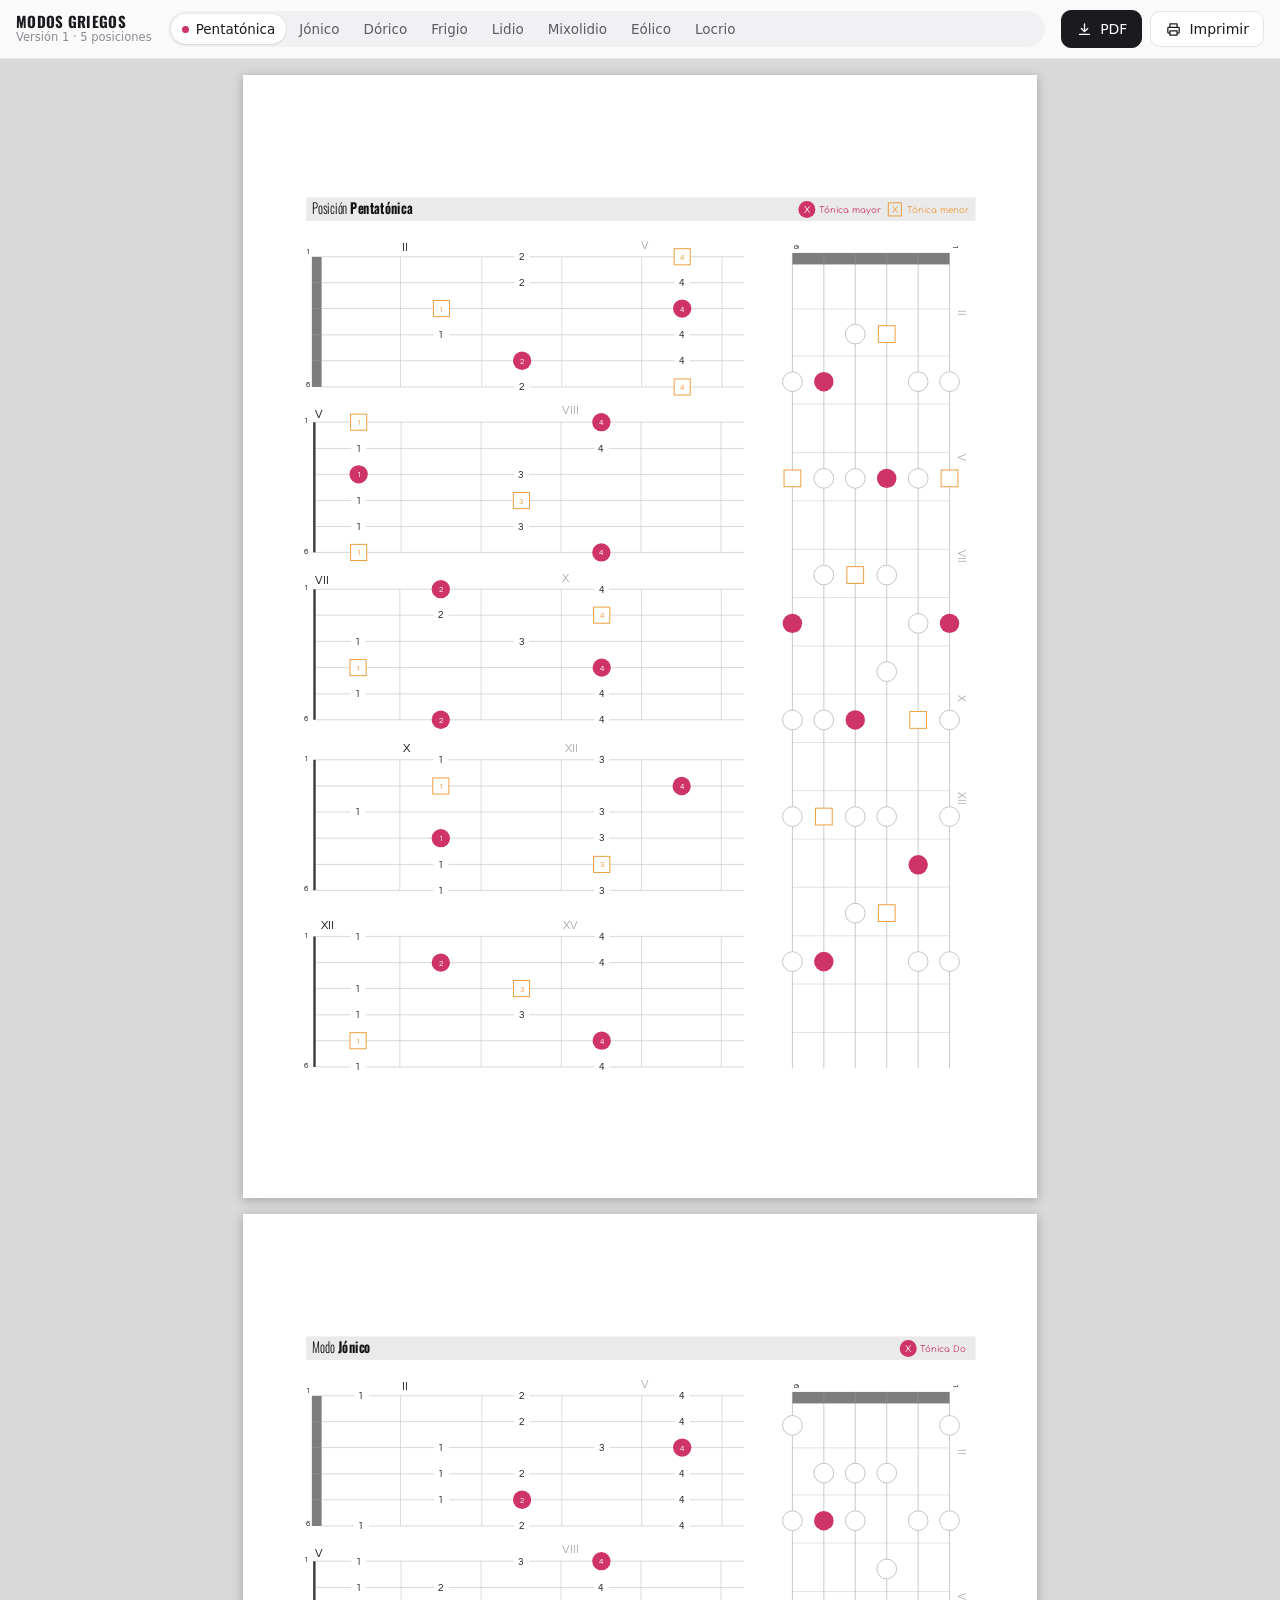
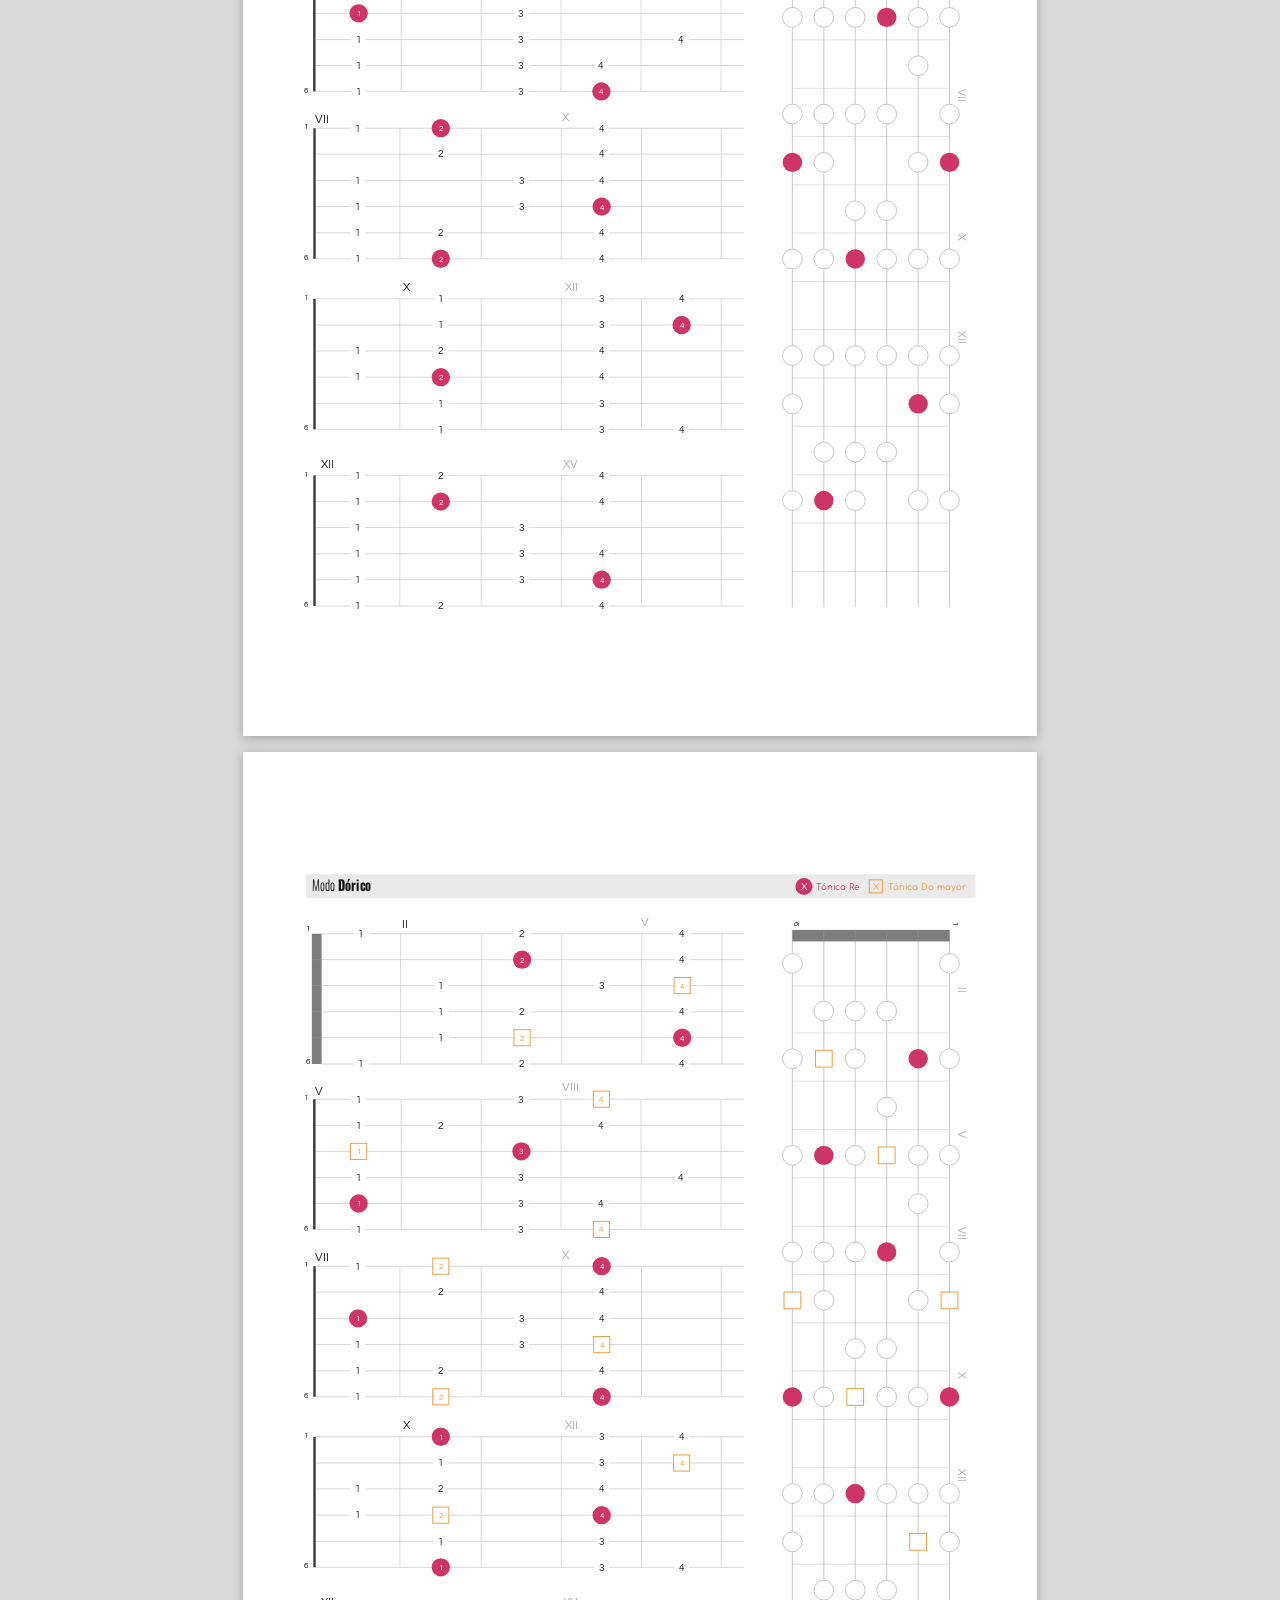
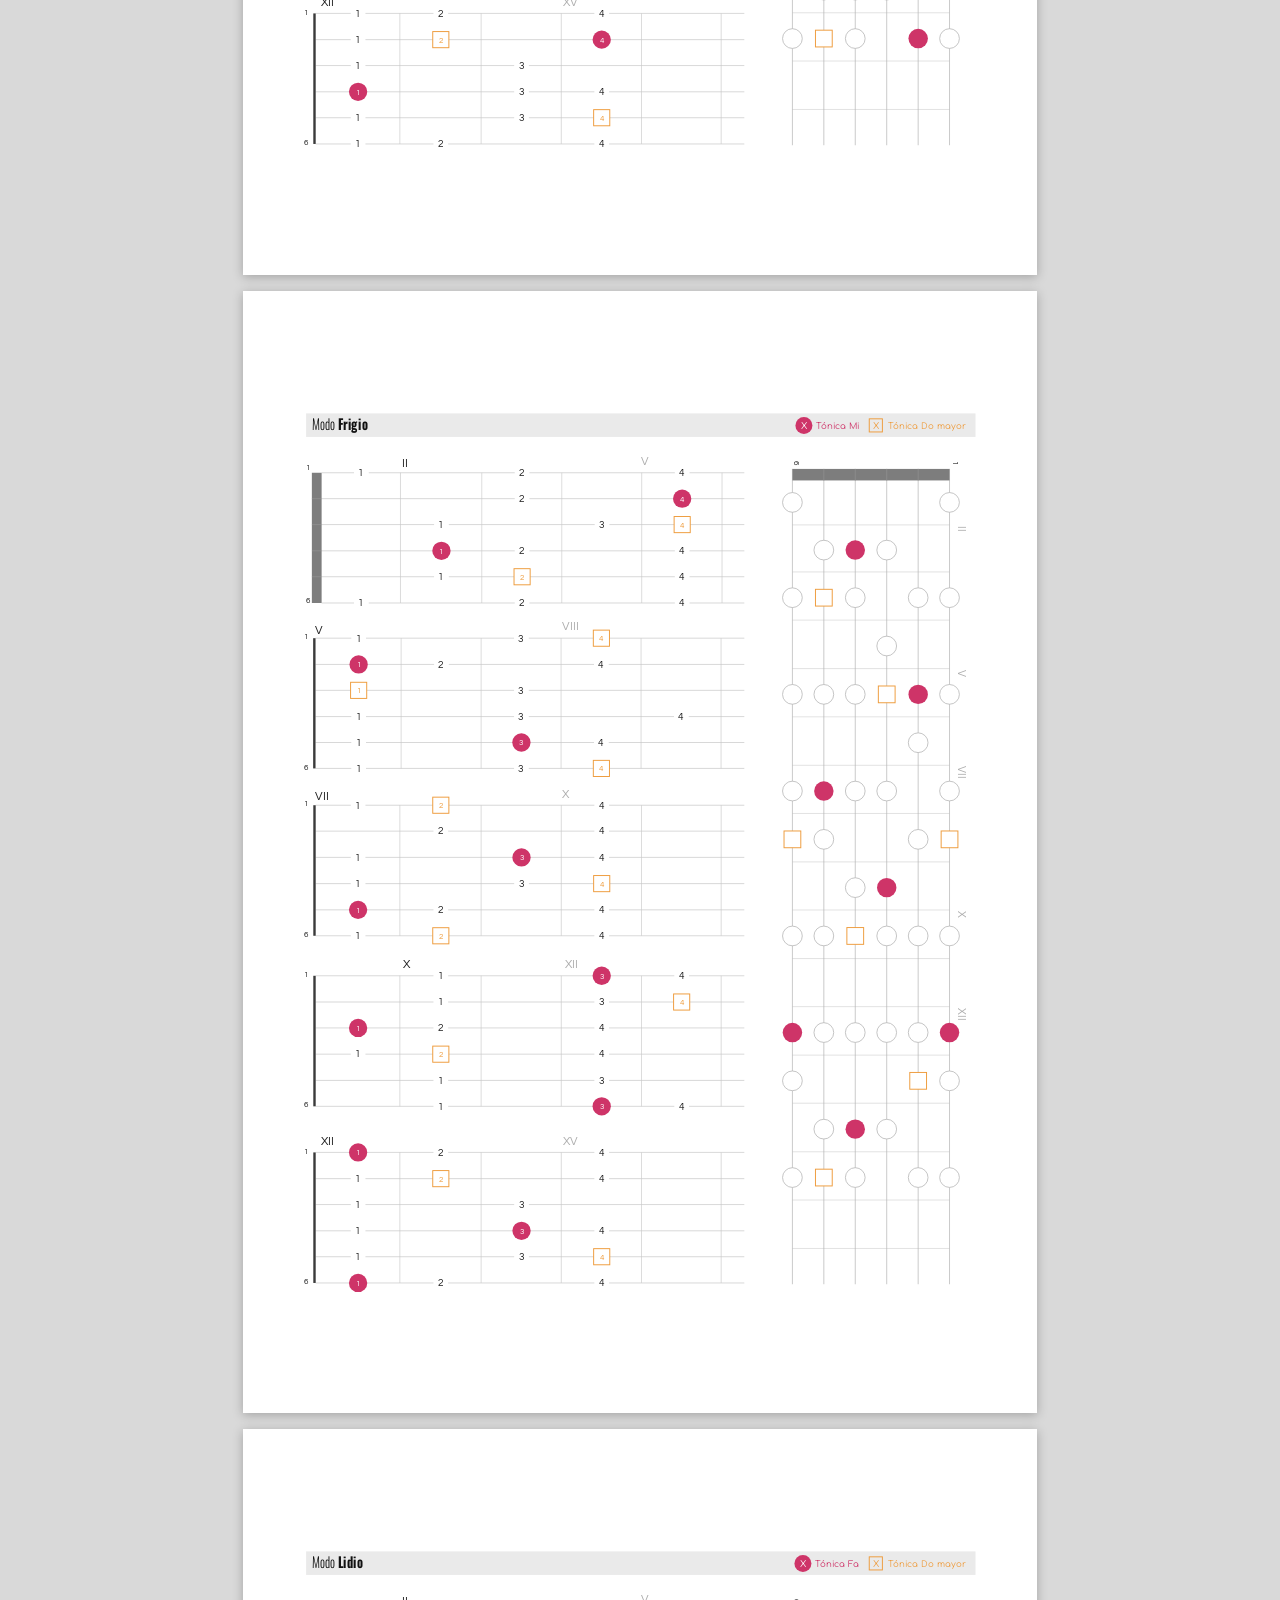
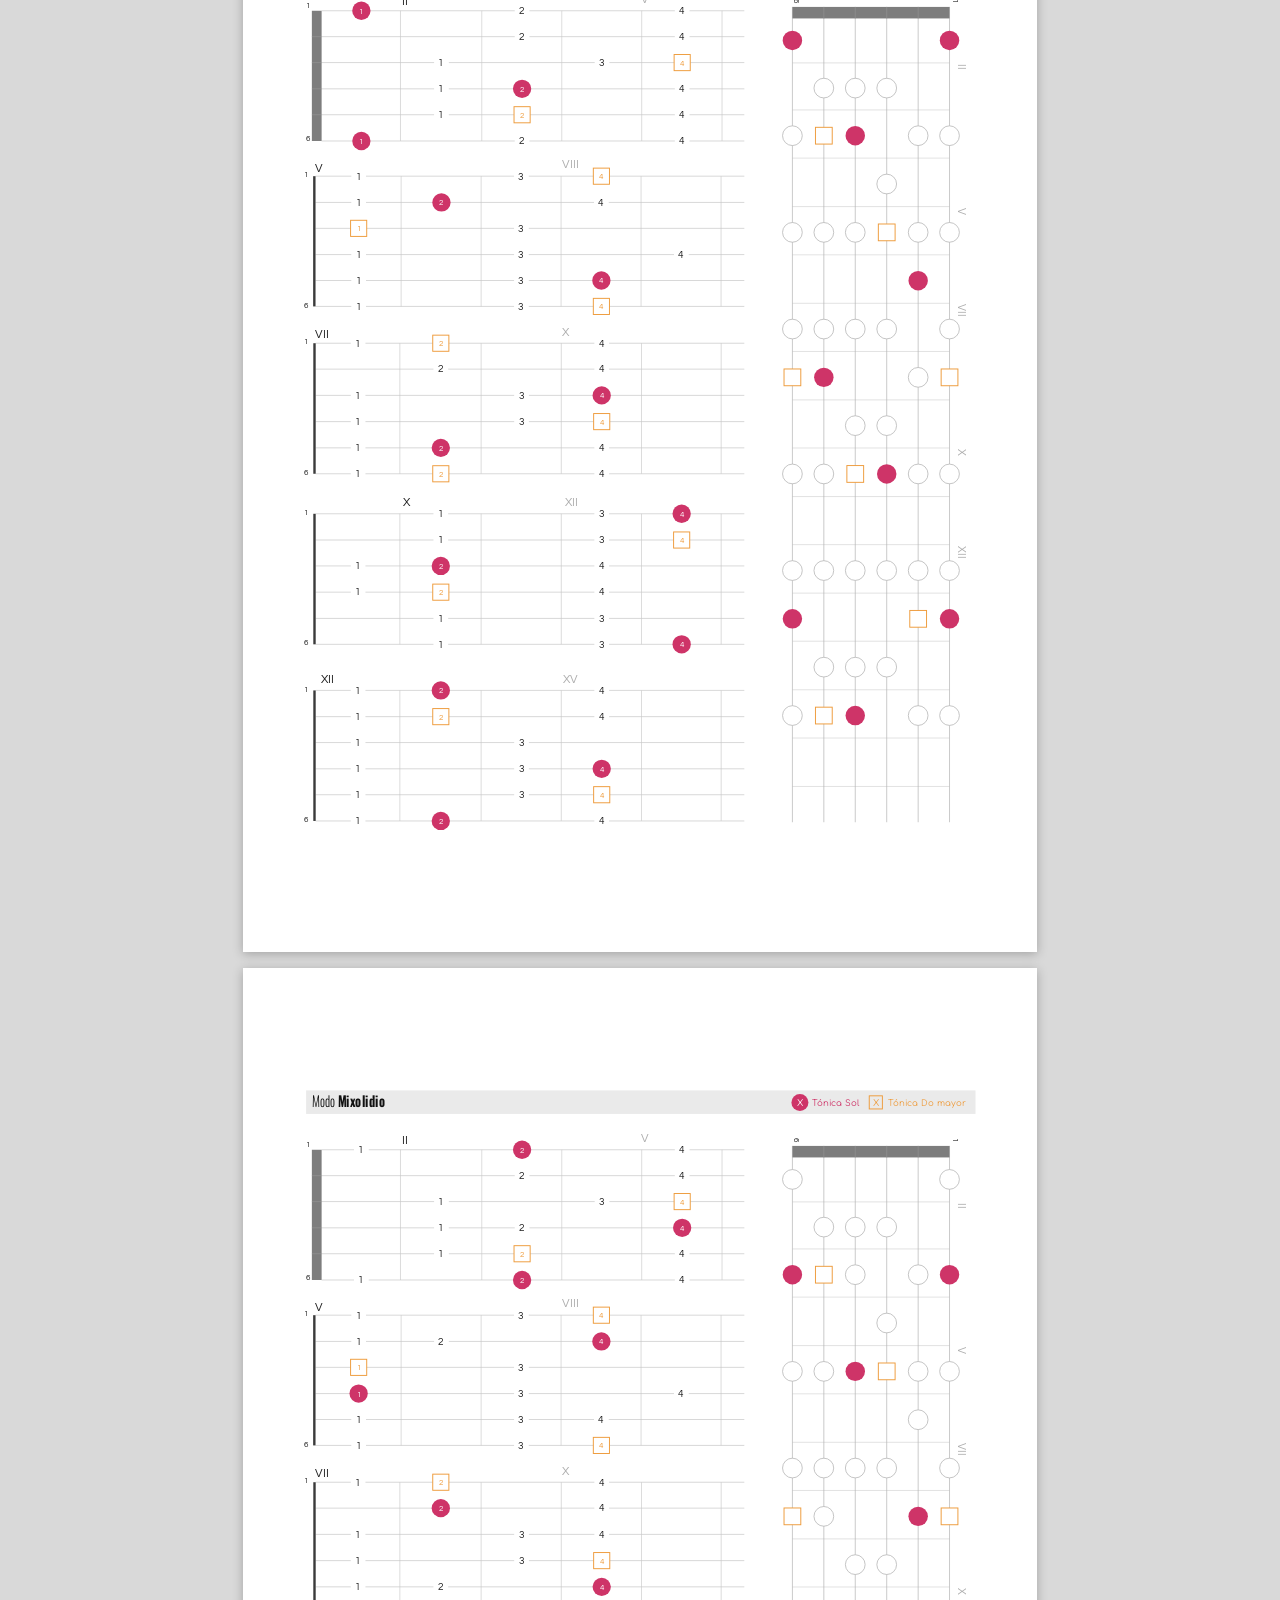
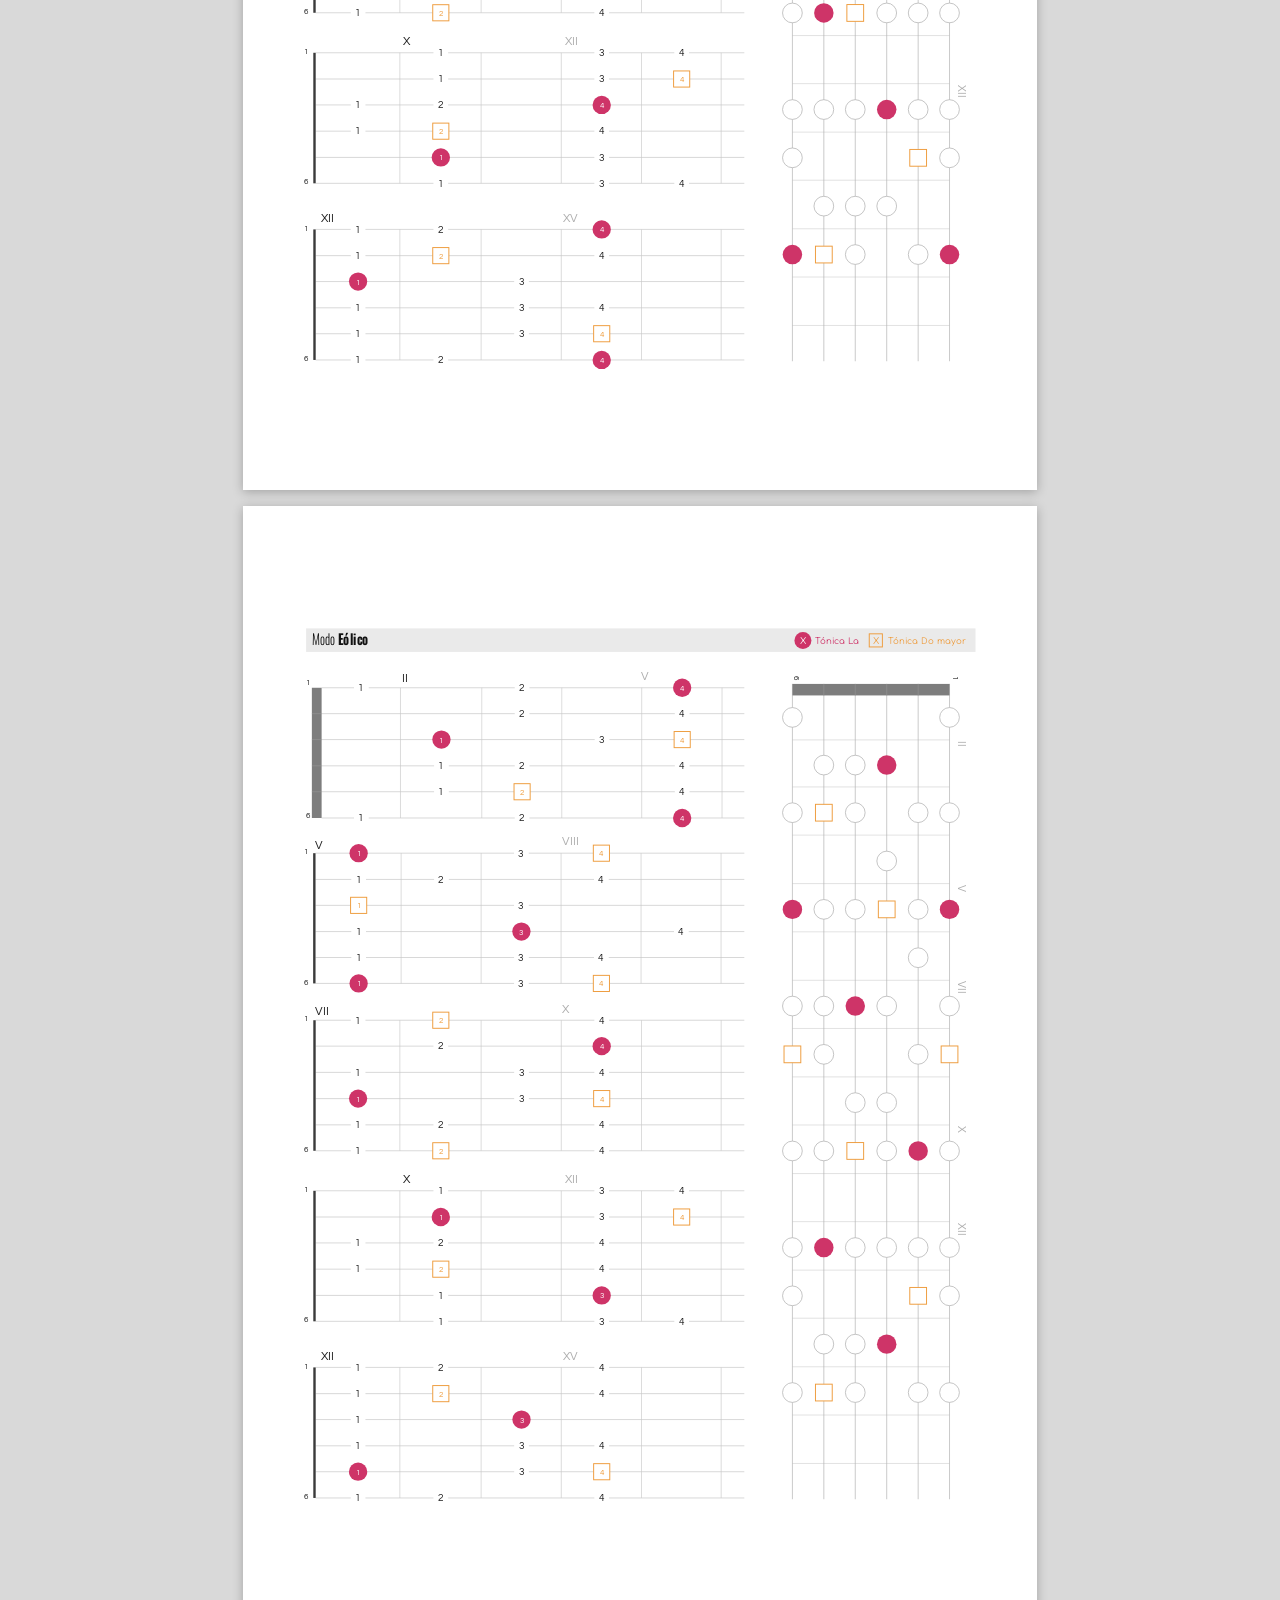
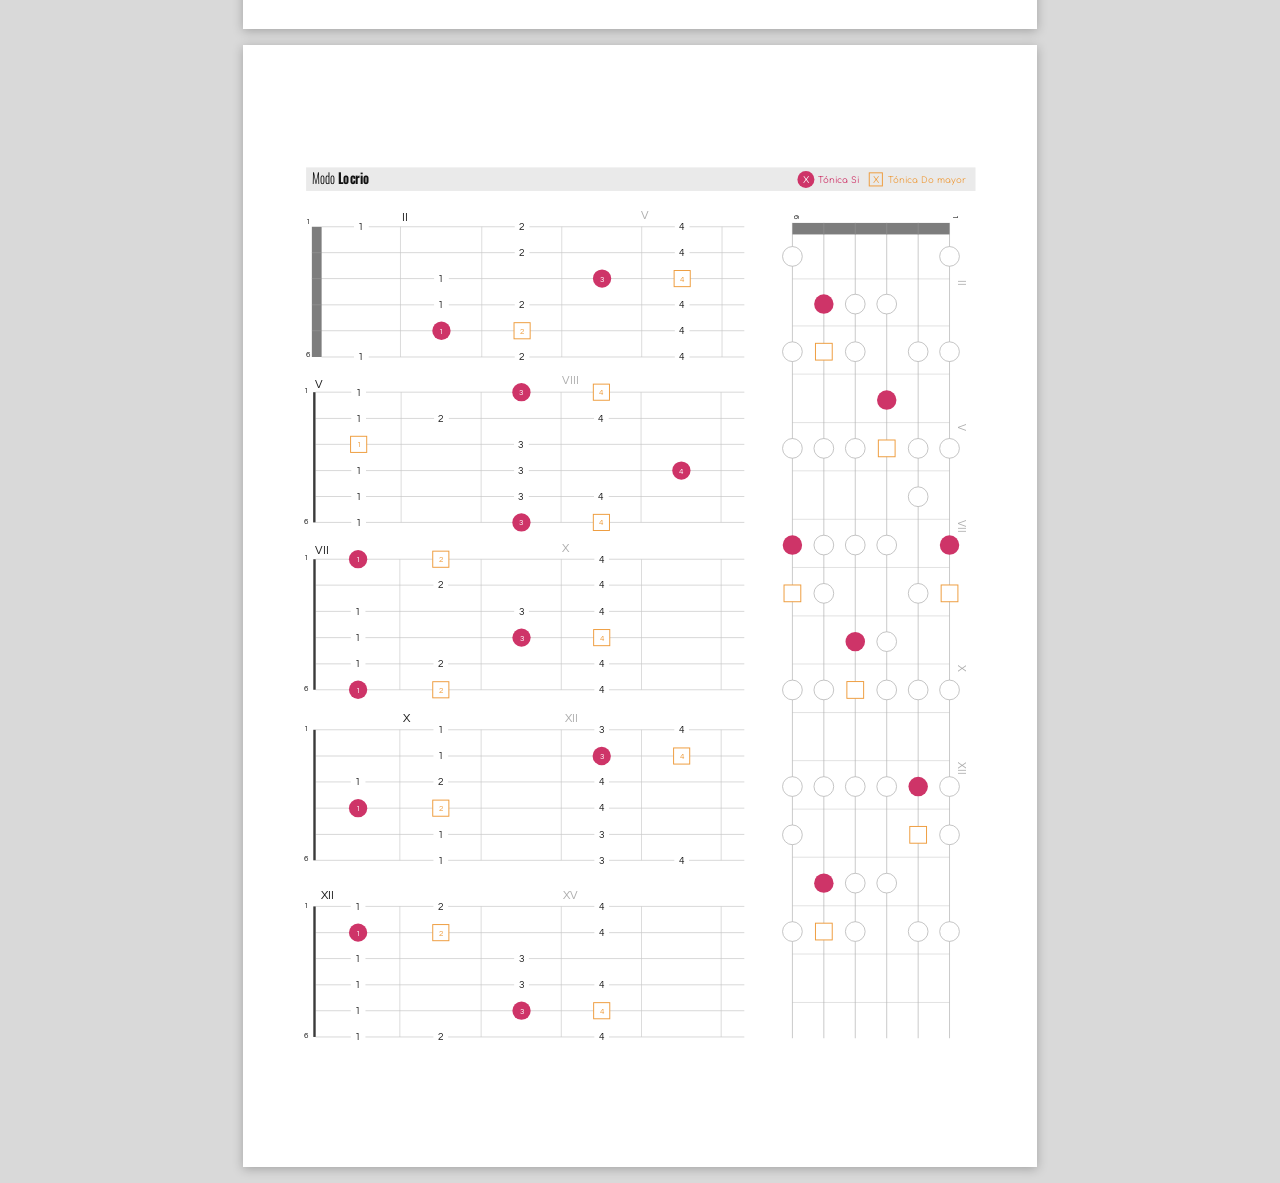
==== commit 83f501e7: "Barra superior nueva: limpia, con pestaña activa y selector de variante" ====
--- a/index.html
+++ b/index.html
@@ -10,16 +10,49 @@
 <style>
   @page { size: A4; margin: 0; }
   html, body { margin: 0; padding: 0; background: #d9d9d9; }
-  .toolbar { position: sticky; top: 0; z-index: 2; display: flex; gap: 8px; flex-wrap: wrap; align-items: center; justify-content: center;
-    padding: 10px 16px; background: #222; font: 14px/1.2 system-ui, sans-serif; }
-  .toolbar a, .toolbar button { color: #fff; background: #3a3a3a; border: 0; border-radius: 4px; padding: 6px 10px; text-decoration: none; cursor: pointer; font: inherit; }
-  .toolbar .pdf { background: #CE3468; }
+
+  .toolbar { position: sticky; top: 0; z-index: 10; background: rgba(255,255,255,.86); backdrop-filter: saturate(1.6) blur(14px);
+    -webkit-backdrop-filter: saturate(1.6) blur(14px); border-bottom: 1px solid rgba(0,0,0,.07);
+    font: 500 14px/1.2 Inter, system-ui, -apple-system, 'Segoe UI', sans-serif; color: #1b1b1f; }
+  .toolbar .row { max-width: 1280px; margin: 0 auto; display: flex; align-items: center; gap: 16px; padding: 10px 16px; }
+  .toolbar .brand { display: flex; flex-direction: column; gap: 2px; white-space: nowrap; }
+  .toolbar .brand b { font: 700 15px/1 Oswald, sans-serif; letter-spacing: .02em; text-transform: uppercase; }
+  .toolbar .brand span { font-size: 11.5px; color: #8a8a93; font-weight: 500; }
+  .toolbar .tabs { flex: 1 1 auto; min-width: 0; display: flex; gap: 2px; padding: 3px; background: #f1f1f3; border-radius: 999px; overflow-x: auto; scrollbar-width: none; }
+  .toolbar .tabs::-webkit-scrollbar { display: none; }
+  .toolbar .tabs a { flex: 0 0 auto; padding: 7px 11px; font-size: 13.5px; border-radius: 999px; color: #5b5b66; text-decoration: none; transition: background .15s, color .15s, box-shadow .15s; }
+  .toolbar .tabs a:hover { color: #1b1b1f; }
+  .toolbar .tabs a.on { background: #fff; color: #1b1b1f; box-shadow: 0 1px 2px rgba(0,0,0,.08), 0 0 0 1px rgba(0,0,0,.04); }
+  .toolbar .tabs a.on::before { content: ''; display: inline-block; width: 7px; height: 7px; margin-right: 7px; border-radius: 50%; background: var(--dot, #CE3468); vertical-align: 1px; }
+  .toolbar .actions { display: flex; align-items: center; gap: 8px; }
+  .toolbar .btn { display: inline-flex; align-items: center; gap: 7px; height: 36px; padding: 0 14px; border-radius: 10px; border: 1px solid #e3e3e8;
+    background: #fff; color: #1b1b1f; font: inherit; text-decoration: none; cursor: pointer; white-space: nowrap; transition: background .15s, border-color .15s, transform .1s; }
+  .toolbar .btn:hover { background: #f6f6f8; border-color: #d4d4db; }
+  .toolbar .btn:active { transform: translateY(1px); }
+  .toolbar .btn svg { width: 17px; height: 17px; fill: none; stroke: currentColor; stroke-width: 1.8; stroke-linecap: round; stroke-linejoin: round; }
+  .toolbar .btn.primary { background: #1b1b1f; border-color: #1b1b1f; color: #fff; }
+  .toolbar .btn.primary:hover { background: #2d2d33; }
+  .toolbar .switch { display: inline-flex; padding: 3px; background: #f1f1f3; border-radius: 10px; }
+  .toolbar .switch a { padding: 6px 10px; border-radius: 8px; color: #5b5b66; text-decoration: none; font-size: 13px; white-space: nowrap; }
+  .toolbar .switch a.on { background: #fff; color: #1b1b1f; box-shadow: 0 1px 2px rgba(0,0,0,.08); }
+  .toolbar :focus-visible { outline: 2px solid #2C6DB5; outline-offset: 2px; }
+  @media (max-width: 1180px) { .toolbar .btn .label { display: none; } .toolbar .btn { padding: 0 10px; } }
+  @media (max-width: 900px) {
+    .toolbar .row { flex-wrap: wrap; gap: 10px; }
+    .toolbar .brand { flex: 1 1 auto; }
+    .toolbar .switch { order: 3; flex-basis: 100%; }
+    .toolbar .switch a { flex: 1; text-align: center; }
+    .toolbar .tabs { order: 4; flex-basis: 100%; }
+  }
+  @media print { .toolbar { display: none !important; } }
+  html { scroll-padding-top: 76px; }
+  @media (max-width: 900px) { html { scroll-padding-top: 120px; } }
+
   .page { width: 210mm; height: 297mm; margin: 16px auto; background: #fff; box-shadow: 0 2px 10px rgba(0,0,0,.25); overflow: hidden; }
   .page svg { display: block; width: 100%; height: 100%; }
   @media screen and (max-width: 840px) { .page { width: calc(100vw - 32px); height: calc((100vw - 32px) * 1.41428); } }
   @media print {
     html, body { background: #fff; }
-    .toolbar { display: none; }
     .page { margin: 0; box-shadow: none; width: 210mm; height: 297mm; break-after: page; }
   }
   .num { font-family: 'Questrial', 'Century Gothic', sans-serif; font-size: 15px; text-anchor: middle; fill: #1E1E1E; }
@@ -33,18 +66,14 @@
 </style>
 </head>
 <body>
-<nav class="toolbar">
-<a href="#pentatonica">Pentatónica</a>
-<a href="#jonico">Jónico</a>
-<a href="#dorico">Dórico</a>
-<a href="#frigio">Frigio</a>
-<a href="#lidio">Lidio</a>
-<a href="#mixolidio">Mixolidio</a>
-<a href="#eolico">Eólico</a>
-<a href="#locrio">Locrio</a>
-<a class="pdf" href="modos-griegos.pdf" download>Descargar PDF</a>
-<button onclick="window.print()">Imprimir</button>
-</nav>
+<nav class="toolbar"><div class="row">
+<div class="brand"><b>Modos griegos</b><span>Versión 1 · 5 posiciones</span></div>
+<div class="tabs"><a href="#pentatonica" class="on">Pentatónica</a><a href="#jonico">Jónico</a><a href="#dorico">Dórico</a><a href="#frigio">Frigio</a><a href="#lidio">Lidio</a><a href="#mixolidio">Mixolidio</a><a href="#eolico">Eólico</a><a href="#locrio">Locrio</a></div>
+
+<div class="actions">
+<a class="btn primary" href="modos-griegos.pdf" download><svg viewBox="0 0 24 24" aria-hidden="true"><path d="M12 4v11m0 0-4.5-4.5M12 15l4.5-4.5M5 19h14"/></svg><span class="label">PDF</span></a>
+<button class="btn" type="button" onclick="window.print()" title="Imprimir"><svg viewBox="0 0 24 24" aria-hidden="true"><path d="M7 9V4h10v5M7 17H5a1 1 0 0 1-1-1v-6a1 1 0 0 1 1-1h14a1 1 0 0 1 1 1v6a1 1 0 0 1-1 1h-2M7 14h10v6H7z"/></svg><span class="label">Imprimir</span></button>
+</div></div></nav>
 <section class="page" id="pentatonica"><svg viewBox="0 0 1240 1754" xmlns="http://www.w3.org/2000/svg" role="img" aria-label="Posición Pentatónica">
 <rect x="98.5" y="191.25" width="1046" height="36.75" fill="#EAEAEA"/>
 <text transform="translate(107.3,217.2) scale(0.86,1)" class="title"><tspan font-weight="300">Posición</tspan> <tspan font-weight="700">Pentatónica</tspan></text>
@@ -2168,6 +2197,21 @@
 <circle cx="858.4" cy="1385.3" r="15.4" fill="#fff" stroke="#B4B4B4" stroke-width="1.2"/>
 </svg></section>
 <script>
+
+(() => {
+  const links = [...document.querySelectorAll('.toolbar .tabs a')];
+  const byId = new Map(links.map((a) => [a.getAttribute('href').slice(1), a]));
+  const io = new IntersectionObserver((entries) => {
+    entries.forEach((e) => {
+      if (!e.isIntersecting) return;
+      links.forEach((a) => a.classList.remove('on'));
+      const a = byId.get(e.target.id);
+      if (a) { a.classList.add('on'); const t = a.parentElement; t.scrollTo({ left: a.offsetLeft - t.clientWidth / 2 + a.offsetWidth / 2, behavior: 'smooth' }); }
+    });
+  }, { rootMargin: '-45% 0px -50% 0px' });
+  document.querySelectorAll('.page').forEach((p) => io.observe(p));
+})();
+
 // Alinea la leyenda a la derecha de la barra (borde medido en el original: x = 1129.6).
 document.fonts.ready.then(() => {
   document.querySelectorAll(".legend[data-auto]").forEach((lg) => {
